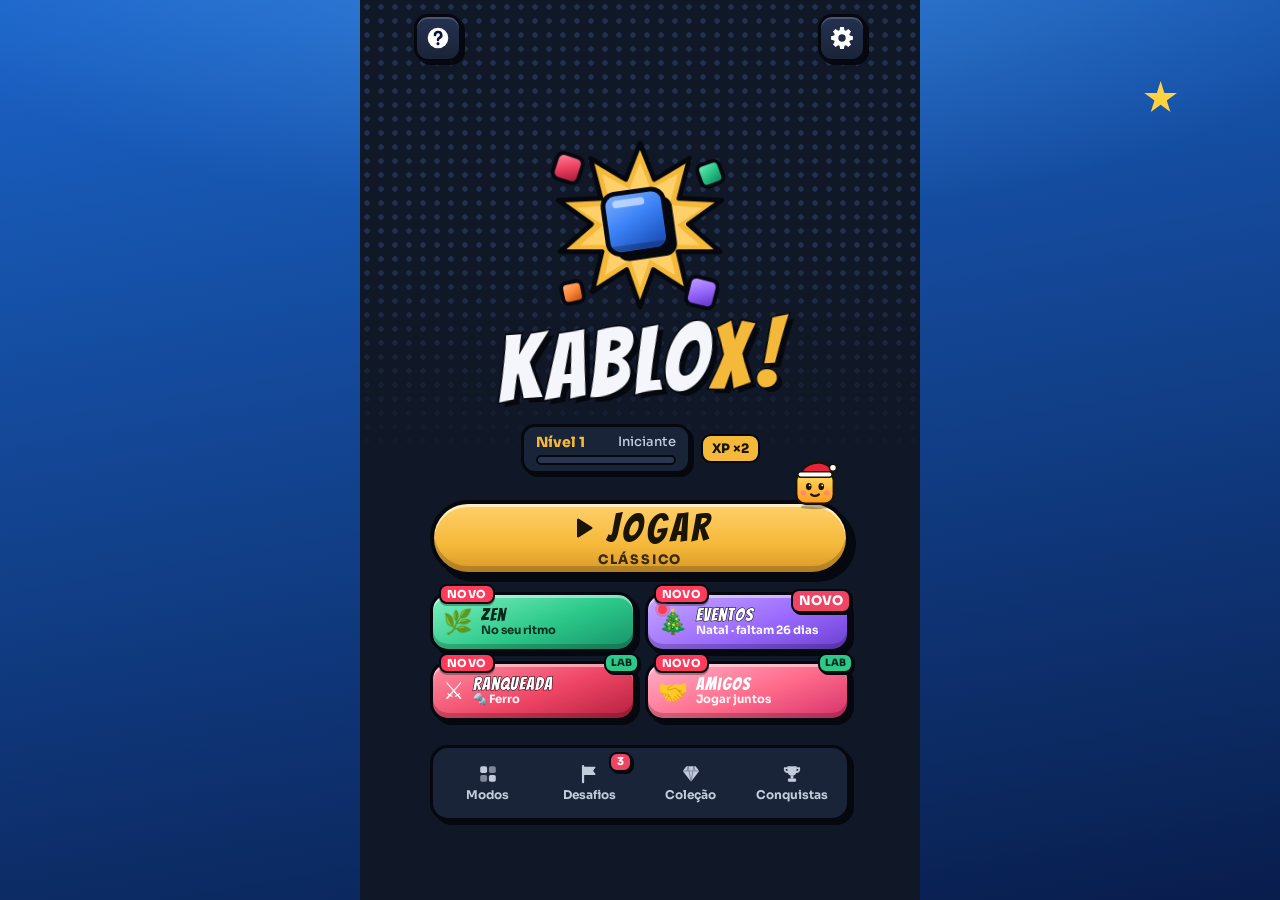
==== teste-ade876/index.html @ 3e9104d5 "Pasta de teste" ====
<!doctype html>
<html lang="en">
<head>
  <meta charset="utf-8">
  <meta name="viewport" content="width=device-width, initial-scale=1, maximum-scale=1, user-scalable=no, viewport-fit=cover">
  <title>Kablox TESTE</title>
  <meta name="description" content="A relaxing block puzzle with no timer that works offline. / Quebra-cabeça de blocos relaxante, sem cronômetro, que funciona offline.">
  <meta name="theme-color" content="#101726">
  <meta name="mobile-web-app-capable" content="yes">
  <meta name="apple-mobile-web-app-capable" content="yes">
  <meta name="apple-mobile-web-app-status-bar-style" content="black-translucent">
  <meta name="apple-mobile-web-app-title" content="Kablox">
  <meta name="format-detection" content="telephone=no">
  <!-- segurança: só arquivos do próprio site; nenhum script ou conexão externa -->
  <meta name="referrer" content="no-referrer">
  <meta http-equiv="Content-Security-Policy" content="default-src 'self'; font-src 'self'; script-src 'self'; style-src 'self'; img-src 'self' data: blob:; connect-src 'self'; manifest-src 'self'; worker-src 'self'; media-src 'none'; object-src 'none'; base-uri 'none'; form-action 'none'">
  <link rel="manifest" href="manifest.webmanifest">
  <link rel="icon" type="image/png" href="icons/icon-192.png">
  <link rel="apple-touch-icon" href="icons/apple-touch-icon.png">
  <link rel="preload" href="fonts/bangers.woff2" as="font" type="font/woff2" crossorigin>
  <link rel="preload" href="fonts/sora.woff2" as="font" type="font/woff2" crossorigin>
  <link rel="stylesheet" href="css/style.css">
</head>
<body class="anim-full">
  <div class="bg-layer" id="bg-a"></div>
  <div class="bg-layer" id="bg-b"></div>
  <div id="event-layer" aria-hidden="true" hidden><i class="moon"></i><i class="bat b1">🦇</i><i class="bat b2">🦇</i><i class="bat b3">🦇</i></div>

  <svg width="0" height="0" class="svg-defs" aria-hidden="true">
    <symbol id="i-grid" viewBox="0 0 24 24"><rect x="3.5" y="3.5" width="7.5" height="7.5" rx="2" fill="currentColor"/><rect x="13" y="3.5" width="7.5" height="7.5" rx="2" fill="currentColor" opacity=".6"/><rect x="3.5" y="13" width="7.5" height="7.5" rx="2" fill="currentColor" opacity=".6"/><rect x="13" y="13" width="7.5" height="7.5" rx="2" fill="currentColor"/></symbol>
    <symbol id="i-flag" viewBox="0 0 24 24"><path d="M5.5 21V3.5" stroke="currentColor" stroke-width="2.4" stroke-linecap="round"/><path d="M6.5 4h11.8a.8.8 0 0 1 .6 1.3L16.4 8.5l2.5 3.2a.8.8 0 0 1-.6 1.3H6.5z" fill="currentColor"/></symbol>
    <symbol id="i-leaf" viewBox="0 0 24 24"><path d="M5 19C5 10 11 5 20 4c-1 9-6 15-15 15zM5 19l7-7" stroke="currentColor" stroke-width="2.2" fill="none" stroke-linecap="round"/></symbol>
    <symbol id="i-gem" viewBox="0 0 24 24"><path d="M7 3.5h10l4 5.2L12 20.5 3 8.7z" fill="currentColor"/><path d="M3 8.7h18M9 3.5l3 17M15 3.5l-3 17M9 3.5 7.6 8.7M15 3.5l1.4 5.2" stroke="#0b1240" stroke-opacity=".35" stroke-width="1.2" fill="none" stroke-linejoin="round"/></symbol>
    <symbol id="i-trophy" viewBox="0 0 24 24"><path d="M7 3.5h10v5.5a5 5 0 0 1-10 0z" fill="currentColor"/><path d="M7 5.5H4.2a3.3 3.3 0 0 0 3.3 4.4M17 5.5h2.8a3.3 3.3 0 0 1-3.3 4.4" stroke="currentColor" stroke-width="2" fill="none" stroke-linecap="round"/><path d="M10.5 13.5h3v3.5h-3z" fill="currentColor"/><rect x="7.5" y="17" width="9" height="3.5" rx="1.2" fill="currentColor"/></symbol>
    <symbol id="i-help" viewBox="0 0 24 24"><circle cx="12" cy="12" r="9.5" fill="currentColor"/><path d="M9.2 9.3a2.9 2.9 0 1 1 4 2.7c-.9.4-1.2 1-1.2 1.9" stroke="#0b1240" stroke-width="2.4" fill="none" stroke-linecap="round"/><circle cx="12" cy="17.2" r="1.4" fill="#0b1240"/></symbol>
    <symbol id="i-gear" viewBox="0 0 24 24"><path fill-rule="evenodd" d="M19.26 9.75 L22.05 10.27 L22.05 13.73 L19.26 14.25 L18.72 15.55 L20.33 17.89 L17.89 20.33 L15.55 18.72 L14.25 19.26 L13.73 22.05 L10.27 22.05 L9.75 19.26 L8.45 18.72 L6.11 20.33 L3.67 17.89 L5.28 15.55 L4.74 14.25 L1.95 13.73 L1.95 10.27 L4.74 9.75 L5.28 8.45 L3.67 6.11 L6.11 3.67 L8.45 5.28 L9.75 4.74 L10.27 1.95 L13.73 1.95 L14.25 4.74 L15.55 5.28 L17.89 3.67 L20.33 6.11 L18.72 8.45 Z M12 8.6a3.4 3.4 0 1 0 0 6.8a3.4 3.4 0 1 0 0-6.8Z" fill="currentColor"/></symbol>
    <symbol id="i-crown" viewBox="0 0 24 24"><path d="M3 8l4.5 3.5L12 5l4.5 6.5L21 8l-2 10H5L3 8z" fill="currentColor"/></symbol>
    <symbol id="i-cal" viewBox="0 0 24 24"><rect x="4" y="5" width="16" height="15" rx="2" stroke="currentColor" stroke-width="2" fill="none"/><path d="M4 10h16M9 3v4M15 3v4" stroke="currentColor" stroke-width="2" stroke-linecap="round"/></symbol>
    <symbol id="i-undo" viewBox="0 0 24 24"><path d="M9.5 5.5L4.5 10l5 4.5" stroke="currentColor" stroke-width="2.6" fill="none" stroke-linecap="round" stroke-linejoin="round"/><path d="M5 10h9.5a5 5 0 0 1 0 10H10" stroke="currentColor" stroke-width="2.6" fill="none" stroke-linecap="round"/></symbol>
    <symbol id="i-back" viewBox="0 0 24 24"><path d="M14.5 5l-7 7 7 7" stroke="currentColor" stroke-width="3" fill="none" stroke-linecap="round" stroke-linejoin="round"/></symbol>
    <symbol id="i-menu" viewBox="0 0 24 24"><rect x="6" y="5" width="4.2" height="14" rx="1.6" fill="currentColor"/><rect x="13.8" y="5" width="4.2" height="14" rx="1.6" fill="currentColor"/></symbol>
    <symbol id="i-lock" viewBox="0 0 24 24"><rect x="5" y="11" width="14" height="10" rx="2" fill="currentColor"/><path d="M8 11V8a4 4 0 0 1 8 0v3" stroke="currentColor" stroke-width="2.2" fill="none"/></symbol>
    <symbol id="i-star" viewBox="0 0 24 24"><path d="M12 3l2.7 5.6 6.1.9-4.4 4.3 1 6.1L12 17l-5.4 2.9 1-6.1L3.2 9.5l6.1-.9z" fill="currentColor"/></symbol>
    <symbol id="i-play" viewBox="0 0 24 24"><path d="M8 5.5v13a1 1 0 0 0 1.5.86l10.4-6.5a1 1 0 0 0 0-1.72L9.5 4.64A1 1 0 0 0 8 5.5z" fill="currentColor"/></symbol>
    <symbol id="logo-emblem" viewBox="0 0 200 200">
  <!-- KABLOX: bloco rachando e explodindo em pedaços (arte original) -->
  <defs>
    <radialGradient id="kBurst" cx="50%" cy="50%" r="50%">
      <stop offset="0" stop-color="#fff6b0"/><stop offset=".45" stop-color="#ffb21e"/><stop offset="1" stop-color="#ff4d2e" stop-opacity="0"/>
    </radialGradient>
    <linearGradient id="kCube" x1="0" y1="0" x2="1" y2="1">
      <stop offset="0" stop-color="#5ff0ff"/><stop offset=".55" stop-color="#2f8bff"/><stop offset="1" stop-color="#3a3bd6"/>
    </linearGradient>
    <linearGradient id="kSide" x1="0" y1="0" x2="0" y2="1">
      <stop offset="0" stop-color="#2238a8"/><stop offset="1" stop-color="#141c66"/>
    </linearGradient>
    <linearGradient id="kM" x1="0" y1="0" x2="1" y2="1"><stop offset="0" stop-color="#ff7ad9"/><stop offset="1" stop-color="#e0217a"/></linearGradient>
    <linearGradient id="kY" x1="0" y1="0" x2="1" y2="1"><stop offset="0" stop-color="#ffe866"/><stop offset="1" stop-color="#ff9f1a"/></linearGradient>
    <linearGradient id="kG" x1="0" y1="0" x2="1" y2="1"><stop offset="0" stop-color="#7dffb0"/><stop offset="1" stop-color="#14c46a"/></linearGradient>
    <linearGradient id="kO" x1="0" y1="0" x2="1" y2="1"><stop offset="0" stop-color="#ffb35c"/><stop offset="1" stop-color="#ff5a1f"/></linearGradient>
  </defs>
  <!-- estouro de luz -->
  <polygon fill="url(#kBurst)" points="100,6 116,62 170,30 138,80 196,100 138,118 170,170 116,138 100,194 84,138 30,170 62,118 4,100 62,80 30,30 84,62"/>
  <!-- rastros -->
  <g stroke-linecap="round" stroke-width="4" opacity=".75">
    <line x1="72" y1="72" x2="44" y2="46" stroke="#ff7ad9"/>
    <line x1="130" y1="70" x2="158" y2="44" stroke="#ffe866"/>
    <line x1="132" y1="132" x2="160" y2="160" stroke="#7dffb0"/>
    <line x1="70" y1="128" x2="42" y2="156" stroke="#ffb35c"/>
  </g>
  <!-- bloco central (com lateral para dar volume) e rachadura -->
  <g transform="rotate(-8 100 100)">
    <rect x="62" y="68" width="76" height="76" rx="12" fill="url(#kSide)"/>
    <rect x="62" y="58" width="76" height="76" rx="12" fill="url(#kCube)" stroke="#0b1240" stroke-width="4"/>
    <rect x="72" y="65" width="40" height="9" rx="4.5" fill="#fff" opacity=".55"/>
    <polyline points="98,58 92,80 106,92 94,108 104,122 99,134" fill="none" stroke="#0b1240" stroke-width="5" stroke-linejoin="round" stroke-linecap="round"/>
    <polyline points="106,92 122,98" fill="none" stroke="#0b1240" stroke-width="4" stroke-linecap="round"/>
  </g>
  <!-- pedaços voando -->
  <g stroke="#0b1240" stroke-width="3.5" stroke-linejoin="round">
    <rect x="22" y="22" width="30" height="30" rx="6" fill="url(#kM)" transform="rotate(-22 37 37)"/>
    <rect x="150" y="22" width="26" height="26" rx="5" fill="url(#kY)" transform="rotate(18 163 35)"/>
    <rect x="150" y="150" width="30" height="30" rx="6" fill="url(#kG)" transform="rotate(14 165 165)"/>
    <rect x="22" y="152" width="24" height="24" rx="5" fill="url(#kO)" transform="rotate(-16 34 164)"/>
  </g>
  <g fill="#fff">
    <path d="M176 92 l3 8 8 3 -8 3 -3 8 -3 -8 -8 -3 8 -3z"/>
    <circle cx="26" cy="104" r="3.5"/>
  </g>
</symbol>
    <symbol id="logo-d" viewBox="0 0 200 200">
  <!-- v1.27 "Premium Quadrinhos": estrela de explosão dourada + bloco azul 3D + pedaços coloridos (arte original) -->
  <defs>
    <linearGradient id="dB" x1="0" y1="0" x2=".5" y2="1"><stop offset="0" stop-color="#7FB2FF"/><stop offset=".55" stop-color="#3B82F6"/><stop offset="1" stop-color="#1E55C2"/></linearGradient>
    <linearGradient id="dR" x1="0" y1="0" x2=".5" y2="1"><stop offset="0" stop-color="#FF8FA3"/><stop offset=".55" stop-color="#EF4565"/><stop offset="1" stop-color="#B5213F"/></linearGradient>
    <linearGradient id="dG" x1="0" y1="0" x2=".5" y2="1"><stop offset="0" stop-color="#7FF0C0"/><stop offset=".55" stop-color="#2CC98A"/><stop offset="1" stop-color="#17936A"/></linearGradient>
    <linearGradient id="dP" x1="0" y1="0" x2=".5" y2="1"><stop offset="0" stop-color="#C7A8FF"/><stop offset=".55" stop-color="#9B6BFF"/><stop offset="1" stop-color="#6B3FD1"/></linearGradient>
    <linearGradient id="dO" x1="0" y1="0" x2=".5" y2="1"><stop offset="0" stop-color="#FFB98A"/><stop offset=".55" stop-color="#FF8A3D"/><stop offset="1" stop-color="#C95A14"/></linearGradient>
  </defs>
  <polygon points="100,14 115,52 152,30 141,72 186,74 151,99 184,128 140,128 150,170 114,147 100,186 86,147 50,170 60,128 16,128 49,99 14,74 59,72 48,30 85,52" fill="#F5B93A" stroke="#05080F" stroke-width="5" stroke-linejoin="round"/>
  <polygon points="100,34 111,62 140,46 131,79 166,82 139,100 163,121 130,121 137,153 110,136 100,166 90,136 63,153 70,121 37,121 61,100 34,82 69,79 60,46 89,62" fill="#FFD06A"/>
  <g transform="rotate(-8 100 100)">
    <rect x="72" y="72" width="64" height="64" rx="13" fill="#05080F"/>
    <rect x="64" y="64" width="64" height="64" rx="13" fill="url(#dB)" stroke="#05080F" stroke-width="5"/>
    <rect x="74" y="71" width="34" height="8" rx="4" fill="#fff" opacity=".55"/>
    <path d="M70 122h52" stroke="#000" stroke-opacity=".25" stroke-width="6" stroke-linecap="round"/>
  </g>
  <g stroke="#05080F" stroke-width="4" stroke-linejoin="round">
    <rect x="10" y="26" width="28" height="28" rx="7" fill="url(#dR)" transform="rotate(18 24 40)"/>
    <rect x="162" y="34" width="24" height="24" rx="6" fill="url(#dG)" transform="rotate(-20 174 46)"/>
    <rect x="150" y="156" width="30" height="30" rx="7" fill="url(#dP)" transform="rotate(14 165 171)"/>
    <rect x="18" y="160" width="22" height="22" rx="6" fill="url(#dO)" transform="rotate(-12 29 171)"/>
  </g>
</symbol>
    <symbol id="i-hammer" viewBox="0 0 24 24"><path d="M13.2 4.2l5.6 5.6-2.6 2.6-1.6-1.6-7.9 7.9a1.9 1.9 0 0 1-2.7-2.7l7.9-7.9-1.3-1.3z" fill="currentColor"/><path d="M12.6 3.6l1.8-1.8 5.8 5.8-1.8 1.8" stroke="currentColor" stroke-width="2.2" fill="none" stroke-linejoin="round"/></symbol>
    <symbol id="i-rotate" viewBox="0 0 24 24"><path d="M19.5 12a7.5 7.5 0 1 1-2.6-5.7" stroke="currentColor" stroke-width="2.8" fill="none" stroke-linecap="round"/><path d="M20.5 3.5v5h-5" stroke="currentColor" stroke-width="2.8" fill="none" stroke-linecap="round" stroke-linejoin="round"/></symbol>
    <symbol id="i-bulb" viewBox="0 0 24 24"><path d="M12 2.5a6.8 6.8 0 0 0-4 12.3c.7.5 1 1.2 1 2v.7h6v-.7c0-.8.3-1.5 1-2A6.8 6.8 0 0 0 12 2.5z" fill="currentColor"/><path d="M9.3 19.6h5.4M10.2 22h3.6" stroke="currentColor" stroke-width="2.2" stroke-linecap="round"/></symbol>
    <symbol id="i-shuffle" viewBox="0 0 24 24"><path d="M3.5 7h3.8c4.5 0 5.4 10 9.9 10h3.3M3.5 17h3.8c1.6 0 2.7-1.3 3.6-3M13.8 10c.9-1.7 2-3 3.4-3h3.3" stroke="currentColor" stroke-width="2.6" fill="none" stroke-linecap="round"/><path d="M18 4l2.8 3-2.8 3M18 14l2.8 3-2.8 3" stroke="currentColor" stroke-width="2.6" fill="none" stroke-linecap="round" stroke-linejoin="round"/></symbol>
    <symbol id="i-check" viewBox="0 0 24 24"><path d="M5 12.5l4.5 4.5L19 7.5" stroke="currentColor" stroke-width="2.8" fill="none" stroke-linecap="round" stroke-linejoin="round"/></symbol>
  </svg>

  <div id="app">
    <!-- TELA INICIAL (v1.14: simples, botões em forma de bloco) -->
    <section id="screen-home" class="screen active scrollable" aria-labelledby="title">
      <div class="home-top">
        <button class="round-btn" data-go="help" aria-label="Ajuda e tutorial" data-i18n-aria><svg width="26" height="26" aria-hidden="true"><use href="#i-help"/></svg></button>
        <button class="round-btn" id="btn-home-settings" aria-label="Configurações" data-i18n-aria><svg width="26" height="26" aria-hidden="true"><use href="#i-gear"/></svg></button>
      </div>
      <div class="home-inner">
        <svg class="emblem" viewBox="0 0 200 200" aria-hidden="true"><use href="#logo-d"/></svg>
        <h1 id="title" class="wordmark" aria-label="Kablox"><span aria-hidden="true">KABLO<b class="x">X</b><b class="bang">!</b></span></h1>
        <p class="tagline" data-i18n>Encaixe. Exploda. Repita.</p>
        <button class="home-best" data-go="records"><svg width="20" height="20" aria-hidden="true"><use href="#i-crown"/></svg> <span data-i18n>Recorde</span> <strong id="home-best">0</strong><span id="home-medal" class="home-medal" hidden></span><svg class="chev" width="14" height="14" aria-hidden="true"><use href="#i-back"/></svg><span class="sr-only" data-i18n>Recordes</span></button>
        <div class="home-meta" id="home-meta">
          <div class="lv-box"><span class="lv-n" id="home-lv">Nível 1</span><span class="lv-t" id="home-title">Iniciante</span><span class="lv-bar"><i id="home-xp"></i></span></div>
          <span class="streak" id="home-streak" hidden>🔥 <b id="home-streak-n">0</b></span>
          <span class="x2" id="home-x2" hidden data-i18n>XP ×2</span>
        </div>
        <button id="btn-play" class="bk bk-yellow bk-big play-btn"><svg width="30" height="30" aria-hidden="true"><use href="#i-play"/></svg><span data-i18n>Jogar</span><small id="play-mode"></small></button>
        <div class="mode-cards"><!-- v1.26 (dono): três modos — Clássico (botão grande), Zen e Eventos -->
          <button class="mode-card-btn zen" id="btn-zen"><span class="mc-ico" aria-hidden="true">🌿</span><span class="mc-txt"><strong data-i18n>Zen</strong><small id="zen-sub" data-i18n>No seu ritmo</small></span></button>
          <button class="mode-card-btn events" id="btn-events" data-go="events"><span class="mc-ico" id="events-ico" aria-hidden="true">🎉</span><span class="mc-txt"><strong data-i18n>Eventos</strong><small id="events-sub"></small></span><em class="tile-badge" id="badge-events" hidden data-i18n>NOVO</em></button>
          <button class="mode-card-btn ranked" id="btn-ranked" hidden><span class="mc-ico" aria-hidden="true">⚔️</span><span class="mc-txt"><strong data-i18n>Ranqueada</strong><small id="ranked-sub" data-i18n>Duelo</small></span><em class="tile-badge lab-badge" data-i18n>LAB</em></button>
          <button class="mode-card-btn friends" id="btn-friends" hidden><span class="mc-ico" aria-hidden="true">🤝</span><span class="mc-txt"><strong data-i18n>Amigos</strong><small data-i18n>Jogar juntos</small></span><em class="tile-badge lab-badge" data-i18n>LAB</em></button>
        </div>
        <nav class="home-grid" aria-label="Menu principal" data-i18n-aria>
          <button class="bk bk-blue tile" data-go="modes"><svg aria-hidden="true"><use href="#i-grid"/></svg><span data-i18n>Modos</span></button>
          <button class="bk bk-green tile" data-go="challenges"><svg aria-hidden="true"><use href="#i-flag"/></svg><span data-i18n>Desafios</span><em class="tile-badge" id="badge-missions" aria-hidden="true" hidden></em></button>
          <button class="bk bk-purple tile" data-go="collection"><svg aria-hidden="true"><use href="#i-gem"/></svg><span data-i18n>Coleção</span></button>
          <button class="bk bk-red tile" data-go="stats"><svg aria-hidden="true"><use href="#i-trophy"/></svg><span data-i18n>Conquistas</span></button>
        </nav>
      </div>
    </section>

    <!-- TELAS DE MENU (conteúdo montado por js/menus.js) -->
    <section id="screen-modes" class="screen menu" aria-labelledby="t-modes">
      <header class="menu-head"><button class="icon-btn" data-back aria-label="Voltar" data-i18n-aria><svg width="24" height="24"><use href="#i-back"/></svg></button><h2 id="t-modes" data-i18n>Modos de jogo</h2></header>
      <div class="menu-body scrollable" id="body-modes"></div>
    </section>
    <section id="screen-events" class="screen menu" aria-labelledby="t-ev">
      <header class="menu-head"><button class="icon-btn" data-back aria-label="Voltar" data-i18n-aria><svg width="24" height="24"><use href="#i-back"/></svg></button><h2 id="t-ev" data-i18n>Eventos</h2></header>
      <div class="menu-body scrollable" id="body-events"></div>
    </section>
    <section id="screen-challenges" class="screen menu" aria-labelledby="t-ch">
      <header class="menu-head"><button class="icon-btn" data-back aria-label="Voltar" data-i18n-aria><svg width="24" height="24"><use href="#i-back"/></svg></button><h2 id="t-ch" data-i18n>Desafios</h2></header>
      <div class="menu-body scrollable" id="body-challenges"></div>
    </section>
    <section id="screen-collection" class="screen menu" aria-labelledby="t-col">
      <header class="menu-head"><button class="icon-btn" data-back aria-label="Voltar" data-i18n-aria><svg width="24" height="24"><use href="#i-back"/></svg></button><h2 id="t-col" data-i18n>Coleção</h2></header>
      <div class="menu-body scrollable" id="body-collection"></div>
    </section>
    <section id="screen-stats" class="screen menu" aria-labelledby="t-st">
      <header class="menu-head"><button class="icon-btn" data-back aria-label="Voltar" data-i18n-aria><svg width="24" height="24"><use href="#i-back"/></svg></button><h2 id="t-st" data-i18n>Estatísticas e conquistas</h2></header>
      <div class="menu-body scrollable" id="body-stats"></div>
    </section>
    <section id="screen-records" class="screen menu" aria-labelledby="t-rec">
      <header class="menu-head"><button class="icon-btn" data-back aria-label="Voltar" data-i18n-aria><svg width="24" height="24"><use href="#i-back"/></svg></button><h2 id="t-rec" data-i18n>Recordes</h2></header>
      <div class="menu-body scrollable" id="body-records"></div>
    </section>
    <section id="screen-help" class="screen menu" aria-labelledby="t-help">
      <header class="menu-head"><button class="icon-btn" data-back aria-label="Voltar" data-i18n-aria><svg width="24" height="24"><use href="#i-back"/></svg></button><h2 id="t-help" data-i18n>Ajuda e tutorial</h2></header>
      <div class="menu-body scrollable" id="body-help"></div>
    </section>

    <!-- v1.27 (laboratório): Ranqueada — duelo no mesmo tabuleiro (montada por js/duel.js) -->
    <section id="screen-duel" class="screen menu duel" aria-labelledby="t-duel">
      <header class="menu-head"><button class="icon-btn" id="duel-back" aria-label="Voltar" data-i18n-aria><svg width="24" height="24" aria-hidden="true"><use href="#i-back"/></svg></button><h2 id="t-duel" data-i18n>Ranqueada</h2></header>
      <div class="menu-body scrollable duel-root" id="duel-root"></div>
      <canvas id="duel-drag" class="duel-drag" hidden aria-hidden="true"></canvas>
    </section>

    <!-- PARTIDA -->
    <section id="screen-game" class="screen" aria-label="Partida" data-i18n-aria>
      <header class="hud">
        <button class="icon-btn" id="btn-pause" aria-label="Pausa" data-i18n-aria><svg width="24" height="24" aria-hidden="true"><use href="#i-menu"/></svg></button>
        <div class="best-mini" id="best-mini">
          <svg width="22" height="22" aria-hidden="true"><use id="best-icon" href="#i-crown"/></svg>
          <span class="sr-only" id="best-label">Recorde</span><span id="best">0</span>
        </div>
        <div></div>
        <button class="icon-btn undo-btn" id="btn-undo" aria-label="Desfazer última jogada" hidden><svg width="22" height="22" aria-hidden="true"><use href="#i-undo"/></svg><b id="undo-count">1</b></button>
        <button class="icon-btn" id="btn-settings" aria-label="Configurações" data-i18n-aria><svg width="24" height="24" aria-hidden="true"><use href="#i-gear"/></svg></button>
      </header>
      <div class="score-big"><span class="sr-only" data-i18n>Pontos</span><span id="score">0</span></div>
      <div class="zen-bar" id="zen-bar" hidden>
        <canvas id="zen-garden" aria-label="Seu jardim" data-i18n-aria></canvas>
        <canvas id="zen-art" aria-label="Quadro sendo pintado pelas linhas" data-i18n-aria></canvas>
      </div>
      <div class="goal-bar" id="goal-bar" hidden>
        <span id="goal-text"></span>
        <div class="progress" aria-hidden="true"><div id="goal-progress"></div></div>
        <span id="goal-extra"></span>
      </div>
      <div class="theme-bar">
        <span class="lvl-chip" id="lvl-chip" aria-hidden="true"><b id="lvl-n">1</b><i id="lvl-m">×1</i></span>
        <div class="progress" aria-hidden="true"><div id="lvl-progress"></div></div>
        <span id="lvl-pct" aria-hidden="true" hidden>0%</span>
        <span class="combo-chip" id="combo-chip" hidden aria-hidden="true"><b id="combo-x">×2</b><i></i><i></i><i></i></span>
      </div>
      <div class="sr-only" id="announcer" aria-live="polite" aria-atomic="true"></div>
      <main class="board-wrap" id="board-wrap">
        <div id="board-box">
          <div id="coach" hidden>
            <div class="coach-hand" aria-hidden="true"></div>
            <p id="coach-text"></p>
            <button class="coach-skip" id="coach-skip" data-i18n>Pular tutorial</button>
          </div>
          <canvas id="board" aria-label="Tabuleiro 8 por 8" data-i18n-aria></canvas>
          <div id="fx"></div>
        </div>
      </main>
      <div class="helpers" id="helpers" role="toolbar" aria-label="Ajudas" data-i18n-aria hidden>
        <button class="helper" data-h="hammer" aria-label="Martelo: quebra 1 bloco" data-i18n-aria><span class="h-ico" aria-hidden="true"><svg width="24" height="24"><use href="#i-hammer"/></svg></span><b>0</b></button>
        <button class="helper" data-h="rotate" aria-label="Girar: gira 1 peça" data-i18n-aria><span class="h-ico" aria-hidden="true"><svg width="24" height="24"><use href="#i-rotate"/></svg></span><b>0</b></button>
        <button class="helper" data-h="hint" aria-label="Dica: mostra uma boa jogada" data-i18n-aria><span class="h-ico" aria-hidden="true"><svg width="24" height="24"><use href="#i-bulb"/></svg></span><b>0</b></button>
        <button class="helper zen-only" data-z="swap" aria-label="Trocar peças (à vontade no Zen)" data-i18n-aria hidden><span class="h-ico" aria-hidden="true"><svg width="24" height="24"><use href="#i-shuffle"/></svg></span><b>∞</b></button>
      </div>
      <div class="tray" id="tray" aria-label="Peças disponíveis" data-i18n-aria>
        <div class="slot" data-i="0" tabindex="0" role="button"><canvas></canvas></div>
        <div class="slot" data-i="1" tabindex="0" role="button"><canvas></canvas></div>
        <div class="slot" data-i="2" tabindex="0" role="button"><canvas></canvas></div>
      </div>
    </section>
  </div>

  <div id="theme-flash" aria-hidden="true"></div>
  <canvas id="drag" hidden></canvas>
  <div id="toast" role="status" aria-live="polite"><svg id="toast-icon" width="34" height="34" aria-hidden="true"><use href="#i-trophy"/></svg><strong id="toast-title"></strong><span id="toast-text"></span></div>
  <div id="update-bar" hidden><span data-i18n>Nova versão disponível</span><button class="btn small primary" id="btn-update" data-i18n>Atualizar</button><button class="btn small" id="btn-update-later" data-i18n>Depois</button></div>
  <div id="news-bar" class="float-bar" hidden><span data-i18n>✨ Versão nova!</span><button class="btn small primary" id="btn-news-show" data-i18n>Ver novidades</button><button class="btn small" id="btn-news-later" data-i18n>Agora não</button></div>

  <!-- PAUSA -->
  <div class="overlay" id="ov-pause" hidden>
    <div class="card scrollable" role="dialog" aria-modal="true" aria-labelledby="pause-title">
      <h2 id="pause-title" data-i18n>Pausa</h2>
      <p class="muted" id="pause-mode"></p>
      <div class="stack">
        <button class="btn primary" data-action="resume" data-i18n>Continuar</button>
        <button class="btn" id="btn-restart" data-i18n>Recomeçar</button>
        <button class="btn" data-action="settings" data-i18n>Configurações</button>
        <button class="btn" id="btn-bug-pause" data-i18n>🐞 Achei um bug</button>
        <button class="btn ghost-dark" data-action="home">Sair (a partida fica salva)</button>
      </div>
    </div>
  </div>

  <!-- CONFIGURAÇÕES -->
  <div class="overlay" id="ov-settings" hidden>
    <div class="card scrollable" role="dialog" aria-modal="true" aria-labelledby="settings-title">
      <h2 id="settings-title" data-i18n>Configurações</h2>
      <h3 class="set-sec" data-i18n>🔊 Som</h3>
      <label class="row"><span data-i18n>Efeitos sonoros</span><input type="checkbox" class="switch" id="set-sound" autocomplete="off"></label>
      <label class="vol" for="set-sfx-vol"><span data-i18n>Volume dos efeitos</span><input type="range" id="set-sfx-vol" min="0" max="100" step="5" autocomplete="off"><output id="out-sfx-vol"></output></label>
      <label class="row" id="row-tts" hidden><span><span data-i18n>Voz do apresentador</span><small data-i18n>O celular fala "Incrível!", "Épico!"</small></span><input type="checkbox" class="switch" id="set-tts" autocomplete="off"></label>
      <label class="row"><span data-i18n>Música</span><input type="checkbox" class="switch" id="set-music" autocomplete="off"></label>
      <label class="vol" for="set-music-vol"><span data-i18n>Volume da música</span><input type="range" id="set-music-vol" min="0" max="100" step="5" autocomplete="off"><output id="out-music-vol"></output></label>
      <h3 class="set-sec" id="sec-vibrate" data-i18n>📳 Vibração</h3>
      <label class="row" id="row-vibrate"><span data-i18n>Vibrar</span><input type="checkbox" class="switch" id="set-vibrate" autocomplete="off"></label>
      <div class="row col" id="row-vibstrength">
        <span id="vibstrength-label" class="sr-only" data-i18n>Força da vibração</span>
        <div class="seg" role="radiogroup" aria-labelledby="vibstrength-label">
          <label><input type="radio" name="vibStrength" value="light" id="set-vib-light" autocomplete="off"><span data-i18n>Leve</span></label>
          <label><input type="radio" name="vibStrength" value="normal" id="set-vib-normal" autocomplete="off"><span data-i18n>Normal</span></label>
          <label><input type="radio" name="vibStrength" value="strong" id="set-vib-strong" autocomplete="off"><span data-i18n>Forte</span></label>
        </div>
        <button class="btn" id="btn-vib-test" data-i18n>📳 Testar vibração</button>
      </div>
      <h3 class="set-sec" data-i18n>✨ Visual</h3>
      <div class="row col">
        <span id="preset-label"><span data-i18n>Efeitos</span><small data-i18n>Leves ou Mínimos deixam o jogo mais leve em celulares simples</small></span>
        <div class="seg" role="radiogroup" aria-labelledby="preset-label">
          <label><input type="radio" name="preset" value="full" id="set-preset-full" autocomplete="off"><span data-i18n>Completos</span></label>
          <label><input type="radio" name="preset" value="light" id="set-preset-light" autocomplete="off"><span data-i18n>Leves</span></label>
          <label><input type="radio" name="preset" value="min" id="set-preset-min" autocomplete="off"><span data-i18n>Mínimos</span></label>
        </div>
      </div>
      <details class="more-opts" id="more-visual">
        <summary data-i18n>Mais opções de visual</summary>
        <div class="row col">
          <span id="anim-label" data-i18n>Animações</span>
          <div class="seg" role="radiogroup" aria-labelledby="anim-label">
            <label><input type="radio" name="anim" value="full" id="set-anim-full" autocomplete="off"><span data-i18n>Completas</span></label>
            <label><input type="radio" name="anim" value="reduced" id="set-anim-reduced" autocomplete="off"><span data-i18n>Reduzidas</span></label>
            <label><input type="radio" name="anim" value="off" id="set-anim-off" autocomplete="off"><span data-i18n>Desligadas</span></label>
          </div>
        </div>
        <div class="row col">
          <span id="fx-label"><span data-i18n>Efeitos especiais</span><small data-i18n>Blocos e visual mudam só em conquistas: tabuleiro limpo, recorde, marcos, jogada épica, combo ×10</small></span>
          <div class="seg" role="radiogroup" aria-labelledby="fx-label">
            <label><input type="radio" name="fx" value="full" id="set-fx-full" autocomplete="off"><span data-i18n>Completos</span></label>
            <label><input type="radio" name="fx" value="reduced" id="set-fx-reduced" autocomplete="off"><span data-i18n>Reduzidos</span></label>
            <label><input type="radio" name="fx" value="off" id="set-fx-off" autocomplete="off"><span data-i18n>Desligados</span></label>
          </div>
        </div>
        <label class="row"><span><span data-i18n>Partículas</span><small data-i18n>Fragmentos, faíscas e confete</small></span><input type="checkbox" class="switch" id="set-particles" autocomplete="off"></label>
        <div class="row col">
          <span id="quality-label" data-i18n>Qualidade gráfica</span>
          <div class="seg" role="radiogroup" aria-labelledby="quality-label">
            <label><input type="radio" name="quality" value="high" id="set-quality-high" autocomplete="off"><span data-i18n>Alta</span></label>
            <label><input type="radio" name="quality" value="medium" id="set-quality-medium" autocomplete="off"><span data-i18n>Média</span></label>
            <label><input type="radio" name="quality" value="low" id="set-quality-low" autocomplete="off"><span data-i18n>Baixa</span></label>
          </div>
        </div>
      </details>
      <h3 class="set-sec" data-i18n>🎮 Jogo</h3>
      <div class="row col">
        <span id="drag-label"><span data-i18n>Sensibilidade do arraste</span><small data-i18n>Quanto a peça anda em relação ao dedo</small></span>
        <div class="seg" role="radiogroup" aria-labelledby="drag-label">
          <label><input type="radio" name="dragSpeed" value="1" id="set-drag-1" autocomplete="off"><span data-i18n>Normal</span></label>
          <label><input type="radio" name="dragSpeed" value="1.3" id="set-drag-13" autocomplete="off"><span data-i18n>Rápida</span></label>
          <label><input type="radio" name="dragSpeed" value="1.6" id="set-drag-16" autocomplete="off"><span data-i18n>Muito rápida</span></label>
        </div>
      </div>
      <label class="row" id="row-kbq" hidden><span><span data-i18n>Kabloquinho</span><small data-i18n>O bloquinho que reage às jogadas</small></span><input type="checkbox" class="switch" id="set-kbq" autocomplete="off"></label>
      <label class="row"><span><span data-i18n>Símbolos nos blocos</span><small data-i18n>Formas além da cor</small></span><input type="checkbox" class="switch" id="set-symbols" autocomplete="off"></label>
      <h3 class="set-sec" data-i18n>💾 Progresso</h3>
      <div class="row col backup-row">
        <span><span class="sr-only" data-i18n>Seu progresso</span><small data-i18n>Vai trocar de celular? Copie o código, mande para você mesmo (WhatsApp, e-mail) e cole no aparelho novo.</small></span>
        <div class="backup-btns">
          <button class="btn" id="btn-backup-copy" data-i18n>📋 Copiar meu progresso</button>
          <button class="btn" id="btn-backup-restore" data-i18n>📥 Restaurar progresso</button>
        </div>
      </div>
      <button class="btn feedback-link" id="btn-bug" data-i18n>🐞 Achei um bug</button>
      <h3 class="set-sec" data-i18n>🌐 Idioma</h3>
      <div class="row col">
        <span id="lang-label" class="sr-only" data-i18n>Idioma</span>
        <div class="seg" role="radiogroup" aria-labelledby="lang-label">
          <label><input type="radio" name="lang" value="en" id="set-lang-en" autocomplete="off"><span lang="en">English</span></label>
          <label><input type="radio" name="lang" value="pt" id="set-lang-pt" autocomplete="off"><span lang="pt-BR">Português</span></label>
        </div>
      </div>
      <button class="btn primary" data-action="close-settings" data-i18n>Fechar</button>
      <p class="version">Kablox <span id="version"></span> · <span data-i18n>seus dados ficam só neste aparelho</span></p>
    </div>
  </div>

  <!-- RESULTADO / DIÁLOGOS (conteúdo montado pelo jogo) -->
  <div class="overlay" id="ov-over" hidden>
    <div class="card center scrollable" role="dialog" aria-modal="true" aria-labelledby="over-title" id="over-card"></div>
  </div>
  <div class="overlay legend-ov" id="ov-legend" hidden>
    <div class="card center" role="dialog" aria-modal="true" aria-labelledby="legend-title" id="legend-card"></div>
  </div>
  <div class="overlay" id="ov-dialog" hidden>
    <div class="card scrollable" role="dialog" aria-modal="true" aria-labelledby="dialog-title" id="dialog-card"></div>
  </div>

  <script src="js/lab.js"></script>
  <script src="js/i18n.js"></script>
  <script src="js/flags.js"></script>
  <script src="js/pieces.js"></script>
  <script src="js/logic.js"></script>
  <script src="js/themes.js"></script>
  <script src="js/skins.js"></script>
  <script src="js/fx.js"></script>
  <script src="js/audio.js"></script>
  <script src="js/progress.js"></script>
  <script src="js/legend.js"></script>
  <script src="js/season.js"></script>
  <script src="js/weekly.js"></script>
  <script src="js/events.js"></script>
  <script src="js/natal.js"></script>
  <script src="js/hype.js"></script>
  <script src="js/mascot.js"></script>
  <script src="js/normal-art.js"></script>
  <script src="js/backup.js"></script>
  <script src="js/news.js"></script>
  <script src="js/ui.js"></script>
  <script src="js/surprise.js"></script>
  <script src="js/app.js"></script>
  <script src="js/menus.js"></script>
  <script src="js/net.js"></script>
  <script src="js/duel.js"></script>
</body>
</html>
---- teste-ade876/css/style.css ----
/* Kablox — estilos (mobile-first, vertical) */
:root {
  --bg1: #8fd3f7;
  --bg2: #4b9fe1;
  --accent: #f2c94c;
  --accent-ink: #1a1a14;
  --text: #f6f8f4;
  --muted: rgba(246, 248, 244, .82);
  --panel: rgba(0, 0, 0, .24);
  --panel-edge: rgba(255, 255, 255, .08);
  --card: #fbf9f4;
  --card-text: #1c2722;
  --card-muted: #55615b;
  --font: ui-rounded, "SF Pro Rounded", "Nunito", "Varela Round", system-ui, -apple-system, "Segoe UI", Roboto, sans-serif;
}

* { box-sizing: border-box; -webkit-tap-highlight-color: transparent; }

html, body {
  margin: 0; height: 100%; overflow: hidden;
  overscroll-behavior: none;
  background: #4b9fe1; color: var(--text);
  font-family: var(--font);
  -webkit-user-select: none; user-select: none;
  -webkit-touch-callout: none;
  -webkit-text-size-adjust: 100%;
  touch-action: manipulation;
}
body { position: fixed; inset: 0; }

button { font: inherit; color: inherit; }
[hidden] { display: none !important; }

.bg-layer {
  position: fixed; inset: -2px; opacity: 0;
  transition: opacity 1.1s ease;
  background-size: 100% 100%;
}
.bg-layer.on { opacity: 1; }
body.anim-reduced .bg-layer { transition-duration: .35s; }
body.anim-off .bg-layer { transition: none; }
body.anim-full .bg-layer.aurora { background-size: 220% 220%; animation: auroraShift 16s ease-in-out infinite alternate; }
@keyframes auroraShift { from { background-position: 0% 30%; } to { background-position: 100% 70%; } }

#app { position: relative; height: 100%; max-width: 560px; margin: 0 auto; }

.screen {
  position: absolute; inset: 0; display: none; flex-direction: column;
  padding: calc(env(safe-area-inset-top) + 10px) calc(env(safe-area-inset-right) + 12px)
           calc(env(safe-area-inset-bottom) + 12px) calc(env(safe-area-inset-left) + 12px);
}
.screen.active { display: flex; }

/* ---------- Tela inicial ---------- */
.home-inner {
  margin: auto; width: 100%; max-width: 380px;
  display: flex; flex-direction: column; align-items: center; text-align: center; gap: 6px;
}
#logo { width: 128px; height: 128px; margin-bottom: 6px; filter: drop-shadow(0 10px 18px rgba(0,0,0,.35)); }
body.anim-full #logo { animation: breathe 5s ease-in-out infinite; }
@keyframes breathe { 50% { transform: scale(1.04) rotate(-1.5deg); } }
h1 { font-size: clamp(36px, 11vw, 48px); margin: 0; letter-spacing: -.02em; font-weight: 900; }
.tagline { margin: 0; color: var(--muted); font-size: 18px; }
.home-best { margin: 14px 0 10px; font-size: 16px; color: var(--muted); }
.home-best strong { color: var(--text); font-size: 22px; margin-left: 6px; font-variant-numeric: tabular-nums; }
.home-buttons { display: flex; flex-direction: column; gap: 12px; width: 100%; }
.hint { margin-top: 18px; color: var(--muted); font-size: 14px; line-height: 1.45; max-width: 300px; }

/* ---------- Botões ---------- */
.btn {
  min-height: 52px; padding: 12px 22px; border-radius: 16px; border: 0;
  background: rgba(255,255,255,.14); color: var(--text);
  font-size: 18px; font-weight: 700; cursor: pointer;
  box-shadow: inset 0 0 0 1px rgba(255,255,255,.12);
  transition: transform .12s, filter .12s;
}
.btn:active { transform: scale(.97); }
.btn:focus-visible, .icon-btn:focus-visible { outline: 3px solid var(--accent); outline-offset: 2px; }
.btn.primary { background: var(--accent); color: var(--accent-ink); box-shadow: 0 6px 0 rgba(0,0,0,.25); }
.btn.primary:active { box-shadow: 0 2px 0 rgba(0,0,0,.25); transform: translateY(3px); }
.btn.big { min-height: 64px; font-size: 22px; }
.btn.small { min-height: 44px; font-size: 15px; padding: 8px 16px; }
.btn.ghost { background: transparent; box-shadow: none; color: var(--muted); }
.card .btn { background: #ece8de; color: var(--card-text); box-shadow: none; }
.card .btn.primary { background: var(--accent); color: var(--accent-ink); box-shadow: 0 5px 0 rgba(0,0,0,.18); }
.card .btn.ghost-dark { background: transparent; color: var(--card-muted); box-shadow: inset 0 0 0 1.5px #8f8a7c; }
.card .btn.confirm { background: #c43d3d; color: #fff; }

/* ---------- HUD ---------- */
#screen-game { gap: 8px; touch-action: none; }
.hud { display: grid; grid-template-columns: 48px auto 1fr 48px; align-items: center; gap: 10px; flex: none; }
.best-mini { display: flex; align-items: center; gap: 6px; color: var(--accent); font-weight: 900; font-size: 22px; font-variant-numeric: tabular-nums; }
.best-mini #best { color: var(--accent); }
.score-big {
  text-align: center; font-size: clamp(44px, 13vw, 66px); font-weight: 900; line-height: 1; flex: none;
  font-variant-numeric: tabular-nums; letter-spacing: -.01em; margin-top: -6px;
  text-shadow: 0 3px 0 var(--score-shadow, rgba(0,0,0,.28)), 0 0 24px var(--score-shadow, rgba(0,0,0,.25));
}
.score-big #score { display: inline-block; }
#score.bump { animation: bump .3s ease-out; }
.icon-btn {
  width: 48px; height: 48px; border-radius: 14px; border: 0; cursor: pointer;
  background: var(--panel); color: var(--text); display: grid; place-items: center;
  box-shadow: inset 0 0 0 1px var(--panel-edge);
}
.icon-btn:active { transform: scale(.94); }
.stat { display: flex; flex-direction: column; align-items: center; line-height: 1.05; }
.stat .label { font-size: 13px; letter-spacing: .1em; text-transform: uppercase; color: var(--muted); font-weight: 700; }
.stat .value { font-size: clamp(26px, 8vw, 36px); font-weight: 900; font-variant-numeric: tabular-nums; }
.stat .value.small { font-size: clamp(20px, 6vw, 26px); color: var(--muted); }
.stat .value.bump { animation: bump .3s ease-out; }
@keyframes bump { 40% { transform: scale(1.15); } }

.theme-bar { display: flex; align-items: center; gap: 10px; font-size: 14px; font-weight: 700; color: var(--muted); flex: none; padding: 0 4px; }
.theme-bar #theme-name { color: var(--text); }
.progress { flex: 1; min-width: 32px; height: 7px; border-radius: 4px; background: rgba(255,255,255,.14); overflow: hidden; }
#theme-progress { height: 100%; width: 0; background: var(--accent); border-radius: 4px; transition: width .5s ease; }
#theme-next { font-variant-numeric: tabular-nums; font-size: 13px; white-space: nowrap; }

/* combo: multiplicador + bolinhas (peças que ainda restam para manter a sequência) */
.combo-chip {
  display: inline-flex; align-items: center; gap: 4px; padding: 3px 9px 3px 8px; border-radius: 999px;
  background: rgba(0,0,0,.3); box-shadow: inset 0 0 0 1.5px var(--accent); color: var(--text); flex: none;
}
.combo-chip b { font-size: 14px; font-weight: 900; margin-right: 2px; font-variant-numeric: tabular-nums; }
.combo-chip i { width: 7px; height: 7px; border-radius: 50%; background: rgba(255,255,255,.22); }
.combo-chip i.on { background: var(--accent); }
.combo-chip.hot b { color: var(--accent); }
body.anim-full .combo-chip.hot { animation: bump .35s ease-out; }
@media (max-width: 360px) { #theme-next:has(+ .combo-chip:not([hidden])) { display: none; } }

.sr-only { position: absolute; width: 1px; height: 1px; overflow: hidden; clip: rect(0 0 0 0); white-space: nowrap; }

/* ---------- Tabuleiro ---------- */
.board-wrap { flex: 1; min-height: 0; position: relative; }
#board-box { position: absolute; left: 50%; top: 50%; transform: translate(-50%, -50%); }
#board { display: block; border-radius: 18px; box-shadow: 0 14px 34px rgba(0,0,0,.38), 0 0 0 2px rgba(255,255,255,.16); } /* v1.24: borda do tabuleiro sempre visível */
#fx { position: absolute; inset: 0; pointer-events: none; overflow: visible; }
#board-box.shake { animation: boardShake .32s ease-out; }
#board-box.shake-big { animation: boardShake .55s ease-out; }
@keyframes boardShake {
  0% { transform: translate(-50%, -50%); } 15% { transform: translate(calc(-50% - 5px), calc(-50% + 3px)); }
  35% { transform: translate(calc(-50% + 5px), calc(-50% - 3px)); } 55% { transform: translate(calc(-50% - 3px), calc(-50% + 2px)); }
  75% { transform: translate(calc(-50% + 2px), -50%); } 100% { transform: translate(-50%, -50%); }
}

/* dica da primeira partida */
#coach {
  position: absolute; left: 50%; top: 3%; transform: translateX(-50%); z-index: 5; pointer-events: none;
  display: flex; flex-direction: column; align-items: center; gap: 10px; width: 86%;
}
#coach p {
  margin: 0; background: rgba(8,12,18,.86); color: #fff; padding: 10px 16px; border-radius: 14px;
  font-size: 16px; font-weight: 700; text-align: center; line-height: 1.35; box-shadow: inset 0 0 0 1.5px var(--accent);
}
.coach-hand {
  width: 44px; height: 44px; border-radius: 50%; background: rgba(255,255,255,.9);
  box-shadow: 0 0 0 8px rgba(255,255,255,.25), 0 6px 14px rgba(0,0,0,.35);
}
body.anim-full .coach-hand { animation: coachDrag 2.2s ease-in-out infinite; }
@keyframes coachDrag {
  0% { transform: translateY(150px) scale(.8); opacity: 0; } 15% { opacity: 1; transform: translateY(150px) scale(1); }
  70% { transform: translateY(-40px) scale(1); opacity: 1; } 85%, 100% { transform: translateY(-40px) scale(.7); opacity: 0; }
}
body:not(.anim-full) .coach-hand { display: none; }
.coach-hand { display: none !important; }
.coach-skip {
  pointer-events: auto; border: 0; border-radius: 999px; padding: 8px 16px; min-height: 40px;
  background: rgba(8,12,18,.7); color: #fff; font: inherit; font-size: 14px; font-weight: 700; cursor: pointer;
}

.popup {
  position: absolute; transform: translate(-50%, -50%);
  font-weight: 900; font-size: clamp(22px, 7vw, 32px); color: #fff; white-space: nowrap;
  text-shadow: 0 2px 0 rgba(0,0,0,.4), 0 0 14px rgba(0,0,0,.45);
  pointer-events: none; animation: floatUp 1.15s ease-out forwards;
}
.popup.combo { color: var(--accent); font-size: clamp(18px, 5.5vw, 24px); }
.popup.big { font-size: clamp(28px, 9vw, 40px); }
.popup.clear { color: var(--accent); font-size: clamp(30px, 10vw, 44px); }
/* elogios e combo grande: letras grossas com contorno e degradê */
.popup.praise, .popup.combo-big {
  font-style: italic; letter-spacing: .01em;
  background: linear-gradient(180deg, #fff 0%, #fff 40%, var(--accent) 100%);
  -webkit-background-clip: text; background-clip: text; color: transparent;
  -webkit-text-stroke: 2px rgba(10, 14, 30, .75); paint-order: stroke fill;
  text-shadow: none; filter: drop-shadow(0 3px 0 rgba(0,0,0,.35)) drop-shadow(0 0 12px rgba(0,0,0,.3));
}
.popup.praise { font-size: clamp(30px, 10vw, 46px); }
.popup.combo-big { font-size: clamp(34px, 11vw, 52px); }
.popup.combo-big b { font-size: 1.35em; }
@keyframes floatUp {
  0% { opacity: 0; transform: translate(-50%, -20%) scale(.6); }
  15% { opacity: 1; transform: translate(-50%, -50%) scale(1.1); }
  70% { opacity: 1; }
  100% { opacity: 0; transform: translate(-50%, -150%) scale(1); }
}
body.anim-reduced .popup, body.anim-off .popup { animation: hold 1.1s linear forwards; }
@keyframes hold { 0%, 85% { opacity: 1; } 100% { opacity: 0; } }

/* ---------- Bandeja de peças ---------- */
.tray { display: grid; grid-template-columns: repeat(3, 1fr); gap: 10px; height: clamp(104px, 29vw, 156px); flex: none; }
.slot {
  position: relative; border-radius: 18px; background: transparent;
  touch-action: none; cursor: grab;
}
.slot canvas { position: absolute; inset: 0; width: 100%; height: 100%; transition: opacity .15s; }
.slot.dragging canvas { opacity: 0; }
.slot.empty { cursor: default; }
.slot.kb-selected { box-shadow: inset 0 0 0 3px var(--accent); }
.slot.unfit canvas { opacity: .32; filter: grayscale(.7); }
.slot.shake { animation: shake .32s; }
@keyframes shake { 20%, 60% { transform: translateX(-6px); } 40%, 80% { transform: translateX(6px); } }
body.anim-full .slot.deal canvas { animation: deal .38s cubic-bezier(.2, 1.4, .4, 1) backwards; }
body.anim-full .slot.deal:nth-child(2) canvas { animation-delay: .06s; }
body.anim-full .slot.deal:nth-child(3) canvas { animation-delay: .12s; }
@keyframes deal { from { transform: translateY(40px) scale(.6); opacity: 0; } }
body.anim-off .slot.shake { animation: none; box-shadow: inset 0 0 0 3px rgba(255,90,90,.8); }

#drag {
  position: fixed; left: 0; top: 0; z-index: 50; pointer-events: none; will-change: transform;
  filter: drop-shadow(0 10px 12px rgba(0,0,0,.4));
}
#drag.invalid { opacity: .55; filter: grayscale(.6) drop-shadow(0 0 6px rgba(255,80,80,.95)); }
#drag.returning { transition: transform .18s ease-in, opacity .18s; opacity: 0; }

/* ---------- Toast / atualização ---------- */
#toast {
  position: fixed; left: 50%; top: calc(env(safe-area-inset-top) + 64px); z-index: 70;
  transform: translate(-50%, -16px); opacity: 0; pointer-events: none;
  background: rgba(10, 14, 22, .88); color: #fff; padding: 12px 20px; border-radius: 18px;
  text-align: center; display: flex; flex-direction: column; gap: 2px; min-width: 220px; max-width: 90vw;
  box-shadow: 0 10px 30px rgba(0,0,0,.35), inset 0 0 0 1.5px var(--accent);
  transition: opacity .35s, transform .35s;
}
#toast.show { opacity: 1; transform: translate(-50%, 0); }
#toast strong { color: var(--accent); font-size: 17px; }
#toast span { font-size: 14px; opacity: .9; }
body.anim-off #toast { transition: none; }
/* v1.25: na partida o aviso fica compacto, numa linha só, e nunca entra no tabuleiro */
#toast.ingame { padding: 7px 14px; border-radius: 14px; min-width: 0; max-width: min(92vw, 420px); }
#toast.ingame strong { font-size: 15px; }
#toast.ingame span { font-size: 12.5px; }
#toast.ingame span:empty { display: none; }

#update-bar {
  position: fixed; left: 50%; bottom: calc(env(safe-area-inset-bottom) + 12px); transform: translateX(-50%);
  z-index: 80; display: flex; gap: 12px; align-items: center; padding: 8px 8px 8px 16px;
  background: rgba(10,14,22,.92); border-radius: 16px; color: #fff; font-weight: 700; font-size: 15px;
}

/* ---------- Janelas ---------- */
.overlay {
  position: fixed; inset: 0; z-index: 60; display: flex; align-items: center; justify-content: center;
  padding: calc(env(safe-area-inset-top) + 16px) 16px calc(env(safe-area-inset-bottom) + 16px);
  background: rgba(4, 8, 12, .58);
  -webkit-backdrop-filter: blur(6px); backdrop-filter: blur(6px);
}
body.anim-full .overlay .card { animation: cardIn .28s cubic-bezier(.2, 1.3, .4, 1); }
@keyframes cardIn { from { transform: translateY(24px) scale(.96); opacity: 0; } }
.card {
  width: min(100%, 380px); max-height: 100%; overflow: auto;
  background: var(--card); color: var(--card-text); border-radius: 26px; padding: 24px 22px 20px;
  display: flex; flex-direction: column; gap: 12px;
  box-shadow: 0 24px 60px rgba(0,0,0,.4);
}
.card.scrollable { touch-action: pan-y; overscroll-behavior: contain; -webkit-overflow-scrolling: touch; }
.card.center { text-align: center; align-items: stretch; }
.card h2 { margin: 0 0 4px; font-size: 26px; font-weight: 900; }
.stack { display: flex; flex-direction: column; gap: 10px; margin-top: 4px; }
.muted { color: var(--card-muted); margin: 0; }
.version { font-size: 12px; color: var(--card-muted); text-align: center; margin: 4px 0 0; }

.row { display: flex; align-items: center; justify-content: space-between; gap: 12px; min-height: 48px; font-size: 17px; font-weight: 700; }
.row.col { flex-direction: column; align-items: stretch; }
.switch {
  appearance: none; -webkit-appearance: none; width: 56px; height: 32px; border-radius: 16px;
  background: #8f8a7c; position: relative; cursor: pointer; flex: none; margin: 0; transition: background .2s;
}
.switch::after {
  content: ""; position: absolute; top: 3px; left: 3px; width: 26px; height: 26px; border-radius: 50%;
  background: #fff; box-shadow: 0 2px 4px rgba(0,0,0,.25); transition: transform .2s;
}
.switch:checked { background: #2f8f5b; }
.switch:checked::after { transform: translateX(24px); }
.switch:focus-visible { outline: 3px solid #2f8f5b; outline-offset: 2px; }

.skins { display: grid; grid-template-columns: repeat(4, 1fr); gap: 8px; margin-top: 8px; }
.skins label { position: relative; display: flex; flex-direction: column; align-items: center; gap: 4px; padding: 8px 2px 6px;
  border-radius: 14px; background: #ece8de; cursor: pointer; }
.skins input { position: absolute; opacity: 0; inset: 0; margin: 0; cursor: pointer; }
.skins canvas { width: 44px; height: 44px; border-radius: 8px; }
.skins span { font-size: 12px; font-weight: 700; color: var(--card-muted); text-align: center; line-height: 1.15; }
.skins label:has(input:checked) { background: #fff; box-shadow: 0 0 0 2.5px #2f8f5b, 0 2px 8px rgba(0,0,0,.12); }
.skins label:has(input:checked) span { color: var(--card-text); }
.skins label:has(input:focus-visible) { outline: 3px solid #2f8f5b; outline-offset: 2px; }
@media (max-width: 340px) { .skins { grid-template-columns: repeat(3, 1fr); } }
.seg { display: grid; grid-auto-flow: column; grid-auto-columns: 1fr; background: #ece8de; border-radius: 14px; padding: 4px; gap: 4px; margin-top: 8px; }
.seg label { position: relative; }
.seg input { position: absolute; opacity: 0; inset: 0; margin: 0; cursor: pointer; }
.seg span { display: grid; place-items: center; min-height: 44px; border-radius: 11px; font-size: 14px; font-weight: 700; color: var(--card-muted); }
.seg input:checked + span { background: #fff; color: var(--card-text); box-shadow: 0 2px 6px rgba(0,0,0,.12); }
.seg input:focus-visible + span { outline: 3px solid #2f8f5b; }

.howto { background: #f1eee6; border-radius: 14px; padding: 4px 14px; }
.howto summary { min-height: 44px; display: flex; align-items: center; font-weight: 700; cursor: pointer; }
.howto ul { margin: 0 0 10px; padding-left: 18px; font-size: 14px; line-height: 1.5; color: #34403a; }

.final-score { font-size: clamp(52px, 17vw, 72px); font-weight: 900; line-height: 1; font-variant-numeric: tabular-nums; }
.badge {
  align-self: center; background: var(--accent); color: var(--accent-ink); font-weight: 900;
  padding: 6px 16px; border-radius: 999px; font-size: 15px;
}
body.anim-full .badge { animation: bump .6s ease-out 2; }
.over-stats { display: grid; grid-template-columns: repeat(3, 1fr); gap: 8px; margin: 6px 0; }
.over-stats div { background: #f1eee6; border-radius: 14px; padding: 10px 4px; display: flex; flex-direction: column; gap: 2px; }
.over-stats strong { font-size: 18px; }
.over-stats span { font-size: 12px; color: var(--card-muted); }

body.anim-off *, body.anim-off *::before, body.anim-off *::after { animation-duration: 0s !important; transition-duration: 0s !important; }
body.anim-off .popup { animation-duration: 1.1s !important; } /* pontos continuam visíveis, sem movimento */

@media (min-height: 760px) { .hud { margin-top: 6px; } }
@media (hover: hover) { .btn:hover { filter: brightness(1.06); } .slot:not(.empty):hover { box-shadow: inset 0 0 0 2px rgba(255,255,255,.18); } }

/* ================= v1.5: tela inicial, menus, modos ================= */
.home-inner { gap: 8px; }
#logo { width: 104px; height: 104px; margin-bottom: 0; }
.home-best { margin: 6px 0 4px; display: inline-flex; align-items: center; gap: 6px; }
.home-best svg { color: var(--accent); }
.play-btn { width: 100%; }
.next-goal {
  width: 100%; border: 0; background: rgba(0,0,0,.22); color: var(--muted); border-radius: 14px; padding: 9px 12px;
  font: inherit; font-size: 13px; font-weight: 700; text-align: left; display: flex; flex-direction: column; gap: 6px; cursor: pointer;
  box-shadow: inset 0 0 0 1px var(--panel-edge);
}
.mini-bar { display: block; height: 6px; border-radius: 3px; background: rgba(255,255,255,.14); overflow: hidden; }
.mini-bar span { display: block; height: 100%; background: var(--accent); border-radius: 3px; }
.home-grid { display: grid; grid-template-columns: repeat(3, 1fr); gap: 10px; width: 100%; margin-top: 6px; }
.tile {
  position: relative; border: 0; border-radius: 16px; background: rgba(0,0,0,.24); color: var(--text); cursor: pointer;
  min-height: 84px; padding: 10px 6px; display: flex; flex-direction: column; align-items: center; justify-content: center; gap: 6px;
  font: inherit; font-size: 13px; font-weight: 700; line-height: 1.2; box-shadow: inset 0 0 0 1px var(--panel-edge);
}
.tile svg { width: 26px; height: 26px; color: var(--accent); }
.tile:active { transform: scale(.96); }
.tile:focus-visible, .next-goal:focus-visible { outline: 3px solid var(--accent); outline-offset: 2px; }
.tile-badge {
  position: absolute; top: 6px; right: 8px; min-width: 20px; height: 20px; border-radius: 10px; padding: 0 6px;
  background: var(--accent); color: var(--accent-ink); font-style: normal; font-size: 12px; font-weight: 900; display: grid; place-items: center;
}
@media (max-height: 640px) { #logo { width: 72px; height: 72px; } .tagline { display: none; } .tile { min-height: 70px; } }

.screen.menu { gap: 10px; }
.menu-head { display: flex; align-items: center; gap: 12px; flex: none; }
.menu-head .icon-btn { flex: none; }
.menu-head h2 { margin: 0; font-size: 22px; font-weight: 900; }
.menu-body {
  flex: 1; min-height: 0; overflow-y: auto; touch-action: pan-y; overscroll-behavior: contain; -webkit-overflow-scrolling: touch;
  display: flex; flex-direction: column; gap: 14px; padding-bottom: 16px;
  -webkit-user-select: text; user-select: text;
}
.m-sec, .mode-card {
  background: var(--card); color: var(--card-text); border-radius: 20px; padding: 16px; display: flex; flex-direction: column; gap: 10px;
}
.m-sec h3, .mode-card h3 { margin: 0; font-size: 18px; font-weight: 900; }
.m-note { margin: 0; font-size: 14px; line-height: 1.45; color: var(--card-muted); }
.mode-head { display: flex; gap: 12px; align-items: flex-start; }
.mode-head > svg { flex: none; color: #2f8f5b; margin-top: 2px; }
.mode-best { margin: 0; font-weight: 800; font-size: 15px; }
.mode-actions { display: flex; gap: 10px; flex-wrap: wrap; }
.mode-actions .btn { flex: 1 1 140px; }
.rules { margin: 0; padding-left: 20px; font-size: 14px; line-height: 1.5; color: #34403a; display: flex; flex-direction: column; gap: 4px; }
.m-sec .btn, .mode-card .btn { background: #ece8de; color: var(--card-text); box-shadow: none; }
.m-sec .btn.primary, .mode-card .btn.primary { background: var(--accent); color: var(--accent-ink); box-shadow: 0 4px 0 rgba(0,0,0,.18); }
.m-sec .btn.ghost-dark { background: transparent; color: var(--card-muted); box-shadow: inset 0 0 0 1.5px #8f8a7c; }
.menu-body .version { color: var(--muted); }

.mission-list, .ach-list, .ch-list, .theme-list { list-style: none; margin: 0; padding: 0; display: flex; flex-direction: column; gap: 8px; }
.mission-list li, .ach-list li { background: #f1eee6; border-radius: 14px; padding: 10px 12px; display: flex; flex-direction: column; gap: 8px; }
.mission-list li.done, .ach-list li.done { background: #e3f1e8; }
.mission-top { display: flex; align-items: center; gap: 10px; font-size: 15px; font-weight: 700; }
.mission-top > span, .mission-top > .ch-text { flex: 1; min-width: 0; }
.mission-top > b { font-size: 14px; font-variant-numeric: tabular-nums; color: var(--card-muted); white-space: nowrap; }
.mission-top > svg { flex: none; color: #8a6a00; }
.done .mission-top > svg { color: #2f8f5b; }
.mini-bar.wide { background: #dcd7cb; }
.mini-bar.wide span { background: #2f8f5b; }
.ch-text { display: flex; flex-direction: column; gap: 2px; min-width: 0; }
.ch-text strong { font-size: 15px; }
.ch-text small { font-size: 13px; color: var(--card-muted); line-height: 1.3; }
.ch-item {
  width: 100%; display: flex; align-items: center; gap: 12px; text-align: left; border: 0; border-radius: 14px; padding: 10px 12px;
  background: #f1eee6; color: var(--card-text); font: inherit; cursor: pointer; min-height: 56px;
}
.ch-item.done { background: #e3f1e8; }
.ch-item:focus-visible, .col-item:focus-visible { outline: 3px solid #2f8f5b; outline-offset: 2px; }
.ch-item .ch-text { flex: 1; }
.ch-num { width: 28px; height: 28px; border-radius: 50%; background: #fff; display: grid; place-items: center; font-weight: 900; flex: none; }
.stars { display: inline-flex; gap: 1px; flex: none; color: #c9c1ae; }
.stars .on { color: #a87400; }
.stars-row { display: flex; justify-content: center; gap: 6px; color: #cfc8b6; }
.stars-row .on { color: #a87400; }
body.anim-full .stars-row .on { animation: bump .5s ease-out backwards; }
body.anim-full .stars-row .on:nth-child(2) { animation-delay: .15s; }
body.anim-full .stars-row .on:nth-child(3) { animation-delay: .3s; }

.col-grid { display: grid; grid-template-columns: repeat(auto-fill, minmax(96px, 1fr)); gap: 10px; }
.col-item {
  position: relative; border: 0; border-radius: 14px; background: #f1eee6; color: var(--card-text); font: inherit; cursor: pointer;
  padding: 10px 6px; display: flex; flex-direction: column; align-items: center; gap: 4px; text-align: center;
}
.col-item canvas { width: 56px; height: 56px; border-radius: 10px; }
.col-item strong { font-size: 14px; }
.col-item small { font-size: 12px; color: var(--card-muted); line-height: 1.25; }
.col-item.selected { background: #fff; box-shadow: 0 0 0 2.5px #2f8f5b; }
.col-item.locked canvas { filter: grayscale(.85) brightness(.85); opacity: .7; }
.col-item .lock, .skins .lock { position: absolute; top: 8px; right: 8px; color: #6b665b; }
.theme-list li { display: flex; align-items: center; gap: 12px; background: #f1eee6; border-radius: 14px; padding: 10px 12px; }
.theme-list li .ch-text { flex: 1; }
.theme-list li > svg { flex: none; color: #2f8f5b; }
.theme-list li.locked > svg { color: #8a8476; }
.theme-list li.locked .swatch { filter: grayscale(.9); opacity: .6; }
.swatch { width: 48px; height: 48px; border-radius: 12px; flex: none; display: grid; grid-template-columns: 1fr 1fr; gap: 4px; padding: 8px; }
.swatch i { border-radius: 4px; }
.stat-grid { display: grid; grid-template-columns: repeat(3, 1fr); gap: 8px; }
.stat-grid div { background: #f1eee6; border-radius: 14px; padding: 10px 6px; display: flex; flex-direction: column; align-items: center; gap: 2px; text-align: center; }
.stat-grid strong { font-size: 18px; font-variant-numeric: tabular-nums; }
.stat-grid span { font-size: 12px; color: var(--card-muted); line-height: 1.25; }

/* partida */
.hud { grid-template-columns: 48px auto 1fr auto 48px; }
.best-mini.text #best { color: var(--text); font-size: 17px; }
.best-mini { min-width: 0; }
.best-mini #best { white-space: nowrap; overflow: hidden; text-overflow: ellipsis; max-width: 42vw; }
.undo-btn { position: relative; }
.undo-btn b { position: absolute; right: 4px; bottom: 3px; font-size: 11px; font-weight: 900; color: var(--accent); }
.undo-btn:disabled { opacity: .35; cursor: default; }
.goal-bar { display: flex; align-items: center; gap: 10px; font-size: 14px; font-weight: 800; color: var(--text); flex: none; padding: 0 4px; }
.goal-bar .progress { min-width: 40px; }
#goal-progress { height: 100%; width: 0; background: #7be3a0; border-radius: 4px; transition: width .4s ease; }
#goal-extra { font-size: 13px; color: var(--muted); white-space: nowrap; font-variant-numeric: tabular-nums; }
#goal-text { min-width: 0; line-height: 1.2; }
.goal-bar { flex-wrap: wrap; row-gap: 4px; }
.goal-bar .progress { flex: 1 1 60px; }

/* janelas */
.final-score.small { font-size: clamp(30px, 9vw, 40px); }
.card .rules { text-align: left; }
.card .btn.confirm { background: #c43d3d; color: #fff; }
.row small { display: block; font-size: 12px; font-weight: 600; color: var(--card-muted); }
.skins label.locked { cursor: not-allowed; }
.skins label.locked canvas { filter: grayscale(.85); }

/* ================= v1.6: correções das revisões ================= */
/* janelas: nada encolhe por cima do outro em telas pequenas (Configurações) */
.card > * { flex-shrink: 0; }
/* foco visível sobre cartões claros */
.card .btn:focus-visible, .m-sec .btn:focus-visible, .mode-card .btn:focus-visible,
.card .switch:focus-visible, .card summary:focus-visible { outline: 3px solid #1f6b43; outline-offset: 2px; }
.slot:focus-visible { outline: 3px solid var(--accent); outline-offset: 2px; }
/* barra de atualização no topo, para não cobrir as peças */
#update-bar { bottom: auto; top: calc(env(safe-area-inset-top) + 8px); }
/* tela inicial pode rolar quando não couber */
#screen-home { overflow-y: auto; overscroll-behavior: contain; touch-action: pan-y; }
#screen-home .home-inner { margin: auto; }

/* celular deitado: tabuleiro à esquerda, peças em coluna à direita */
@media (orientation: landscape) and (max-height: 520px) {
  #app { max-width: 920px; }
  #logo, .tagline { display: none; }
  .home-inner { max-width: 640px; padding-block: 8px; }
  .home-grid { grid-template-columns: repeat(3, 1fr); }
  .tile { min-height: 58px; flex-direction: row; gap: 8px; }
  h1 { font-size: 30px; }
  .play-btn.big { min-height: 52px; }

  #screen-game { padding-right: calc(env(safe-area-inset-right) + 14px + 28vh); gap: 4px; padding-top: calc(env(safe-area-inset-top) + 6px); padding-bottom: calc(env(safe-area-inset-bottom) + 6px); }
  .hud .icon-btn { width: 44px; height: 44px; }
  .score-big { font-size: 30px; margin-top: -42px; pointer-events: none; }
  .theme-bar, .goal-bar { font-size: 12px; }
  .tray {
    position: absolute; right: calc(env(safe-area-inset-right) + 8px); top: calc(env(safe-area-inset-top) + 8px);
    bottom: calc(env(safe-area-inset-bottom) + 8px); width: 28vh; height: auto;
    grid-template-columns: 1fr; grid-template-rows: repeat(3, 1fr); gap: 6px;
  }
}

/* revisão 6: "Fechar" sempre visível nas Configurações; aviso de versão compacto e dispensável */
#ov-settings .card [data-action="close-settings"] { position: sticky; bottom: -20px; z-index: 2; box-shadow: 0 -10px 16px 6px var(--card), 0 5px 0 rgba(0,0,0,.18); }
#update-bar { padding: 6px 6px 6px 14px; font-size: 14px; gap: 8px; }
#update-bar .btn.small { min-height: 40px; }

/* ================= v1.7: efeitos e transições ================= */
/* elogios em escala de intensidade */
.popup.praise.t1 { font-size: clamp(24px, 7.5vw, 34px); }
.popup.praise.t2 { font-size: clamp(30px, 9.5vw, 44px); }
.popup.praise.t3 { font-size: clamp(34px, 11vw, 52px); filter: drop-shadow(0 3px 0 rgba(0,0,0,.35)) drop-shadow(0 0 16px var(--accent)); }
.popup.praise.t4 { font-size: clamp(38px, 12vw, 58px); filter: drop-shadow(0 3px 0 rgba(0,0,0,.35)) drop-shadow(0 0 22px var(--accent)); }
body.anim-full .popup.praise { animation: praiseIn 1.25s cubic-bezier(.2, 1.4, .4, 1) forwards; }
@keyframes praiseIn {
  0% { opacity: 0; transform: translate(-50%, -30%) scale(.4); }
  18% { opacity: 1; transform: translate(-50%, -50%) scale(1.15); }
  30% { transform: translate(-50%, -50%) scale(1); }
  75% { opacity: 1; transform: translate(-50%, -70%) scale(1); }
  100% { opacity: 0; transform: translate(-50%, -110%) scale(.96); }
}

/* transições suaves entre telas */
body.anim-full .screen.active { animation: screenIn .28s ease-out; }
body.anim-reduced .screen.active { animation: fadeIn .2s ease-out; }
@keyframes screenIn { from { opacity: 0; transform: translateY(14px); } }
@keyframes fadeIn { from { opacity: 0; } }
body.anim-full .overlay:not([hidden]), body.anim-reduced .overlay:not([hidden]) { animation: fadeIn .2s ease-out; }
/* tabuleiro entrando ao começar/reiniciar */
#board-box.enter { animation: boardIn .35s cubic-bezier(.2, 1.2, .4, 1); }
@keyframes boardIn { from { opacity: 0; transform: translate(-50%, -50%) scale(.92); } to { transform: translate(-50%, -50%); } }
body:not(.anim-full) #board-box.enter { animation: none; }
#drag { transform-origin: center; }

/* confete na tela de recorde */
.confetti { position: absolute; inset: 0; pointer-events: none; overflow: hidden; border-radius: inherit; }
.confetti i { position: absolute; top: -12px; width: 8px; height: 12px; border-radius: 2px; animation: fall 1.6s ease-in forwards; }
@keyframes fall { to { transform: translateY(520px) rotate(540deg); opacity: 0; } }
#over-card { position: relative; }
body:not(.anim-full) .confetti { display: none; }

/* controles de volume */
.vol { display: flex; align-items: center; gap: 10px; min-height: 44px; font-size: 15px; font-weight: 700; }
.vol span { flex: none; width: 84px; }
.vol input[type=range] { flex: 1; min-width: 0; accent-color: #2f8f5b; height: 32px; }
.vol output { width: 40px; text-align: right; font-variant-numeric: tabular-nums; color: var(--card-muted); }

/* ---------- v1.8: recordes, idioma ---------- */
button.home-best { font: inherit; font-size: 16px; color: var(--muted); background: var(--panel); border: 1px solid var(--panel-edge);
  border-radius: 999px; padding: 6px 12px 6px 14px; cursor: pointer; min-height: 44px; }
button.home-best:active { transform: scale(.97); }
button.home-best .chev { transform: rotate(180deg); color: var(--muted); margin-left: 2px; }
.rec-list { list-style: none; margin: 0; padding: 0; display: flex; flex-direction: column; gap: 8px; }
.rec-list li { display: flex; align-items: center; gap: 12px; background: #f1eee6; border-radius: 14px; padding: 10px 12px; }
.rec-list li.first { background: #fdf0c6; }
.rec-pos { width: 28px; height: 28px; border-radius: 50%; display: grid; place-items: center; font-weight: 800; background: #fff; color: var(--card-text); flex-shrink: 0; }
.rec-list li.first .rec-pos { background: var(--accent); color: var(--accent-ink); }
.rec-list strong { font-size: 18px; font-variant-numeric: tabular-nums; }

.svg-defs { position: absolute; width: 0; height: 0; overflow: hidden; }

/* ---------- v1.10: transformação surpresa das peças da bandeja ---------- */
body.anim-full .slot.morph canvas, body.anim-reduced .slot.morph canvas { animation: slotMorph .55s ease-in-out; }
@keyframes slotMorph { 0% { transform: rotateY(0) scale(1); filter: brightness(1); } 45% { transform: rotateY(90deg) scale(1.08); filter: brightness(1.8); }
  100% { transform: rotateY(0) scale(1); filter: brightness(1); } }

/* ---------- v1.11: nível e multiplicador ---------- */
.lvl-chip { display: inline-flex; align-items: baseline; gap: 4px; padding: 3px 9px; border-radius: 999px; background: var(--panel);
  border: 1px solid var(--panel-edge); color: var(--text); font-variant-numeric: tabular-nums; flex: none; }
.lvl-chip b { font-size: 13px; font-weight: 900; }
.lvl-chip b::before { content: attr(data-label); font-weight: 700; color: var(--muted); margin-right: 3px; }
.lvl-chip i { font-style: normal; font-weight: 900; color: var(--accent); font-size: 13px; }
body.anim-full .lvl-chip.up { animation: lvlUp .7s ease-out; }
@keyframes lvlUp { 0% { transform: scale(1); } 30% { transform: scale(1.35); box-shadow: 0 0 18px var(--accent); } 100% { transform: scale(1); } }
.popup.level { color: var(--accent); font-size: 26px; }
.score-big.long { font-size: clamp(36px, 10.5vw, 56px); }

/* ---------- v1.12: identidades visuais, barra de nível ---------- */
#lvl-pct { font-weight: 900; font-variant-numeric: tabular-nums; color: var(--text); min-width: 3.2em; text-align: right; }
body.anim-full #lvl-pct.pulse, body.anim-reduced #lvl-pct.pulse { animation: pctPulse .7s ease-out; }
@keyframes pctPulse { 0% { transform: scale(1); } 35% { transform: scale(1.4); color: var(--accent); text-shadow: 0 0 12px var(--accent); } 100% { transform: scale(1); } }
#lvl-progress { height: 100%; width: 0; background: var(--accent); border-radius: 4px; transition: width .5s ease; }
#theme-flash { position: fixed; inset: 0; pointer-events: none; z-index: 40; opacity: 0;
  background: radial-gradient(circle at 50% 45%, rgba(255,255,255,.75), rgba(255,255,255,0) 70%); }
#theme-flash.on { animation: themeFlash 1.1s ease-out; }
@keyframes themeFlash { 0% { opacity: 0; } 25% { opacity: 1; } 100% { opacity: 0; } }
.bg-layer { transition: opacity 1s ease; }

/* combos: crescem com o nível, cores fortes nos altos, encerramento */
.combo-chip { transform: scale(var(--k, 1)); transform-origin: right center; transition: transform .25s ease; }
body.anim-full .combo-chip.ended, body.anim-reduced .combo-chip.ended { animation: comboEnd .9s ease-in forwards; }
@keyframes comboEnd { 0% { opacity: 1; filter: none; } 30% { transform: scale(1.15) rotate(-4deg); } 100% { opacity: 0; transform: scale(.7); filter: grayscale(1); } }
.popup.combo-big small { font-size: .45em; margin-left: .3em; letter-spacing: .02em; opacity: .95; vertical-align: middle; }
.popup.combo-big.hot { color: #ffd23f; text-shadow: 0 0 14px rgba(255,180,40,.8), 0 3px 0 rgba(0,0,0,.35); }
.popup.combo-big.mega { color: #fff; background: linear-gradient(90deg, #ff4d5a, #ffb400, #2fd27a, #2f9bff, #9b5cff); -webkit-background-clip: text; background-clip: text;
  -webkit-text-fill-color: transparent; filter: drop-shadow(0 0 10px rgba(255,255,255,.6)) drop-shadow(0 3px 0 rgba(0,0,0,.35)); font-size: clamp(40px, 13vw, 62px); }
/* troféu nas conquistas */
#toast-icon { display: none; flex: none; color: #ffcc33; filter: drop-shadow(0 0 8px rgba(255,200,40,.8)); }
#toast.trophy { align-items: center; box-shadow: 0 0 22px rgba(255,200,40,.5), inset 0 0 0 1.5px #ffcc33; }
/* com uma janela aberta (fim de jogo, pausa), os avisos vão para baixo para não cobrir o cartão */
#toast.bottom { top: auto; bottom: calc(env(safe-area-inset-bottom) + 18px); }
#toast.trophy #toast-icon { display: block; }
body.anim-full #toast.trophy.show #toast-icon { animation: trophyIn .8s cubic-bezier(.2,1.5,.4,1); }
@keyframes trophyIn { 0% { transform: scale(0) rotate(-30deg); } 60% { transform: scale(1.3) rotate(8deg); } 100% { transform: scale(1) rotate(0); } }
/* fim de jogo: entrada do cartão e moldura iluminada no recorde */
body.anim-full #ov-over:not([hidden]) .card { animation: cardIn .45s cubic-bezier(.2,1.3,.4,1); }
@keyframes cardIn { from { transform: translateY(30px) scale(.92); opacity: 0; } }
#over-card.record { box-shadow: 0 0 0 3px #ffcc33, 0 0 40px rgba(255,200,40,.65); }
body.anim-full #over-card.record { animation: cardIn .45s cubic-bezier(.2,1.3,.4,1), recordGlow 1.6s ease-in-out .45s infinite alternate; }
@keyframes recordGlow { to { box-shadow: 0 0 0 3px #ffe27a, 0 0 60px rgba(255,210,80,.9); } }

/* recompensas da partida no cartão de fim de jogo */
.rewards { width: 100%; background: #fff7dd; border-radius: 16px; padding: 10px 12px; display: flex; flex-direction: column; gap: 8px; margin: 4px 0 10px; text-align: left; }
.rewards h3 { margin: 0; font-size: 13px; letter-spacing: .08em; text-transform: uppercase; color: #8a6400; }
.reward { display: flex; align-items: center; gap: 10px; }
.reward svg { flex: none; color: #e0a800; filter: drop-shadow(0 0 6px rgba(255,200,40,.6)); }
.reward.mission svg { color: #f2b400; }
.reward strong { display: block; font-size: 14px; color: #3b2a00; }
.reward small { display: block; font-size: 12px; color: #6b5a30; }
body.anim-full .reward.trophy svg { animation: trophyIn .8s cubic-bezier(.2,1.5,.4,1) both; }

/* ======================================================================
   v1.15 — visual "KABLOX": mais adolescente/adulto (pedido do dono: "menos infantil").
   Fundo escuro com brilho, cartões escuros, botões-bloco com cantos menos redondos.
   Fontes (licença OFL, arquivos em fonts/): Russo One nos títulos e no nome; Rubik em botões e números.
   Os blocos do jogo e os 8 visuais da partida não mudam.
   ====================================================================== */
@font-face { font-family: 'Russo One'; font-weight: 400; font-display: swap; src: url('../fonts/russo-one.woff2') format('woff2'); }
@font-face { font-family: 'Rubik'; font-weight: 600; font-display: swap; src: url('../fonts/rubik-600.woff2') format('woff2'); }
@font-face { font-family: 'Rubik'; font-weight: 800; font-display: swap; src: url('../fonts/rubik-800.woff2') format('woff2'); }
:root {
  --font-fun: 'Rubik', system-ui, -apple-system, "Segoe UI", Roboto, sans-serif;
  --font-display: 'Russo One', 'Rubik', system-ui, sans-serif;
  --card: #161c3f; --card-text: #eef1ff; --card-muted: #a9b1db; --card-2: #222a55; --card-line: rgba(255,255,255,.1);
  --ink-dark: #0b1240;
}
body { font-family: var(--font-fun); }
.btn, .bk, .round-btn, .popup, .best-mini, .badge, .stat-grid strong, .tagline, .home-best, .lvl-chip, .combo-chip, #lvl-pct,
.ch-num, .rec-pos, .rec-list strong, #toast-title, .coach-skip, .seg span { font-family: var(--font-fun); }
h1, h2, h3, .score-big, .final-score, .wordmark, .play-btn { font-family: var(--font-display); font-weight: 400; letter-spacing: .02em; }

/* ---------- botão-bloco ---------- */
.bk, .btn {
  --c: #2a3366; --c2: #36407a; --c3: #11163a; --ink: #fff;
  position: relative; border: 0; cursor: pointer; color: var(--ink); font-weight: 800; letter-spacing: .02em;
  border-radius: 14px; background: linear-gradient(180deg, var(--c2) 0%, var(--c) 100%);
  box-shadow: inset 0 1px 0 rgba(255,255,255,.35), inset 0 -3px 0 rgba(0,0,0,.18), 0 5px 0 var(--c3), 0 10px 18px rgba(0,0,0,.35);
  transition: transform .08s ease, box-shadow .08s ease, filter .15s; -webkit-tap-highlight-color: transparent;
}
.bk:active, .btn:active { transform: translateY(4px); box-shadow: inset 0 1px 0 rgba(255,255,255,.3), 0 1px 0 var(--c3), 0 4px 8px rgba(0,0,0,.3); }
.bk::after, .btn::after { content: ''; position: absolute; inset: 0; border-radius: inherit; pointer-events: none;
  background: linear-gradient(180deg, rgba(255,255,255,.16), rgba(255,255,255,0) 45%); }
.bk-yellow, .btn.primary, .card .btn.primary { --c: #ff7a1a; --c2: #ffc21e; --c3: #b4410a; --ink: #2a0e00; }
.bk-blue   { --c: #2257e6; --c2: #3f8cff; --c3: #12307f; --ink: #fff; }
.bk-green  { --c: #0d9c5a; --c2: #20cf7e; --c3: #07573a; --ink: #fff; }
.bk-purple { --c: #6326d9; --c2: #8f55ff; --c3: #33137a; --ink: #fff; }
.bk-red, .card .btn.confirm { --c: #e0204f; --c2: #ff4d74; --c3: #7e0c2a; --ink: #fff; }
.bk-blue, .bk-green, .bk-purple, .bk-red, .card .btn.confirm { text-shadow: 0 1px 0 rgba(0,0,0,.3); }
.card .btn, .m-sec .btn, .mode-card .btn { --c: #252e5e; --c2: #323c76; --c3: #0c1030; --ink: #eef1ff;
  background: linear-gradient(180deg, var(--c2) 0%, var(--c) 100%); color: var(--ink); box-shadow: inset 0 1px 0 rgba(255,255,255,.2), 0 4px 0 var(--c3); }
.card .btn.primary, .card .btn.confirm, .m-sec .btn.primary, .mode-card .btn.primary { background: linear-gradient(180deg, var(--c2) 0%, var(--c) 100%); color: var(--ink); }
.card .btn.ghost-dark, .m-sec .btn.ghost-dark { background: transparent; color: var(--card-muted); box-shadow: inset 0 0 0 2px rgba(255,255,255,.18); }
.card .btn.ghost-dark::after, .m-sec .btn.ghost-dark::after, .btn.ghost::after { display: none; }
.card .btn.ghost-dark:active { transform: none; }
.btn { min-height: 54px; font-size: 17px; padding: 10px 18px; }
.btn.big, .bk-big { min-height: 68px; font-size: 26px; border-radius: 16px; }
.btn:disabled { filter: grayscale(.7); opacity: .6; }

/* botões pequenos (topo da tela inicial, painel da partida): vidro escuro */
.round-btn, .icon-btn {
  width: 48px; height: 48px; border: 1px solid rgba(255,255,255,.14); border-radius: 14px; display: grid; place-items: center; cursor: pointer; position: relative;
  color: #fff; background: rgba(10,14,40,.62); -webkit-backdrop-filter: blur(6px); backdrop-filter: blur(6px);
  box-shadow: 0 4px 0 rgba(0,0,0,.35), 0 8px 14px rgba(0,0,0,.2);
  transition: transform .08s ease, box-shadow .08s ease;
}
.round-btn:active, .icon-btn:active { transform: translateY(3px); box-shadow: 0 1px 0 rgba(0,0,0,.35); }
.icon-btn svg, .round-btn svg { color: #fff; }
.undo-btn b { background: #ff3d6e; color: #fff; }

/* ---------- cartões e menus escuros ---------- */
.card, .mode-card, .m-sec { background: var(--card); color: var(--card-text); border: 1px solid var(--card-line); box-shadow: 0 18px 40px rgba(0,0,0,.45); }
.card { border-radius: 20px; }
.mode-card, .m-sec { border-radius: 18px; }
.card h2, .mode-card h3, .m-sec h3, .menu-head h2 { font-weight: 400; }
.menu-head h2 { font-size: 24px; }
.seg, .card .seg { background: var(--card-2); border-radius: 12px; }
.seg span { border-radius: 9px; font-weight: 600; color: var(--card-muted); }
.seg input:checked + span { background: #eef1ff; color: #10163a; }
.switch, .toggle { background: #3b4372; }
.badge { border-radius: 8px; }
.score-big { font-weight: 400; }

/* ---------- tela inicial ---------- */
#screen-home { justify-content: flex-start;
  background: radial-gradient(90% 55% at 50% 22%, rgba(255,150,40,.20), transparent 65%),
              radial-gradient(70% 40% at 10% 100%, rgba(80,90,255,.25), transparent 70%),
              linear-gradient(170deg, #161d48 0%, #0a0d24 60%, #06071a 100%); }
#screen-home::before { content: ''; position: absolute; inset: 0; pointer-events: none; opacity: .5;
  background-image: linear-gradient(rgba(255,255,255,.05) 1px, transparent 1px), linear-gradient(90deg, rgba(255,255,255,.05) 1px, transparent 1px);
  background-size: 36px 36px; -webkit-mask-image: linear-gradient(180deg, transparent, #000 30%, #000 70%, transparent); mask-image: linear-gradient(180deg, transparent, #000 30%, #000 70%, transparent); }
#screen-home > * { position: relative; }
.home-top { display: flex; justify-content: space-between; width: 100%; max-width: 460px; margin: 0 auto; padding: 4px 4px 0; flex: none; }
.home-inner { max-width: 420px; gap: 14px; padding-top: 0; }
.emblem { width: min(50vw, 200px); height: auto; margin-bottom: -10px; filter: drop-shadow(0 0 24px rgba(255,150,40,.35)); }
body.anim-full .emblem { animation: emblemPulse 2.6s ease-in-out infinite; }
@keyframes emblemPulse { 0%, 100% { transform: scale(1) rotate(0); } 50% { transform: scale(1.04) rotate(-1.5deg); } }
.wordmark { margin: 0; line-height: 1; font-size: clamp(50px, 16vw, 76px); color: #fff; font-style: italic;
  -webkit-text-stroke: 8px var(--ink-dark); paint-order: stroke fill; text-shadow: 0 6px 0 var(--ink-dark), 0 0 30px rgba(255,140,40,.45); }
.wordmark b { font-weight: 400; }
.wordmark .x { color: #ff3d6e; }
.tagline { margin: 2px 0 0; font-size: 15px; font-weight: 600; color: #b8c0ea; text-transform: uppercase; letter-spacing: .18em; }
.home-best { margin: 2px 0 4px; min-height: 42px; padding: 6px 16px; border-radius: 12px; border: 1px solid rgba(255,255,255,.12); cursor: pointer;
  background: rgba(255,255,255,.06); color: #b8c0ea; font-size: 16px; font-weight: 600; box-shadow: none; }
.home-best strong { color: #fff; font-size: 21px; font-weight: 800; }
.home-best svg { color: #ffc21e; }
button.home-best .chev { color: #b8c0ea; }
.play-btn { width: 100%; display: flex; align-items: center; justify-content: center; gap: 12px; text-transform: uppercase; letter-spacing: .08em; font-style: italic; }
.home-grid { display: grid; grid-template-columns: 1fr 1fr; gap: 14px; width: 100%; margin-top: 8px; }
.home-grid .tile { min-height: 84px; display: flex; flex-direction: column; align-items: center; justify-content: center; gap: 6px; font-size: 16px; padding: 10px;
  text-transform: uppercase; letter-spacing: .06em; }
.home-grid .tile svg { width: 28px; height: 28px; color: currentColor; }
.tile-badge { position: absolute; top: -8px; right: -6px; min-width: 24px; height: 24px; border-radius: 8px; background: #ff3d6e; color: #fff;
  font-style: normal; font-weight: 800; display: grid; place-items: center; box-shadow: 0 3px 0 #7e0c2a; border: 2px solid #0a0d24; font-family: var(--font-fun); font-size: 13px; }
#screen-home .version, #version { color: rgba(184,192,234,.6); }

/* telas baixas (celulares pequenos): tudo cabe sem rolar */
@media (max-height: 700px) {
  .emblem { width: min(36vw, 140px); }
  .wordmark { font-size: clamp(42px, 13vw, 58px); }
  .home-grid { gap: 12px; margin-top: 4px; }
  .home-grid .tile { min-height: 70px; font-size: 14px; gap: 4px; }
  .home-grid .tile svg { width: 24px; height: 24px; }
}
@media (max-height: 600px) {
  .emblem { width: 100px; margin-bottom: -4px; }
  .tagline { display: none; }
  .home-top { padding-top: 0; }
  .home-grid .tile { min-height: 58px; }
  .play-btn { min-height: 56px; }
}

/* caixas internas dos cartões e menus no tema escuro (antes bege/brancas) */
.howto, .over-stats div, .mission-list li, .ach-list li, .ch-item, .col-item, .theme-list li, .stat-grid div, .rec-list li,
.skins label { background: var(--card-2); color: var(--card-text); }
.mission-list li.done, .ach-list li.done, .ch-item.done { background: #123d34; }
.rec-list li.first { background: #4a3a0e; }
.skins label:has(input:checked), .col-item.selected { background: #2c3570; box-shadow: 0 0 0 2.5px #20cf7e; }
.ch-num, .rec-pos { background: rgba(255,255,255,.12); color: #fff; }
.mini-bar.wide, .mini-bar { background: rgba(255,255,255,.12); }
.rewards { background: #3a2f0c; color: #ffe9a8; }
.switch, .row input[type=checkbox] { background: #3b4372; }
.mode-card li, .m-sec li, .card li { color: #c9cff0; }
.menu-head h2 { color: #fff; }
/* telas de menu: mesmo fundo escuro da tela inicial */
.screen.menu { background: linear-gradient(170deg, #161d48 0%, #0a0d24 60%, #06071a 100%); }
.switch:checked, .row input[type=checkbox]:checked { background: #14b86a; }
.rewards { background: rgba(255,194,30,.12); border: 1px solid rgba(255,194,30,.35); }
.rewards h3 { color: #ffc21e; }
.reward strong { color: #fff3cf; }
.reward small { color: #d9c792; }

/* v1.16: fundo da tela inicial "arena" — brilho atrás da logo + piso de grade neon em perspectiva (CSS parado, leve) */
#screen-home { background:
  radial-gradient(70% 28% at 50% 30%, rgba(255,140,40,.30), transparent 70%),
  radial-gradient(120% 30% at 50% 68%, rgba(255,61,110,.18), transparent 70%),
  linear-gradient(180deg, #0b0f2e 0%, #121a4a 55%, #06071a 100%); }
#screen-home::before { opacity: 1; top: 58%;
  -webkit-mask-image: linear-gradient(180deg, transparent, #000 35%); mask-image: linear-gradient(180deg, transparent, #000 35%);
  background-image: linear-gradient(rgba(255,90,200,.35) 1.5px, transparent 1.5px), linear-gradient(90deg, rgba(80,200,255,.35) 1.5px, transparent 1.5px);
  background-size: 44px 30px; transform: perspective(240px) rotateX(58deg); transform-origin: 50% 0; }

/* v1.16: Configurações mostram o estilo em uso (troca só na Coleção) */
.skins:has(.skin-current) { display: flex; flex-direction: column; gap: 10px; }
.skin-current { display: flex; align-items: center; gap: 12px; background: var(--card-2); border-radius: 14px; padding: 10px 12px; }
.skin-current canvas { width: 52px; height: 52px; flex: none; }
.skin-current strong { display: block; font-size: 16px; }
.skin-current small, .skin-note { display: block; font-size: 12.5px; color: var(--card-muted); line-height: 1.3; }
#btn-skin-reset { min-height: 46px; font-size: 15px; }
.skin-current span { text-align: left; }
/* v1.16 (revisão de desempenho): logo pulsando fica na GPU; desligada em qualidade baixa */
.emblem { will-change: transform; }
body.q-low .emblem { animation: none; will-change: auto; }

/* v1.16 — correções da revisão de interface/acessibilidade */
.card .btn:focus-visible, .m-sec .btn:focus-visible, .mode-card .btn:focus-visible, .col-item:focus-visible,
.card .switch:focus-visible, .card summary:focus-visible, .card input:focus-visible { outline: 3px solid #ffc21e; outline-offset: 2px; }
#best-mini #best, #best { color: var(--text); }
#lvl-m { color: var(--text); opacity: .9; }
.bk-green { --c: #0a7a46; --c2: #10a460; --c3: #054028; }
.bk-red   { --c: #b8143c; --c2: #e0305a; --c3: #5e0a1f; }
.tile-badge { background: #c8174a; }
#version, #screen-home .version { color: rgba(184,192,234,.85); }
.vol input[type=range] { height: 44px; }
.undo-btn b { background: #c8174a; color: #fff; }

/* ======================================================================
   v1.17 — Aventura (gemas, capítulos), reviver, borda de combo e alerta de perigo
   ====================================================================== */
#board { transition: box-shadow .35s ease; }
/* v1.25: moldura de combo na cor do visual (--frame-rgb), 5 níveis; some e aparece suave; falta 1 peça = apaga devagar */
#board { --frame-rgb: 242,201,76; transition: box-shadow .8s ease, filter .8s ease; }
#board.combo-a { box-shadow: 0 14px 34px rgba(0,0,0,.38), 0 0 0 1px rgba(var(--frame-rgb),.35), 0 0 12px rgba(var(--frame-rgb),.22); }
#board.combo-b { box-shadow: 0 14px 34px rgba(0,0,0,.38), 0 0 0 2px rgba(var(--frame-rgb),.5), 0 0 18px rgba(var(--frame-rgb),.32); }
#board.combo-c { box-shadow: 0 14px 34px rgba(0,0,0,.38), 0 0 0 3px rgba(var(--frame-rgb),.75), 0 0 26px rgba(var(--frame-rgb),.45); }
#board.combo-d { box-shadow: 0 14px 34px rgba(0,0,0,.38), 0 0 0 3px rgba(var(--frame-rgb),.85), 0 0 30px rgba(var(--frame-rgb),.55), 0 0 56px rgba(var(--frame-rgb),.25); }
#board.combo-e { box-shadow: 0 14px 34px rgba(0,0,0,.38), 0 0 0 3px rgba(var(--frame-rgb),.9), 0 0 34px rgba(var(--frame-rgb),.6); }
body.anim-full #board.combo-c { animation: comboRing 1.8s ease-in-out infinite; }
body.anim-full #board.combo-d { animation: comboWave 1.4s ease-in-out infinite; }
@keyframes comboWave { 50% { box-shadow: 0 14px 34px rgba(0,0,0,.38), 0 0 0 3px rgba(var(--frame-rgb),.95), 0 0 40px rgba(var(--frame-rgb),.65), 0 0 80px rgba(var(--frame-rgb),.32); } }
#board.fading { transition-duration: 2.4s; }
#board.fading.combo-a, #board.fading.combo-b, #board.fading.combo-c, #board.fading.combo-d { animation: none; box-shadow: 0 14px 34px rgba(0,0,0,.38), 0 0 0 1px rgba(var(--frame-rgb),.28), 0 0 10px rgba(var(--frame-rgb),.16); }
@keyframes comboRing { 50% { filter: brightness(1.06); } }
/* v1.25: moldura assombrada no evento — laranja por dentro, roxo por fora */
#board.haunt.combo-b { box-shadow: 0 14px 34px rgba(0,0,0,.38), 0 0 0 2px rgba(255,122,26,.55), 0 0 20px rgba(150,70,255,.4); }
#board.haunt.combo-c { box-shadow: 0 14px 34px rgba(0,0,0,.38), 0 0 0 3px rgba(255,122,26,.8), 0 0 26px rgba(150,70,255,.55); }
#board.haunt.combo-d { box-shadow: 0 14px 34px rgba(0,0,0,.38), 0 0 0 3px rgba(255,122,26,.9), 0 0 30px rgba(150,70,255,.6), 0 0 60px rgba(150,70,255,.3); }
#board.haunt.combo-e { box-shadow: 0 14px 34px rgba(0,0,0,.38), 0 0 0 3px rgba(255,122,26,.95), 0 0 36px rgba(150,70,255,.7); }
#board.danger { box-shadow: 0 14px 34px rgba(0,0,0,.38), 0 0 0 3px rgba(255,60,60,.75), 0 0 26px rgba(255,40,40,.45); }
body:not(.anim-off) #board.danger { animation: dangerPulse 1.8s ease-in-out infinite; }
@keyframes dangerPulse { 50% { box-shadow: 0 14px 34px rgba(0,0,0,.38), 0 0 0 3px rgba(255,60,60,.4), 0 0 14px rgba(255,40,40,.2); } }
.popup.gem { color: #7ff0ff; font-size: 22px; text-shadow: 0 2px 0 #0b1240, 0 0 14px rgba(80,230,255,.8); }
body.anim-full .slot.revived canvas { animation: reviveIn .6s cubic-bezier(.2,1.4,.4,1) both; }
@keyframes reviveIn { from { transform: scale(.3); filter: brightness(2.2); opacity: 0; } }
.btn.revive { --c: #0d9c8a; --c2: #20d8b8; --c3: #075a50; --ink: #fff; text-shadow: 0 1px 0 rgba(0,0,0,.3); }
.card .btn.revive { background: linear-gradient(180deg, var(--c2) 0%, var(--c) 100%); color: var(--ink); }
/* Aventura: capítulos */
.chapter { display: flex; flex-direction: column; gap: 10px; }
.chapter-head { display: flex; align-items: center; justify-content: space-between; gap: 10px; }
.chapter-head small { color: var(--card-muted); font-size: 13px; white-space: nowrap; }
.chapter.locked .ch-list { opacity: .45; }
.ch-item.locked { opacity: .5; }
.ch-item .boss-tag { display: inline-block; margin-left: 6px; padding: 1px 6px; border-radius: 6px; background: #c8174a; color: #fff; font-size: 11px; font-weight: 800; vertical-align: middle; letter-spacing: .04em; }
.ch-item .gem-tag { color: #7ff0ff; font-weight: 800; }
.chapter-reward { font-size: 13px; color: #ffe39a; }
.gallery .col-item { cursor: default; }
body.anim-full #drag.morph, body.anim-reduced #drag.morph { animation: dragMorph .45s ease-out; }
@keyframes dragMorph { 40% { filter: brightness(1.9); } }
/* v1.21: bloco Estrela */
.popup.star { color: #ffd54a; font-size: 22px; text-shadow: 0 2px 0 #5a2c00, 0 0 14px rgba(255,200,60,.8); }
/* v1.21.1: link "Dar opinião" nas Configurações (abre opiniao.html) */
.btn.feedback-link { display: flex; align-items: center; justify-content: center; text-decoration: none; min-height: 48px; margin: 6px 0 10px; }

/* v1.22: backup do progresso por código */
.backup-btns { display: grid; grid-template-columns: 1fr 1fr; gap: 8px; margin-top: 8px; }
.backup-btns .btn { min-height: 44px; font-size: 14px; padding: 8px 10px; }
#restore-code { width: 100%; min-height: 110px; margin: 10px 0 4px; padding: 10px; border-radius: 12px; border: 1px solid var(--card-line, rgba(255,255,255,.15));
  background: rgba(0,0,0,.35); color: var(--card-text, #eef1ff); font: 600 13px/1.35 ui-monospace, Menlo, Consolas, monospace; word-break: break-all; resize: vertical; }
.restore-msg { min-height: 1.3em; font-size: 14px; margin: 4px 0 8px; }
.restore-msg.bad { color: #ff8fa6; } .restore-msg.good { color: #7ff0b0; }

#btn-vib-test { margin-top: 8px; min-height: 42px; font-size: 14px; }

/* v1.23: aviso "Versão nova! Ver novidades / Agora não" (mesmo jeito da barra de atualização) */
#news-bar { position: fixed; left: 50%; bottom: calc(env(safe-area-inset-bottom) + 12px); transform: translateX(-50%); z-index: 80;
  display: flex; gap: 8px; align-items: center; padding: 6px 6px 6px 14px; background: rgba(10,14,22,.94); border-radius: 16px;
  color: #fff; font-weight: 700; font-size: 14px; box-shadow: 0 8px 24px rgba(0,0,0,.45); max-width: calc(100vw - 24px); }
#news-bar .btn.small { min-height: 44px; white-space: nowrap; }
.news-ver { margin: 12px 0 2px; font-weight: 800; color: var(--accent, #ffc21e); }

/* v1.23: Configurações em seções */
.set-sec { margin: 18px 0 4px; font-size: 13px; letter-spacing: .08em; text-transform: uppercase; color: var(--card-muted, #a9b1db); font-family: var(--font-fun); font-weight: 800; }
.set-sec:first-of-type { margin-top: 6px; }
.set-sec[hidden] { display: none; }
.more-opts { margin: 4px 0 6px; border-radius: 12px; background: rgba(255,255,255,.04); padding: 2px 10px 6px; }
.more-opts > summary { cursor: pointer; padding: 10px 0; font-weight: 800; color: var(--card-muted, #a9b1db); list-style: none; }
.more-opts > summary::-webkit-details-marker { display: none; }
.more-opts > summary::before { content: '▸ '; } .more-opts[open] > summary::before { content: '▾ '; }
#ov-settings .row.col { gap: 6px; }
#ov-settings .set-sec { margin-top: 14px; }

/* v1.23: menos poluição na partida */
.popup.pts-small { font-size: clamp(16px, 4.6vw, 20px); opacity: .95; }
#lvl-pct[hidden], #lvl-m[hidden] { display: none !important; }
#best-mini { opacity: .62; transition: opacity .3s, filter .3s; }
#best-mini.text { opacity: 1; }
#best-mini.near { opacity: 1; filter: drop-shadow(0 0 8px rgba(255,194,30,.7)); }
#best-mini.near #best { color: var(--accent, #ffc21e); }
.home-best[hidden] { display: none !important; }

/* v1.24 — temporada, medalhas, nível do jogador e sequência de dias */
.home-medal { font-size: 20px; line-height: 1; }
.home-meta { display: flex; align-items: center; justify-content: center; gap: 10px; flex-wrap: wrap; margin: 2px 0 12px; }
.home-meta .lv-box { display: grid; grid-template-columns: auto 1fr; align-items: center; column-gap: 8px; row-gap: 4px; min-width: 170px;
  background: var(--panel); border: 1px solid var(--panel-edge); border-radius: 14px; padding: 6px 12px; }
.home-meta .lv-n { font-weight: 800; color: var(--accent); font-size: 14px; }
.home-meta .lv-t { color: var(--muted); font-size: 13px; text-align: right; }
.home-meta .lv-bar, .xp-bar { grid-column: 1 / -1; height: 7px; border-radius: 6px; background: rgba(255,255,255,.14); overflow: hidden; display: block; }
.home-meta .lv-bar i, .xp-bar i { display: block; height: 100%; width: 0; border-radius: 6px; background: linear-gradient(90deg, var(--accent), #ffe58a); }
.xp-bar i { transition: width .9s cubic-bezier(.2,.8,.2,1); }
.home-meta .streak { background: var(--panel); border: 1px solid var(--panel-edge); border-radius: 14px; padding: 6px 12px; font-size: 16px; }
.home-meta .streak b { font-variant-numeric: tabular-nums; }
.home-meta .x2 { background: var(--accent); color: var(--accent-ink); border-radius: 10px; padding: 4px 9px; font-weight: 800; font-size: 13px; }
.medal-row { display: flex; flex-direction: column; align-items: center; gap: 2px; margin: 4px 0 8px; }
.medal-row .medal-ic { font-size: 44px; line-height: 1.1; }
.anim-full .medal-row .medal-ic { animation: medal-pop .7s cubic-bezier(.2,1.6,.4,1) .3s both; }
.medal-row strong { font-size: 17px; }
.medal-row small { opacity: .75; font-size: 13px; }
@keyframes medal-pop { from { transform: scale(.2) rotate(-20deg); opacity: 0; } to { transform: none; opacity: 1; } }
.xp-box { display: grid; gap: 6px; margin: 4px 0 10px; padding: 10px 12px; border-radius: 14px; background: rgba(127,127,127,.12); text-align: left; }
.xp-box .xp-top { display: flex; justify-content: space-between; align-items: baseline; gap: 8px; }
.xp-box .xp-gain { font-size: 18px; }
.xp-box.up .xp-lv { color: #e0a800; font-weight: 800; }
.xp-box .xp-bar { background: rgba(127,127,127,.25); }
.xp-box small { font-size: 12.5px; }
@media (prefers-reduced-motion: reduce) { .xp-bar i { transition: none; } .anim-full .medal-row .medal-ic { animation: none; } }
/* v1.24: momento épico (câmera lenta) e fogo do combo ×10 */
#board-box.epic { animation: epicZoom .9s cubic-bezier(.2,.8,.2,1); }
@keyframes epicZoom { 0% { transform: translate(-50%, -50%) scale(1); } 25% { transform: translate(-50%, -50%) scale(1.045); } 100% { transform: translate(-50%, -50%) scale(1); } }
body:not(.anim-full) #board-box.epic { animation: none; }
#board.on-fire { box-shadow: 0 14px 34px rgba(0,0,0,.38), 0 0 0 3px rgba(255,140,30,.85), 0 0 30px rgba(255,110,20,.6); }
body.anim-full #board.on-fire { animation: firePulse .5s ease-in-out infinite alternate; }
@keyframes firePulse { to { box-shadow: 0 14px 34px rgba(0,0,0,.38), 0 0 0 3px rgba(255,200,60,.9), 0 0 44px rgba(255,140,30,.75); } }
.popup.big.clear { text-align: center; line-height: 1.05; }
.popup.big.clear small { display: block; font-size: .6em; }
.bug-info { font-size: 12px; opacity: .7; word-break: break-word; margin: 4px 0; }
#bug-text, #nick-input, #friend-code { width: 100%; }
#bug-text, #friend-code, #nick-input { margin: 10px 0 4px; padding: 10px 12px; border-radius: 12px; border: 1px solid var(--card-line, rgba(255,255,255,.15));
  background: rgba(0,0,0,.35); color: var(--card-text, #eef1ff); font: 600 15px/1.35 var(--font); }
#bug-text, #friend-code { min-height: 110px; resize: vertical; }
#friend-code { font: 600 13px/1.35 ui-monospace, Menlo, Consolas, monospace; word-break: break-all; }
#nick-input { min-height: 48px; font-size: 18px; }
/* v1.24: balões de dica das novidades */
.tip-bubble { position: fixed; z-index: 60; max-width: min(320px, calc(100vw - 24px)); background: #fff7d6; color: #2a2108; border-radius: 16px;
  padding: 12px 14px; box-shadow: 0 10px 30px rgba(0,0,0,.45); display: grid; gap: 8px; font-size: 15px; line-height: 1.35; }
.tip-bubble p { margin: 0; }
.tip-bubble .btn { justify-self: end; min-height: 40px; }
.tip-bubble::after { content: ""; position: absolute; left: var(--ax, 50%); width: 14px; height: 14px; background: #fff7d6; transform: translateX(-50%) rotate(45deg); }
.tip-bubble.down::after { top: -6px; } .tip-bubble.up::after { bottom: -6px; }
body.anim-full .tip-bubble { animation: tipIn .35s cubic-bezier(.2,1.4,.4,1); }
@keyframes tipIn { from { opacity: 0; transform: scale(.9); } }
.chest-row { display: grid; justify-items: center; gap: 2px; margin: 0 0 10px; padding: 10px; border-radius: 14px; background: rgba(255,200,60,.14); }
.chest-row .chest-ic { font-size: 36px; line-height: 1.1; }
body.anim-full .chest-row .chest-ic { animation: medal-pop .7s cubic-bezier(.2,1.6,.4,1) .5s both; }
.chest-row.big { background: rgba(255,200,60,.28); }
.chest-row small { opacity: .75; font-size: 12.5px; }
/* v1.24: Semana do Terror — lua, morcegos e tom roxo/laranja (some sozinho depois do evento) */
#event-layer { position: fixed; inset: 0; pointer-events: none; overflow: hidden; z-index: 0; }
#event-layer .moon { position: absolute; top: 34%; right: 5%; width: 58px; height: 58px; border-radius: 50%;
  background: radial-gradient(circle at 38% 38%, #fff7d6, #ffd98a 55%, #f0a43a); box-shadow: 0 0 34px 10px rgba(255,190,90,.3); opacity: .7; }
#event-layer .bat { position: absolute; font-style: normal; font-size: 26px; opacity: .8; filter: drop-shadow(0 2px 4px rgba(0,0,0,.5)); }
#event-layer .b1 { top: 14%; left: -40px; animation: batFly 13s linear infinite; }
#event-layer .b2 { top: 26%; left: -40px; font-size: 20px; animation: batFly 17s linear 4s infinite; }
#event-layer .b3 { top: 8%; left: -40px; font-size: 16px; animation: batFly 21s linear 9s infinite; }
@keyframes batFly { 0% { transform: translate(0, 0); } 25% { transform: translate(28vw, 30px); } 50% { transform: translate(56vw, -10px); } 75% { transform: translate(84vw, 25px); } 100% { transform: translate(115vw, 0); } }
body:not(.anim-full) #event-layer .bat { animation: none; display: none; }
body.ev-terror .bg-layer.on { filter: hue-rotate(-25deg) saturate(1.15); }
#app { z-index: 1; }
.event-banner { display: flex; align-items: center; justify-content: space-between; gap: 10px; width: 100%; max-width: 420px; margin: 0 auto 12px;
  padding: 8px 10px 8px 14px; border-radius: 14px; background: linear-gradient(90deg, rgba(120,40,160,.55), rgba(255,120,20,.45)); border: 1px solid rgba(255,170,60,.5); font-weight: 800; }
.event-banner .btn { min-height: 44px; white-space: nowrap; }
/* v1.24: com a linha de nível e o banner do evento, telas baixas ficam mais compactas */
@media (max-height: 700px) {
  .home-meta { margin: 0 0 8px; } .home-meta .lv-box { padding: 4px 10px; }
  .event-banner { padding: 4px 6px 4px 10px; margin-bottom: 8px; font-size: 13px; } .event-banner .btn { min-height: 40px; }
}
@media (max-height: 600px) {
  .emblem { width: 72px; margin-bottom: -2px; }
  .home-best { margin: 2px 0; }
  .home-meta .lv-t { display: none; } .home-meta .lv-box { min-width: 120px; }
}
/* v1.24: escolha de modo na tela inicial */
.play-btn small { display: block; font-family: var(--font); font-size: 13px; font-weight: 800; letter-spacing: .04em; opacity: .75; text-transform: uppercase; }
.play-btn small:empty { display: none; }
#btn-play { display: grid; grid-template-columns: auto auto; justify-content: center; align-items: center; column-gap: 10px; row-gap: 0; }
#btn-play small { grid-column: 1 / -1; text-align: center; margin-top: -4px; }
.mode-pick { display: flex; gap: 8px; justify-content: center; margin: 10px 0 14px; flex-wrap: wrap; }
.mode-pick button { display: inline-flex; align-items: center; gap: 6px; min-height: 44px; padding: 6px 13px; border-radius: 999px; font: 800 14px/1 var(--font);
  color: var(--text); background: var(--panel); border: 2px solid var(--panel-edge); cursor: pointer; }
.mode-pick button svg { width: 18px; height: 18px; }
.mode-pick button.on { background: var(--accent); color: var(--accent-ink); border-color: transparent; box-shadow: 0 3px 0 rgba(0,0,0,.25); }
.mode-pick button:focus-visible { outline: 3px solid var(--accent); outline-offset: 2px; }
@media (max-height: 700px) { .mode-pick { margin: 6px 0 8px; } .mode-pick button { min-height: 40px; padding: 4px 11px; font-size: 13px; } }
/* v1.24: tela de Modos com cartões coloridos */
.mode-card { position: relative; overflow: hidden; border: 0; flex-shrink: 0; }
.mode-card .mode-head svg { width: 34px; height: 34px; flex: none; }
.mode-card .mode-emoji { font-size: 32px; line-height: 1; }
.mode-card::before { content: ""; position: absolute; inset: 0 0 auto 0; height: 6px; background: var(--mc, var(--accent)); }
.mc-classic { --mc: linear-gradient(90deg, #ffcf3a, #ff8a1e); } .mc-zen { --mc: linear-gradient(90deg, #5fe0b0, #3aa7ff); }
.mc-weekly { --mc: linear-gradient(90deg, #b07bff, #ff6fc0); } .mc-challenge { --mc: linear-gradient(90deg, #36d27a, #1f9f5a); }
.mc-event { --mc: linear-gradient(90deg, #8b3dff, #ff8a1e); background-image: linear-gradient(135deg, rgba(139,61,255,.22), rgba(255,138,30,.18)); }
.mode-card .mode-head svg { color: #ffd34a; } .mc-zen .mode-head svg { color: #5fe0b0; } .mc-weekly .mode-head svg { color: #d39bff; } .mc-challenge .mode-head svg { color: #36d27a; }
.mode-rules summary { cursor: pointer; font-weight: 800; opacity: .8; min-height: 32px; display: flex; align-items: center; }
.mode-rules[open] summary { margin-bottom: 4px; }
.mode-rules summary::after { content: " ▾"; } .mode-rules[open] summary::after { content: " ▴"; } .mode-rules summary::-webkit-details-marker { display: none; } .mode-rules summary { list-style: none; }
@media (max-height: 600px) {
  .emblem { display: none; }
  .mode-pick { margin: 4px 0 6px; } .mode-pick button { min-height: 38px; }
  .event-banner { margin-bottom: 6px; }
}
@media (max-width: 360px) { .mode-pick { gap: 6px; flex-wrap: nowrap; } .mode-pick button { padding: 4px 10px; font-size: 13px; gap: 4px; } .mode-pick button svg { width: 15px; height: 15px; } }
/* v1.24 (dono: "a pessoa não quer arrastar a tela para baixo"): a tela inicial inteira cabe sem rolar */
@media (max-height: 940px) {
  .tagline { display: none; }
  .emblem { width: min(38vw, 150px, 17vh); margin-bottom: -6px; }
  .home-grid { gap: 12px; }
  .home-grid .tile { min-height: 74px; }
}
@media (max-height: 780px) {
  .emblem { width: min(28vw, 100px); }
  .wordmark { font-size: clamp(40px, 12vw, 54px); }
  .home-meta { margin-bottom: 6px; }
  .home-grid .tile { min-height: 62px; font-size: 14px; }
  .home-grid .tile svg { width: 22px; height: 22px; }
  .bk-big.play-btn { min-height: 60px; }
}

/* v1.25: álbum do evento */
.ev-badge { font-weight: 800; }
.ev-badge.got { color: #ffb347; }

/* v1.25.1 (dono): Desafios com cara de botão — o desafio do dia é um cartão de jogar; missões são só informação */
.m-sec.hero-daily { border: 2px solid var(--accent); background: linear-gradient(160deg, rgba(255,210,60,.16), rgba(255,255,255,.03) 55%); box-shadow: 0 0 22px rgba(255,200,40,.18); }
.m-sec.hero-daily .btn.primary { background: var(--accent); color: var(--accent-ink); box-shadow: 0 5px 0 rgba(0,0,0,.25); font-weight: 900; }
.missions-sec .mission-list li { background: transparent; box-shadow: inset 0 0 0 1.5px rgba(255,255,255,.12); }
.mission-top > .mission-prize { flex: none; font-size: 12px; font-weight: 800; padding: 2px 8px; border-radius: 999px; background: rgba(255,210,60,.16); color: var(--accent); }
.mission-prize.got { background: rgba(80,200,120,.18); color: #7be3a0; }
.ch-item { cursor: pointer; transition: transform .12s, box-shadow .2s; }
.ch-item:not(.locked):active { transform: scale(.97); }
.ch-item .stars { margin-top: 4px; }
.ch-item .ch-text small { display: block; }
.ch-go { flex: none; width: 36px; height: 36px; border-radius: 50%; display: grid; place-items: center; background: rgba(255,255,255,.1); color: var(--text); font-size: 15px; font-weight: 900; }
.ch-play { flex: none; padding: 9px 14px; border-radius: 999px; background: var(--accent); color: var(--accent-ink); font-weight: 900; font-size: 14px; white-space: nowrap; box-shadow: 0 3px 0 rgba(0,0,0,.25); }
.ch-item.next { box-shadow: 0 0 0 2.5px var(--accent), 0 0 18px rgba(255,200,40,.25); }
body.anim-full .ch-item.next .ch-play { animation: bump 1.6s ease-in-out infinite; }

/* v1.26: barra de ajudas (Martelo, Girar, Dica) */
.helpers { display: flex; justify-content: center; gap: 12px; flex: none; margin-top: -2px; }
.helper { position: relative; display: inline-flex; align-items: center; gap: 6px; min-height: 40px; padding: 4px 14px 4px 12px; border-radius: 14px; border: 0; cursor: pointer;
  background: var(--panel); box-shadow: inset 0 0 0 1px var(--panel-edge); color: var(--text); font: inherit; font-size: 18px; }
.helper b { font-size: 14px; font-weight: 900; color: var(--accent); min-width: 1ch; }
.helper.empty { opacity: .45; }
.helper.on { box-shadow: 0 0 0 2.5px var(--accent), 0 0 14px rgba(255,200,40,.45); background: rgba(255,210,60,.18); }
.helper:active { transform: scale(.95); }
#board-box.hammer-mode #board { cursor: crosshair; box-shadow: 0 14px 34px rgba(0,0,0,.38), 0 0 0 3px var(--accent); }
#tray.rotate-mode .slot:not(.empty) { box-shadow: inset 0 0 0 2.5px var(--accent); border-radius: 18px; }
.slot.hinted { box-shadow: inset 0 0 0 3px var(--accent), 0 0 16px rgba(255,200,40,.45); border-radius: 18px; }
@media (orientation: landscape) and (max-height: 520px) { .helpers { position: absolute; left: calc(env(safe-area-inset-left) + 8px); bottom: calc(env(safe-area-inset-bottom) + 8px); flex-direction: column; } }
@media (max-height: 640px) { .helper { min-height: 34px; font-size: 16px; } }

/* v1.26: tela inicial com 3 modos (Jogar = Clássico; cartões Zen e Eventos) + tela Eventos */
.mode-cards { display: grid; grid-template-columns: 1fr 1fr; gap: 10px; width: 100%; margin-top: 2px; }
.mode-card-btn { position: relative; display: flex; align-items: center; gap: 10px; min-height: 64px; padding: 10px 12px; border: 0; border-radius: 16px; cursor: pointer; text-align: left;
  color: var(--text); font: inherit; box-shadow: inset 0 0 0 1px var(--panel-edge), 0 4px 0 rgba(0,0,0,.25); }
.mode-card-btn.zen { background: linear-gradient(160deg, #2f8f6b, #1d5c48); }
.mode-card-btn.events { background: linear-gradient(160deg, #7a3fd1, #4a2290); }
.mode-card-btn:active { transform: translateY(2px); box-shadow: inset 0 0 0 1px var(--panel-edge), 0 2px 0 rgba(0,0,0,.25); }
.mode-card-btn .mc-ico { font-size: 26px; flex: none; }
.mc-txt { display: flex; flex-direction: column; min-width: 0; line-height: 1.15; }
.mc-txt strong { font-size: 17px; font-weight: 900; }
.mc-txt small { font-size: 12.5px; opacity: .85; white-space: nowrap; overflow: hidden; text-overflow: ellipsis; }
.mode-card-btn .tile-badge { top: -6px; right: -4px; }
.ev-soon { display: flex; align-items: center; gap: 12px; padding: 10px 12px; border-radius: 14px; box-shadow: inset 0 0 0 1.5px rgba(255,255,255,.12); }
.ev-soon .mc-ico { font-size: 26px; } .ev-soon .mc-txt { flex: 1; } .ev-lock { opacity: .6; }
.ev-album-title { margin: 8px 4px 0; font-size: 18px; font-weight: 900; color: var(--text); }
.ev-empty { color: var(--muted); padding: 0 4px; }

/* v1.26: botão principal sempre amarelo nas telas de menu (antes alguns ficavam apagados no tema escuro) */
.menu-body .btn.primary { background: var(--accent); color: var(--accent-ink); box-shadow: 0 5px 0 rgba(0,0,0,.25); font-weight: 900; }

/* v1.26: blocos lendários — tela cheia ao liberar + galeria na Coleção */
.legend-ov { background: radial-gradient(circle at 50% 40%, rgba(90,50,160,.92), rgba(6,4,16,.97) 70%); }
.legend-ov .card { background: transparent; box-shadow: none; max-width: 360px; }
.legend-kicker { margin: 0; font-size: 14px; font-weight: 900; letter-spacing: .08em; text-transform: uppercase; color: #ffd36b; }
.legend-art { width: 170px; height: 170px; display: block; margin: 8px auto 4px; }
#legend-card h2 { margin: 2px 0 6px; font-size: 28px; font-weight: 900; color: #fff; text-shadow: 0 0 18px rgba(255,210,120,.55); }
.legend-text { margin: 0 0 16px; color: rgba(255,255,255,.85); font-size: 15px; line-height: 1.4; }
.leg-grid { display: grid; grid-template-columns: repeat(3, 1fr); gap: 10px; }
.leg-item { display: flex; flex-direction: column; align-items: center; gap: 4px; padding: 10px 4px; border-radius: 14px; text-align: center; background: rgba(0,0,0,.18); box-shadow: inset 0 0 0 1.5px rgba(255,211,107,.35); }
.leg-item canvas { width: 64px; height: 64px; }
.leg-item strong { font-size: 13px; line-height: 1.1; }
.leg-item small { font-size: 11.5px; color: var(--muted); line-height: 1.15; }
.leg-item.locked { box-shadow: inset 0 0 0 1.5px rgba(255,255,255,.1); }
.leg-lock { width: 64px; height: 64px; display: grid; place-items: center; border-radius: 13px; background: repeating-linear-gradient(135deg, rgba(255,255,255,.06) 0 6px, rgba(255,255,255,.02) 6px 12px); font-size: 26px; opacity: .8; }

/* v1.26: Zen novo — sem placar, jardim + quadro no lugar dos pontos, fundo pastel que muda devagar */
#screen-game.zen-mode .score-big, #screen-game.zen-mode .theme-bar { display: none; }
.zen-bar { display: flex; gap: 10px; align-items: stretch; width: min(100%, 460px); margin: 4px auto 2px; padding: 0 12px; box-sizing: border-box; }
.zen-bar[hidden] { display: none; }
#zen-garden { flex: 1; min-width: 0; height: 72px; border-radius: 14px; }
#zen-art { flex: none; width: 72px; height: 72px; }
#zen-garden.grow { animation: zen-grow 1.6s ease-out; }
@keyframes zen-grow { 0% { filter: brightness(1); } 30% { filter: brightness(1.35) drop-shadow(0 0 8px rgba(190,255,200,.6)); } 100% { filter: brightness(1); } }
#screen-game.zen-mode { isolation: isolate; }
#screen-game.zen-mode::before, #screen-game.zen-mode::after { content: ''; position: absolute; inset: 0; z-index: -1; pointer-events: none; }
#screen-game.zen-mode::before { background: linear-gradient(160deg, rgba(255,190,210,.42), rgba(200,180,255,.32) 55%, rgba(170,220,255,.34)); }
#screen-game.zen-mode::after { background: linear-gradient(200deg, rgba(190,245,210,.42), rgba(255,230,180,.32) 55%, rgba(255,200,230,.34)); animation: zen-tint 40s ease-in-out infinite alternate; }
@keyframes zen-tint { from { opacity: 0; } to { opacity: 1; } }
@media (prefers-reduced-motion: reduce) { #screen-game.zen-mode::after { animation: none; opacity: .5; } }
body.anim-off #screen-game.zen-mode::after, body.q-low #screen-game.zen-mode::after { animation: none; opacity: .5; }
.zen-garden-big { width: 100%; height: 110px; display: block; }
.art-grid { display: grid; grid-template-columns: repeat(4, 1fr); gap: 10px; margin-top: 8px; }
.art-item { width: 100%; aspect-ratio: 1; display: block; }
@media (max-height: 640px) { #zen-garden, #zen-art { height: 56px; } #zen-art { width: 56px; } }

/* ======================================================================
   v1.27 — visual "D — Premium Quadrinhos" (escolhido pelo dono em 11/11/2026).
   Mistura do Premium 3D com quadrinhos: fundo azul-marinho com retícula, dourado como cor principal,
   contorno preto grosso + sombra "carimbada" de lado, letra de gibi (Bangers) no logo, pontos e combo.
   Fontes locais (OFL): Bangers e Sora em fonts/. Os 8 visuais e os estilos de blocos da partida continuam.
   Tudo aqui é camada por cima (nada antigo foi apagado).
   ====================================================================== */
@font-face { font-family: 'Bangers'; font-weight: 400; font-display: swap; src: url('../fonts/bangers.woff2') format('woff2'); }
@font-face { font-family: 'Sora'; font-weight: 500 800; font-display: swap; src: url('../fonts/sora.woff2') format('woff2'); }
:root {
  --ol: #05080F; --gold: #F5B93A; --gold-hi: #FFD06A; --gold-lo: #D9982A; --navy: #101726; --navy-2: #1A2438; --navy-3: #243150;
  --dot: #22304D; --soft: #C3CCDC;
  --font-fun: 'Sora', 'Rubik', system-ui, -apple-system, "Segoe UI", Roboto, sans-serif;
  --font-display: 'Bangers', 'Russo One', 'Sora', system-ui, sans-serif;
  --card: #1A2438; --card-2: #243150; --card-text: #F4F6FB; --card-muted: #C3CCDC; --card-line: #05080F;
  --hard: 4px 4px 0 var(--ol);
}
body { font-family: var(--font-fun); }
h1, h2, h3, .score-big, .final-score, .wordmark, .play-btn { font-family: var(--font-display); font-weight: 400; letter-spacing: .04em; }

/* fundo das telas de menu e da inicial: marinho + retícula de pontos no alto */
#screen-home, .screen.menu { background: var(--navy); }
#screen-home::before, .screen.menu::before { content: ''; position: absolute; inset: 0 0 auto 0; height: 52%; top: 0; transform: none; opacity: 1; pointer-events: none;
  background-image: radial-gradient(var(--dot) 2.5px, transparent 3px); background-size: 14px 14px;
  -webkit-mask-image: linear-gradient(180deg, #000 55%, transparent); mask-image: linear-gradient(180deg, #000 55%, transparent); }
.screen.menu > * { position: relative; }

/* botões-bloco: contorno preto + sombra carimbada (afunda ao tocar) */
.bk, .btn {
  border: 3px solid var(--ol); border-radius: 16px;
  box-shadow: inset 0 3px 0 rgba(255,255,255,.45), inset 0 -5px 0 rgba(0,0,0,.2), var(--hard);
}
.bk:active, .btn:active { transform: translate(3px, 3px); box-shadow: inset 0 3px 0 rgba(255,255,255,.35), inset 0 -3px 0 rgba(0,0,0,.2), 1px 1px 0 var(--ol); }
.bk::after, .btn::after { display: none; }
.bk-yellow, .btn.primary, .card .btn.primary, .menu-body .btn.primary { --c: var(--gold-lo); --c2: var(--gold-hi); --c3: var(--ol); --ink-t: #1A1404;
  background: linear-gradient(180deg, var(--gold-hi), var(--gold) 60%, var(--gold-lo)); color: #1A1404; text-shadow: none;
  box-shadow: inset 0 3px 0 rgba(255,255,255,.6), inset 0 -6px 0 rgba(0,0,0,.18), var(--hard); }
.bk-blue   { background: linear-gradient(160deg, #7FB2FF, #3B82F6 55%, #1E55C2); }
.bk-green  { background: linear-gradient(160deg, #3fd99a, #1aa56e 55%, #0f7650); }
.bk-purple { background: linear-gradient(160deg, #b996ff, #8a5cf0 55%, #5f35c4); }
.bk-red    { background: linear-gradient(160deg, #ff7f96, #e03a5c 55%, #a81c3a); }
.card .btn, .m-sec .btn, .mode-card .btn { background: linear-gradient(180deg, var(--navy-3), var(--navy-2)); color: var(--card-text);
  box-shadow: inset 0 2px 0 rgba(255,255,255,.16), 3px 3px 0 var(--ol); }
.card .btn.confirm { background: linear-gradient(160deg, #ff7f96, #e03a5c 55%, #a81c3a); color: #fff; }
.card .btn.revive { background: linear-gradient(160deg, #5fe8d0, #14b89c 55%, #0a7c6a); color: #04221d; text-shadow: none; }
.card .btn.ghost-dark, .m-sec .btn.ghost-dark { border-color: rgba(195,204,220,.35); box-shadow: none; }
.btn.big, .bk-big { border-radius: 18px; }

/* botões pequenos (engrenagem, ajuda, pausa): quadradinhos escuros contornados */
.round-btn, .icon-btn {
  border: 3px solid var(--ol); border-radius: 14px; background: linear-gradient(180deg, var(--navy-3), var(--navy-2));
  -webkit-backdrop-filter: none; backdrop-filter: none;
  box-shadow: inset 0 2px 0 rgba(255,255,255,.18), 3px 3px 0 var(--ol);
}
.round-btn:active, .icon-btn:active { transform: translate(2px, 2px); box-shadow: inset 0 2px 0 rgba(255,255,255,.18), 1px 1px 0 var(--ol); }

/* cartões, janelas e itens de menu */
.card, .mode-card, .m-sec { background: var(--card); border: 3px solid var(--ol); box-shadow: 6px 6px 0 var(--ol); }
.howto, .over-stats div, .mission-list li, .ach-list li, .ch-item, .col-item, .theme-list li, .stat-grid div, .rec-list li, .skins label {
  background: var(--card-2); border: 2px solid var(--ol); }
.mission-list li.done, .ach-list li.done, .ch-item.done { background: #134a3b; }
.rec-list li.first { background: #4d3a0c; border-color: var(--gold); }
.skins label:has(input:checked), .col-item.selected { background: #2c3a62; box-shadow: 0 0 0 2.5px var(--gold); }
.menu-head h2 { font-size: 32px; color: #F4F6FB; -webkit-text-stroke: 1.5px var(--ol); paint-order: stroke fill; text-shadow: 3px 3px 0 var(--ol); letter-spacing: .05em; }
.card h2 { font-size: 30px; letter-spacing: .05em; }
.m-sec h3, .mode-card h3 { font-family: var(--font-display); letter-spacing: .05em; font-size: 22px; }
.seg, .card .seg { background: var(--navy); border: 2px solid var(--ol); }
.seg input:checked + span { background: var(--gold); color: #1A1404; }
.switch:checked, .row input[type=checkbox]:checked { background: var(--gold); }
.m-sec.hero-daily { border-color: var(--gold); box-shadow: 6px 6px 0 var(--ol), 0 0 22px rgba(245,185,58,.2); }
.ch-play, .mission-prize { border: 2px solid var(--ol); }
.ch-play { background: var(--gold); color: #1A1404; box-shadow: 2px 2px 0 var(--ol); }
.tile-badge { background: #EF4565; border: 2px solid var(--ol); box-shadow: 2px 2px 0 var(--ol); }

/* ---------- tela inicial ---------- */
.emblem { width: min(46vw, 190px); margin-bottom: -18px; filter: none; }
body.anim-full .emblem { animation: emblemPop 3.2s ease-in-out infinite; }
@keyframes emblemPop { 0%, 100% { transform: scale(1) rotate(0); } 50% { transform: scale(1.05) rotate(4deg); } }
.wordmark { font-style: normal; font-size: clamp(64px, 21vw, 92px); letter-spacing: .05em; color: #F4F6FB; transform: rotate(-4deg);
  -webkit-text-stroke: 3px var(--ol); paint-order: stroke fill; text-shadow: 5px 5px 0 var(--ol); }
.wordmark .x { color: var(--gold); }
.wordmark .bang { color: var(--gold); }
.tagline { color: var(--soft); letter-spacing: .14em; }
.home-best { border: 3px solid var(--ol); border-radius: 14px; background: linear-gradient(180deg, var(--navy-3), var(--navy-2));
  box-shadow: inset 0 2px 0 rgba(255,255,255,.18), 3px 3px 0 var(--ol); color: var(--soft); }
.home-best strong { color: var(--gold-hi); }
.home-best svg { color: var(--gold); }
.home-meta .lv-box, .home-meta .streak { background: var(--navy-2); border: 3px solid var(--ol); box-shadow: 3px 3px 0 var(--ol); }
.home-meta .lv-n { color: var(--gold); }
.home-meta .lv-t { color: var(--soft); }
.home-meta .lv-bar { background: #2A3650; border: 2px solid var(--ol); height: 10px; }
.home-meta .lv-bar i { background: linear-gradient(90deg, var(--gold), #FFD98A); }
.home-meta .x2 { background: var(--gold); color: #1A1404; border: 2px solid var(--ol); }
.play-btn { font-style: normal; letter-spacing: .1em; border-radius: 999px; font-size: 40px; min-height: 76px; border-width: 4px;
  box-shadow: inset 0 3px 0 rgba(255,255,255,.6), inset 0 -6px 0 rgba(0,0,0,.18), 6px 6px 0 var(--ol); }
.play-btn small { font-family: var(--font-fun); letter-spacing: .14em; opacity: .85; }
.play-btn:active { transform: translate(4px, 4px); box-shadow: inset 0 3px 0 rgba(255,255,255,.5), 2px 2px 0 var(--ol); }
.mode-card-btn { border: 3px solid var(--ol); border-radius: 18px; box-shadow: inset 0 3px 0 rgba(255,255,255,.45), inset 0 -5px 0 rgba(0,0,0,.2), var(--hard); }
.mode-card-btn:active { transform: translate(3px, 3px); box-shadow: inset 0 3px 0 rgba(255,255,255,.4), 1px 1px 0 var(--ol); }
.mode-card-btn.zen { background: linear-gradient(160deg, #7FF0C0, #2CC98A 55%, #17936A); color: #06281B; }
.mode-card-btn.events { background: linear-gradient(160deg, #C7A8FF, #9B6BFF 55%, #6B3FD1); color: #fff; }
.mode-card-btn.ranked { background: linear-gradient(160deg, #FF8FA3, #EF4565 55%, #B5213F); color: #fff; }
.mc-txt strong { font-family: var(--font-display); font-weight: 400; font-size: 23px; letter-spacing: .06em; line-height: 1; }
.mode-card-btn.events .mc-txt strong, .mode-card-btn.ranked .mc-txt strong { -webkit-text-stroke: 1px var(--ol); paint-order: stroke fill; }
.mc-txt small { font-weight: 700; opacity: .95; }
/* menu de baixo: uma barra escura com 4 atalhos */
.home-grid { grid-template-columns: repeat(4, minmax(0, 1fr)); gap: 4px; padding: 6px; border-radius: 18px; background: var(--navy-2); border: 3px solid var(--ol); box-shadow: var(--hard); margin-top: 10px; }
.home-grid .tile, .home-grid .tile.bk { min-height: 58px; border: 0; border-radius: 13px; background: transparent; box-shadow: none; color: var(--soft);
  font-family: var(--font-fun); font-size: 12px; font-weight: 700; letter-spacing: 0; text-transform: none; text-shadow: none; padding: 4px 2px; gap: 3px; }
.home-grid .tile svg { width: 22px; height: 22px; }
.home-grid .tile:active { transform: translate(1px, 1px); background: rgba(255,255,255,.06); box-shadow: none; }
.home-grid .tile .tile-badge { top: -2px; right: 6px; min-width: 20px; height: 20px; font-size: 11px; }
@media (max-height: 780px) { .home-grid .tile { min-height: 52px; font-size: 11.5px; } .play-btn, .bk-big.play-btn { font-size: 34px; min-height: 62px; } .wordmark { font-size: clamp(52px, 16vw, 70px); } }
@media (max-height: 600px) { .wordmark { font-size: clamp(44px, 13vw, 56px); } .play-btn, .bk-big.play-btn { font-size: 30px; min-height: 54px; } .home-grid .tile { min-height: 46px; } }

/* ---------- partida: só o painel (o visual da partida continua pintando o fundo e o tabuleiro) ---------- */
.score-big { font-family: var(--font-display); letter-spacing: .05em; -webkit-text-stroke: 2.5px var(--ol); paint-order: stroke fill; text-shadow: 5px 5px 0 var(--ol); }
.best-mini { padding: 5px 11px; border-radius: 14px; background: linear-gradient(180deg, var(--navy-3), var(--navy-2)); border: 3px solid var(--ol); box-shadow: 3px 3px 0 var(--ol); }
.best-mini #best, #best-mini #best { color: var(--gold-hi); }
.best-mini svg { color: var(--gold); }
.lvl-chip { border: 2px solid var(--ol); box-shadow: 2px 2px 0 var(--ol); background: var(--navy-2); }
.lvl-chip i { color: var(--gold); }
.theme-bar .progress { border: 2px solid var(--ol); }
.combo-chip { border: 3px solid var(--ol); box-shadow: 3px 3px 0 var(--ol); transform: rotate(-3deg); font-family: var(--font-display); }
#board-box::before { content: ''; position: absolute; inset: 0; border-radius: 18px; z-index: -1; pointer-events: none;
  box-shadow: 0 0 0 4px var(--ol), 7px 7px 0 4px var(--ol); }
.popup.praise, .popup.combo-big, .popup.big, .popup.clear, .popup.level { font-family: var(--font-display); letter-spacing: .05em;
  -webkit-text-stroke: 2px var(--ol); paint-order: stroke fill; text-shadow: 4px 4px 0 var(--ol); }
.helper { border: 2px solid var(--ol); box-shadow: 2px 2px 0 var(--ol); }
#toast { border: 3px solid var(--ol); box-shadow: 4px 4px 0 var(--ol); }
.final-score { -webkit-text-stroke: 2px var(--ol); paint-order: stroke fill; text-shadow: 4px 4px 0 var(--ol); letter-spacing: .05em; }
.tip-bubble { border: 3px solid var(--ol); box-shadow: 4px 4px 0 var(--ol); }
/* movimento reduzido: sem pulsar logo */
@media (prefers-reduced-motion: reduce) { body.anim-full .emblem { animation: none; } }
body.q-low .emblem { animation: none; }

.mode-card-btn, .home-grid, .play-btn { box-sizing: border-box; }
.mode-cards { padding-right: 4px; }

/* ======================================================================
   v1.27 (laboratório) — Ranqueada: duelo no mesmo tabuleiro
   ====================================================================== */
.mode-cards.three { grid-template-columns: repeat(3, minmax(0, 1fr)); gap: 10px; }
.mode-cards.three .mode-card-btn { flex-direction: column; justify-content: center; align-items: center; text-align: center; gap: 4px; min-height: 96px; padding: 8px 4px; }
.mode-cards.three .mc-txt { align-items: center; }
.mode-cards.three .mc-txt strong { font-size: 20px; }
.mode-cards.three .mc-txt small { font-size: 11.5px; max-width: 100%; }
.mode-cards.three .mc-ico { font-size: 24px; }
@media (max-height: 780px) { .mode-cards.three .mode-card-btn { min-height: 80px; } .mode-cards.three .mc-ico { font-size: 20px; } }
@media (max-height: 640px) { .mode-cards.three .mode-card-btn { min-height: 66px; gap: 2px; } .mode-cards.three .mc-ico { display: none; } }
.lab-badge { background: #2CC98A; color: #06281B; font-size: 10px; padding: 0 5px; width: auto; }
.duel-root { display: flex; flex-direction: column; align-items: center; gap: 10px; padding-bottom: 18px; }
.duel-root > .m-sec { width: 100%; max-width: 460px; box-sizing: border-box; }
.duel-hero { display: flex; flex-direction: column; gap: 12px; }
.duel-divbar { display: grid; gap: 6px; }
.duel-divlab { display: flex; align-items: center; gap: 8px; }
.duel-divlab strong { font-family: var(--font-display); font-weight: 400; font-size: 26px; letter-spacing: .05em; color: var(--gold-hi); }
.duel-divlab small { margin-left: auto; color: var(--soft); font-weight: 700; }
.duel-divic { font-size: 28px; }
.duel-bar { height: 12px; border-radius: 6px; background: #2A3650; border: 2px solid var(--ol); overflow: hidden; }
.duel-bar i { display: block; height: 100%; background: linear-gradient(90deg, var(--gold), #FFD98A); }
.duel-record { margin: 0; color: var(--soft); font-weight: 700; font-size: 14px; }
.duel-opp { display: flex; align-items: center; gap: 12px; padding: 10px 12px; border-radius: 14px; background: var(--navy); border: 2px solid var(--ol); }
.duel-opp-t { display: flex; flex-direction: column; }
.duel-opp-t small { color: var(--soft); font-size: 12.5px; font-weight: 700; }
.duel-opp-t strong { font-size: 18px; }
.duel-go { width: 100%; font-family: var(--font-display); font-weight: 400; font-size: 30px; letter-spacing: .06em; }
.duel-how ul { margin: 0; padding-left: 20px; display: grid; gap: 6px; font-size: 14px; line-height: 1.4; }
.duel-levels { display: grid; grid-template-columns: repeat(5, minmax(0, 1fr)); gap: 4px; margin: 4px 0 10px; }
.duel-lv { min-height: 44px; border-radius: 10px; border: 2px solid var(--ol); background: var(--navy); color: var(--soft); font: 700 12px/1.1 var(--font-fun); cursor: pointer; padding: 2px; }
.duel-lv.on { background: var(--gold); color: #1A1404; }
.duel-lv:focus-visible { outline: 3px solid var(--gold); outline-offset: 2px; }
.duel-friendly .btn { width: 100%; }
.duel-lab { max-width: 460px; margin: 4px 8px 0; font-size: 12.5px; color: var(--soft); text-align: center; opacity: .85; }
/* partida */
.duel-top { display: grid; grid-template-columns: 1fr auto 1fr; align-items: center; gap: 8px; width: 100%; max-width: 460px; }
.duel-pc { display: grid; grid-template-columns: auto 1fr; grid-template-rows: auto auto auto; column-gap: 6px; padding: 6px 10px; border-radius: 14px;
  background: var(--navy-2); border: 3px solid var(--ol); box-shadow: 3px 3px 0 var(--ol); transition: transform .2s, box-shadow .2s; min-width: 0; }
.duel-pc .duel-sw { grid-row: 1; width: 14px; height: 14px; border-radius: 4px; border: 2px solid var(--ol); align-self: center; }
.duel-pc.p0 .duel-sw { background: #F5B93A; } .duel-pc.p1 .duel-sw { background: #3B82F6; }
.duel-name { font-size: 12.5px; font-weight: 800; color: var(--soft); white-space: nowrap; overflow: hidden; text-overflow: ellipsis; }
.duel-score { grid-column: 1 / -1; font-family: var(--font-display); font-weight: 400; font-size: 32px; line-height: 1; letter-spacing: .04em;
  -webkit-text-stroke: 1.5px var(--ol); paint-order: stroke fill; text-shadow: 3px 3px 0 var(--ol); }
.duel-pc.p0 .duel-score { color: #FFD06A; } .duel-pc.p1 .duel-score { color: #9cc3ff; }
.duel-left { grid-column: 1 / -1; font-size: 11.5px; color: var(--soft); font-weight: 700; }
.duel-pc.turn { box-shadow: 3px 3px 0 var(--ol), 0 0 0 3px var(--gold); transform: translateY(-2px); }
.duel-pc.p1.turn { box-shadow: 3px 3px 0 var(--ol), 0 0 0 3px #3B82F6; }
.duel-vs { font-family: var(--font-display); font-size: 26px; color: var(--gold); -webkit-text-stroke: 1.5px var(--ol); paint-order: stroke fill; text-shadow: 2px 2px 0 var(--ol); }
.duel-rtray { display: flex; align-items: center; justify-content: center; gap: 14px; min-height: 54px; padding: 4px 12px; border-radius: 14px; background: rgba(0,0,0,.2); }
.duel-rlabel { font-size: 11.5px; font-weight: 800; color: var(--soft); max-width: 60px; line-height: 1.1; }
.duel-rtray canvas { transition: transform .2s, filter .2s; }
.duel-rtray canvas.pick { transform: scale(1.25) translateY(-4px); filter: drop-shadow(0 0 8px #3B82F6); }
.duel-board { position: relative; }
.duel-board canvas { display: block; border-radius: 18px; box-shadow: 0 0 0 4px var(--ol), 7px 7px 0 4px var(--ol); touch-action: none; }
#duel-fx { position: absolute; inset: 0; pointer-events: none; overflow: visible; }
.duel-pop { position: absolute; transform: translate(-50%, -50%); font-family: var(--font-display); font-size: 30px; letter-spacing: .04em; white-space: nowrap;
  -webkit-text-stroke: 1.5px var(--ol); paint-order: stroke fill; text-shadow: 3px 3px 0 var(--ol); animation: duelPop 1.3s ease-out forwards; }
.duel-pop.me { color: #FFD06A; } .duel-pop.rival { color: #9cc3ff; } .duel-pop.steal { color: #ff8fa3; font-size: 22px; }
@keyframes duelPop { 0% { opacity: 0; transform: translate(-50%, -30%) scale(.6); } 15% { opacity: 1; transform: translate(-50%, -50%) scale(1.1); } 100% { opacity: 0; transform: translate(-50%, -140%) scale(1); } }
body:not(.anim-full) .duel-pop { animation-duration: 1.3s; animation-name: fadeOutHold; }
@keyframes fadeOutHold { 0%, 70% { opacity: 1; } 100% { opacity: 0; } }
.duel-msg { margin: 0; min-height: 2.6em; max-width: 460px; text-align: center; font-weight: 700; font-size: 14.5px; color: #F4F6FB; line-height: 1.3; display: flex; align-items: center; justify-content: center; }
.duel-msg.good { color: #7FF0C0; } .duel-msg.bad { color: #ff9fb0; }
.duel-tray { display: grid; grid-template-columns: repeat(3, 1fr); gap: 10px; width: 100%; max-width: 460px; }
.duel-slot { min-height: 104px; display: grid; place-items: center; border-radius: 16px; border: 2px dashed rgba(195,204,220,.22); background: rgba(0,0,0,.18); cursor: grab; touch-action: none; padding: 6px; }
.duel-slot:disabled { cursor: default; opacity: .55; }
.duel-slot.sel { border: 3px solid var(--gold); background: rgba(245,185,58,.14); }
.duel-slot.nofit canvas { filter: grayscale(.8); }
.duel-slot:focus-visible { outline: 3px solid var(--gold); outline-offset: 2px; }
.duel-drag { position: fixed; left: 0; top: 0; z-index: 70; pointer-events: none; filter: drop-shadow(4px 6px 0 rgba(5,8,15,.6)); }
.duel-over { position: fixed; left: 50%; top: 50%; transform: translate(-50%, -50%); z-index: 75; width: min(92vw, 400px); box-sizing: border-box; padding: 20px; display: flex; flex-direction: column; gap: 12px; text-align: center; }
body.anim-full .duel-over { animation: duelIn .4s cubic-bezier(.2,1.4,.4,1); }
@keyframes duelIn { from { transform: translate(-50%, -50%) scale(.7); opacity: 0; } }
.duel-result { margin: 0; font-size: 56px; line-height: 1; -webkit-text-stroke: 2px var(--ol); paint-order: stroke fill; text-shadow: 4px 4px 0 var(--ol); }
.duel-result.win { color: var(--gold-hi); } .duel-result.lose { color: #9cc3ff; } .duel-result.draw { color: #F4F6FB; }
.duel-final { display: flex; justify-content: center; align-items: baseline; gap: 12px; font-family: var(--font-display); font-size: 40px; }
.duel-final .me { color: #FFD06A; } .duel-final .rival { color: #9cc3ff; } .duel-final small { font-size: 20px; color: var(--soft); }
.duel-stats { list-style: none; margin: 0; padding: 0; display: grid; gap: 4px; }
.duel-stats li { display: grid; grid-template-columns: 40px 1fr 40px; align-items: center; padding: 4px 8px; border-radius: 10px; background: var(--card-2); font-size: 13.5px; }
.duel-stats b { font-size: 16px; } .duel-stats li b:first-child { color: #FFD06A; } .duel-stats li b:last-child { color: #9cc3ff; }
.duel-rp { margin: 0; font-weight: 800; font-size: 16px; } .duel-rp.up { color: #7FF0C0; } .duel-rp.down { color: #ff9fb0; }
.duel-div-change { margin: 0; font-family: var(--font-display); font-size: 24px; letter-spacing: .05em; color: var(--gold-hi); }
.duel-btns { display: grid; gap: 10px; }
@media (max-height: 700px) { .duel-slot { min-height: 80px; } .duel-score { font-size: 26px; } .duel-rtray { min-height: 44px; } }
.screen.menu > .duel-drag { position: fixed; left: 0; top: 0; }
/* v1.27 (laboratório): aviso único dos poderes lendários — faixa dourada embaixo do tabuleiro, na fila das mensagens */
.popup.legend-pw { font-family: var(--font-display); font-size: clamp(17px, 5vw, 22px); line-height: 1.1; letter-spacing: .04em; color: #1A1404; white-space: normal; text-align: center; width: max-content; max-width: 78%;
  background: linear-gradient(180deg, #FFE39A, #F5B93A); border: 3px solid #05080F; border-radius: 14px; padding: 2px 12px; box-shadow: 4px 4px 0 #05080F; }
/* v1.27 (laboratório): ajudas redesenhadas — fichas redondas coloridas com ícone desenhado e contador dourado */
.helpers { gap: 14px; }
.helper { width: 54px; height: 54px; min-height: 0; padding: 0; border-radius: 50%; justify-content: center; border: 3px solid #05080F; box-shadow: inset 0 3px 0 rgba(255,255,255,.45), inset 0 -4px 0 rgba(0,0,0,.25), 3px 3px 0 #05080F; color: #fff; }
.helper[data-h=hammer] { background: linear-gradient(160deg, #FF8FA3, #EF4565 55%, #B5213F); }
.helper[data-h=rotate] { background: linear-gradient(160deg, #7FB2FF, #3B82F6 55%, #1E55C2); }
.helper[data-h=hint]   { background: linear-gradient(160deg, #FFE39A, #F5B93A 55%, #C4861A); color: #1A1404; }
.helper[data-z=swap]   { background: linear-gradient(160deg, #7FF0C0, #2CC98A 55%, #17936A); color: #06281B; }
.helper .h-ico { display: grid; place-items: center; }
.helper .h-ico svg { width: 26px; height: 26px; filter: drop-shadow(1.5px 1.5px 0 rgba(5,8,15,.55)); }
.helper b { position: absolute; right: -6px; bottom: -6px; min-width: 22px; height: 22px; display: grid; place-items: center; padding: 0 4px; box-sizing: border-box;
  border-radius: 11px; background: #F5B93A; color: #1A1404; border: 2px solid #05080F; font-size: 12.5px; font-weight: 800; font-family: var(--font-fun); }
.helper.empty { opacity: 1; filter: grayscale(.85) brightness(.75); }
.helper.empty b { background: #3a4560; color: #C3CCDC; }
.helper.on { box-shadow: inset 0 3px 0 rgba(255,255,255,.45), 3px 3px 0 #05080F, 0 0 0 4px #F5B93A, 0 0 18px rgba(245,185,58,.6); transform: translateY(-3px); }
.helper:active { transform: translate(2px, 2px); box-shadow: inset 0 3px 0 rgba(255,255,255,.4), 1px 1px 0 #05080F; }
.helper:focus-visible { outline: 3px solid #F5B93A; outline-offset: 3px; }
@media (max-height: 700px) { .helper { width: 44px; height: 44px; } .helper .h-ico svg { width: 22px; height: 22px; } }
/* v1.27 (laboratório): Zen — jardim e quadro maiores, em cartões contornados */
.zen-bar { gap: 12px; margin: 6px auto 4px; }
#zen-garden { height: 86px; border-radius: 16px; border: 3px solid #05080F; box-shadow: 4px 4px 0 #05080F; }
#zen-art { width: 86px; height: 86px; border-radius: 12px; box-shadow: 4px 4px 0 #05080F; }
@media (max-height: 700px) { #zen-garden, #zen-art { height: 64px; } #zen-art { width: 64px; } }
/* v1.27: cartões de modo nunca passam da borda (texto longo encolhe com reticências) */
.mode-cards { grid-template-columns: repeat(2, minmax(0, 1fr)); padding-right: 0; }
.mode-cards.three { grid-template-columns: repeat(3, minmax(0, 1fr)); }
.mode-card-btn { min-width: 0; overflow: hidden; }
.mode-cards.three .mc-txt { width: 100%; }
.mode-cards.three .mc-txt strong, .mode-cards.three .mc-txt small { max-width: 100%; overflow: hidden; text-overflow: ellipsis; white-space: nowrap; }
@media (max-width: 380px) { .mode-cards.three { gap: 8px; } .mode-cards.three .mc-txt strong { font-size: 17px; letter-spacing: .03em; } .mode-cards.three .mc-txt small { font-size: 10.5px; } .mode-card-btn .mc-txt strong { font-size: 19px; } }
@media (max-width: 340px) { .mode-cards.three .mc-txt strong { font-size: 15px; } }
.mode-card-btn { overflow: visible; }
.mode-cards:not(.three) .mc-txt small { white-space: normal; line-height: 1.15; display: -webkit-box; -webkit-line-clamp: 2; -webkit-box-orient: vertical; overflow: hidden; }
.mode-card-btn .lab-badge { top: -11px; right: -6px; height: 20px; }
.duel-sofa .btn { width: 100%; }
/* v1.27 (laboratório): Galeria de visuais */
.look-grid { display: grid; grid-template-columns: repeat(2, minmax(0, 1fr)); gap: 12px; }
.look-card { position: relative; display: flex; flex-direction: column; gap: 6px; padding: 8px; border-radius: 16px; background: var(--card-2); border: 2px solid #05080F; }
.look-card canvas { width: 100%; height: auto; aspect-ratio: 8 / 5; border-radius: 10px; border: 2px solid #05080F; display: block; }
.look-card.in-use { border-color: var(--gold); box-shadow: 0 0 0 2px var(--gold), 4px 4px 0 #05080F; }
.look-card.locked canvas { opacity: .6; }
.look-text { display: flex; flex-direction: column; gap: 2px; min-width: 0; }
.look-text strong { font-size: 15px; }
.look-text small { font-size: 12px; color: var(--card-muted); line-height: 1.25; }
.look-badge { align-self: flex-start; font-size: 11.5px; font-weight: 800; padding: 3px 8px; border-radius: 8px; background: var(--gold); color: #1A1404; border: 2px solid #05080F; }
.look-card .btn.look-use { min-height: 40px; font-size: 13px; padding: 6px 8px; }
.look-lock { position: absolute; top: 14px; right: 14px; color: var(--card-muted); }
/* v1.28 (laboratório): Amistoso online */
.duel-top.flip .duel-pc.p0 .duel-sw { background: #3B82F6; } .duel-top.flip .duel-pc.p1 .duel-sw { background: #F5B93A; }
.duel-top.flip .duel-pc.p0 .duel-score { color: #9cc3ff; } .duel-top.flip .duel-pc.p1 .duel-score { color: #FFD06A; }
.duel-top.flip .duel-pc.p0.turn { box-shadow: 3px 3px 0 var(--ol), 0 0 0 3px #3B82F6; } .duel-top.flip .duel-pc.p1.turn { box-shadow: 3px 3px 0 var(--ol), 0 0 0 3px var(--gold); }
.duel-online-btns { display: grid; grid-template-columns: 1fr 1fr; gap: 10px; }
.duel-connect { display: flex; flex-direction: column; gap: 10px; }
.duel-code { display: flex; flex-direction: column; gap: 8px; }
.duel-code textarea { width: 100%; box-sizing: border-box; min-height: 74px; resize: none; border-radius: 12px; border: 2px solid var(--ol); background: var(--navy); color: #F4F6FB;
  font: 600 12px/1.35 ui-monospace, Menlo, Consolas, monospace; padding: 8px 10px; word-break: break-all; -webkit-user-select: text; user-select: text; }
.duel-code textarea:focus-visible, .duel-room-in:focus-visible { outline: 3px solid var(--gold); outline-offset: 2px; }
.duel-code-btns { display: grid; grid-template-columns: 1fr auto; gap: 8px; }
.duel-room { margin: 0; text-align: center; font-family: var(--font-display); font-size: 48px; letter-spacing: .12em; color: var(--gold-hi); -webkit-text-stroke: 2px var(--ol); paint-order: stroke fill; text-shadow: 3px 3px 0 var(--ol); }
.duel-room-in { min-height: 52px; border-radius: 12px; border: 2px solid var(--ol); background: var(--navy); color: #F4F6FB; text-align: center; font: 800 26px/1 var(--font-fun); letter-spacing: .2em; text-transform: uppercase; }
.duel-status { margin: 0; font-weight: 700; font-size: 14px; color: var(--soft); min-height: 1.3em; }
.duel-status.good { color: #7FF0C0; } .duel-status.bad { color: #ff9fb0; }
.duel-next { color: var(--soft); font-weight: 700; font-size: 12.5px; }

/* ---- v1.28 (laboratório): evento de Natal — neve caindo, estrela, moldura vermelha e verde ---- */
#event-layer .snow { position: absolute; top: -30px; color: #fff; font-style: normal; opacity: .75; text-shadow: 0 0 6px rgba(255,255,255,.7); animation: snowFall 14s linear infinite; }
#event-layer .n1 { left: 6%; font-size: 18px; animation-duration: 13s; }
#event-layer .n2 { left: 18%; font-size: 12px; animation-duration: 17s; animation-delay: 3s; }
#event-layer .n3 { left: 31%; font-size: 22px; animation-duration: 15s; animation-delay: 7s; }
#event-layer .n4 { left: 46%; font-size: 14px; animation-duration: 19s; animation-delay: 1s; }
#event-layer .n5 { left: 59%; font-size: 20px; animation-duration: 14s; animation-delay: 9s; }
#event-layer .n6 { left: 72%; font-size: 12px; animation-duration: 18s; animation-delay: 5s; }
#event-layer .n7 { left: 84%; font-size: 17px; animation-duration: 16s; animation-delay: 11s; }
#event-layer .n8 { left: 94%; font-size: 13px; animation-duration: 20s; animation-delay: 2s; }
@keyframes snowFall { 0% { transform: translate(0, 0) rotate(0deg); } 50% { transform: translate(18px, 55vh) rotate(180deg); } 100% { transform: translate(-6px, 110vh) rotate(360deg); } }
#event-layer .xstar { position: absolute; top: 9%; right: 8%; width: 34px; height: 34px; background: #ffd23f;
  clip-path: polygon(50% 0, 61% 35%, 98% 35%, 68% 57%, 79% 91%, 50% 70%, 21% 91%, 32% 57%, 2% 35%, 39% 35%);
  filter: drop-shadow(0 0 10px rgba(255,220,100,.9)); animation: xstar 3s ease-in-out infinite; }
@keyframes xstar { 50% { transform: scale(1.15) rotate(8deg); opacity: .85; } }
body:not(.anim-full) #event-layer .snow { animation: none; display: none; }
body:not(.anim-full) #event-layer .xstar { animation: none; }
body.ev-natal .bg-layer.on { filter: saturate(1.1) brightness(1.04); }
#board.xmas.combo-b { box-shadow: 0 14px 34px rgba(0,0,0,.38), 0 0 0 2px rgba(232,36,60,.6), 0 0 20px rgba(47,191,90,.4); }
#board.xmas.combo-c { box-shadow: 0 14px 34px rgba(0,0,0,.38), 0 0 0 3px rgba(232,36,60,.8), 0 0 26px rgba(47,191,90,.55); }
#board.xmas.combo-d { box-shadow: 0 14px 34px rgba(0,0,0,.38), 0 0 0 3px rgba(232,36,60,.9), 0 0 30px rgba(47,191,90,.6), 0 0 60px rgba(255,210,63,.3); }
#board.xmas.combo-e { box-shadow: 0 14px 34px rgba(0,0,0,.38), 0 0 0 3px rgba(255,210,63,.95), 0 0 36px rgba(47,191,90,.7); }
@media (prefers-reduced-motion: reduce) { #event-layer .snow, #event-layer .xstar { animation: none; } }
/* v1.29 (laboratório): árvore, Calendário do Advento e fogos de Réveillon */
.xmas-tree-cv { display: block; width: min(240px, 70vw); height: auto; margin: 6px auto 4px; }
.advent-grid { display: grid; grid-template-columns: repeat(5, 1fr); gap: 8px; margin: 8px 0 6px; }
.advent-door { aspect-ratio: 1; border-radius: 12px; border: 2px solid var(--ol, #111); font: 800 18px/1 inherit; color: #fff; cursor: pointer;
  background: linear-gradient(160deg, #e8243c, #9d1020); box-shadow: inset 0 -4px 0 rgba(0,0,0,.25); position: relative; }
.advent-door.ready { animation: doorGlow 1.6s ease-in-out infinite; }
.advent-door.ready::after { content: ''; position: absolute; inset: 44% 0 auto; height: 12%; background: #ffd23f; opacity: .9; } /* fita */
.advent-door.open { background: linear-gradient(160deg, #2fbf5a, #156b33); color: #fff; cursor: default; }
.advent-door.locked { background: #2b2f45; color: #8a8fb0; cursor: default; box-shadow: none; }
.advent-door.big { font-size: 20px; }
@keyframes doorGlow { 50% { box-shadow: inset 0 -4px 0 rgba(0,0,0,.25), 0 0 14px rgba(255,210,63,.75); } }
#event-layer .fw { position: absolute; width: 6px; height: 6px; border-radius: 50%; color: #ffd23f; animation: fwBoom 2.6s ease-out infinite; opacity: 0; }
#event-layer .f1 { top: 16%; left: 20%; color: #ff4b5c; }
#event-layer .f2 { top: 10%; left: 64%; color: #ffd23f; animation-delay: .7s; }
#event-layer .f3 { top: 28%; left: 44%; color: #5fd3ff; animation-delay: 1.4s; }
#event-layer .f4 { top: 22%; left: 82%; color: #ffffff; animation-delay: 2s; }
@keyframes fwBoom {
  0% { opacity: 1; transform: translateY(60vh) scale(.6); box-shadow: 0 0 currentColor; }
  30% { opacity: 1; transform: translateY(0) scale(1); box-shadow: 0 0 currentColor, 0 0 currentColor, 0 0 currentColor, 0 0 currentColor, 0 0 currentColor, 0 0 currentColor, 0 0 currentColor, 0 0 currentColor; }
  70% { opacity: .9; box-shadow: 0 -46px currentColor, 33px -33px currentColor, 46px 0 currentColor, 33px 33px currentColor, 0 46px currentColor, -33px 33px currentColor, -46px 0 currentColor, -33px -33px currentColor; }
  100% { opacity: 0; transform: translateY(14px); box-shadow: 0 -56px currentColor, 40px -40px currentColor, 56px 0 currentColor, 40px 40px currentColor, 0 56px currentColor, -40px 40px currentColor, -56px 0 currentColor, -40px -40px currentColor; }
}
body:not(.anim-full) #event-layer .fw { animation: none; display: none; }
@media (prefers-reduced-motion: reduce) { #event-layer .fw, .advent-door.ready { animation: none; } }
.ev-tier { margin: 2px 0; font-size: 14px; } .ev-tier.got { color: #7be38f; } .ev-tier.locked { opacity: .55; }

/* ---- v1.30 (laboratório, chave hype): FALAS ANIMADAS — cada letra pula, cor por força da jogada, raios e estrelas nas grandes ---- */
.popup.hype { font-family: var(--font-fun); font-style: italic; font-weight: 800; line-height: 1; text-shadow: none; white-space: nowrap; z-index: 6;
  --hc1: #b8f3ff; --hc2: #5cc8ff; font-size: clamp(24px, 7.5vw, 32px); }
.popup.hype.t2 { --hc1: #e2ff9e; --hc2: #6ee38f; font-size: clamp(27px, 8.5vw, 36px); }
.popup.hype.t3 { --hc1: #fff1a8; --hc2: #ffab3d; font-size: clamp(30px, 9.5vw, 40px); }
.popup.hype.t4 { font-size: clamp(33px, 10.5vw, 44px); }
.hype-in { position: relative; display: inline-flex; flex-direction: column; align-items: center; isolation: isolate; }
.hype-word { display: inline-block; filter: drop-shadow(0 0 1.3px rgba(25,12,50,1)) drop-shadow(0 2px 0 rgba(25,12,50,.85)); } /* 2 sombras só (mais leve no celular) */ /* v1.30 (dono): sem contorno grosso — em alguns celulares a letra ficava quase preta */
.hype .hl { display: inline-block; color: transparent;
  background: linear-gradient(180deg, #fff 0%, #fff 30%, var(--hc1) 60%, var(--hc2) 100%); -webkit-background-clip: text; background-clip: text; }
.hype .hl.sp { width: .28em; }
.hype.t4 .hl { background: linear-gradient(90deg, #ff8aa0, #ffe27a, #9dffbc, #8de6ff, #d9b0ff, #ff8aa0); background-size: 400% 100%;
  -webkit-background-clip: text; background-clip: text; }
.hype-sub { margin-top: .1em; font-size: .4em; font-style: normal; color: #fff; text-shadow: 0 0 2px rgba(25,12,50,1), 0 0 2px rgba(25,12,50,1), 0 1px 0 rgba(25,12,50,.9); letter-spacing: .03em; }
.hype-rays { position: absolute; left: 50%; top: 50%; width: 5.5em; height: 5.5em; translate: -50% -50%; z-index: -1; pointer-events: none; border-radius: 50%;
  background: repeating-conic-gradient(from 0deg, rgba(255,240,170,.22) 0deg 7deg, rgba(255,240,170,0) 7deg 22deg);
  -webkit-mask: radial-gradient(circle, #000 12%, transparent 62%); mask: radial-gradient(circle, #000 12%, transparent 62%); opacity: 0; }
.hype.t4 .hype-rays { background: repeating-conic-gradient(from 0deg, rgba(255,120,200,.22) 0deg 6deg, rgba(120,220,255,0) 6deg 15deg, rgba(120,220,255,.2) 15deg 21deg, rgba(255,255,255,0) 21deg 30deg); }
.hype-spark { position: absolute; left: 50%; top: 45%; width: .3em; height: .3em; background: #fff8c8; opacity: 0; pointer-events: none;
  clip-path: polygon(50% 0, 62% 38%, 100% 50%, 62% 62%, 50% 100%, 38% 62%, 0 50%, 38% 38%); filter: drop-shadow(0 0 4px #ffd23f); }
body.anim-full .popup.hype { animation: hypeBox 1.15s ease-out forwards; }
body.anim-full .hype .hl { animation: hlPop .5s cubic-bezier(.2, 1.7, .4, 1) both; animation-delay: calc(var(--i) * var(--st, 40ms)); }
body.anim-full .hype.t3 .hl { animation: hlPop .5s cubic-bezier(.2, 1.7, .4, 1) both, hlBob .42s ease-in-out .55s 2 alternate; animation-delay: calc(var(--i) * var(--st, 40ms)), calc(.5s + var(--i) * var(--st, 40ms)); }
body.anim-full .hype.t4 .hl { animation: hlPop .5s cubic-bezier(.2, 1.7, .4, 1) both, hlBob .38s ease-in-out .55s 3 alternate, hlRainbow 1.4s linear infinite;
  animation-delay: calc(var(--i) * var(--st, 40ms)), calc(.5s + var(--i) * var(--st, 40ms)), 0s; }
body.anim-full .hype-rays { animation: raysIn 1.3s ease-out both, raysSpin 3s linear infinite; }
body.anim-full .hype-spark { animation: sparkOut .9s cubic-bezier(.1, .8, .3, 1) .12s both; }
.hype-spark { --a: calc(var(--k) * 60deg + 15deg); }
@keyframes hypeBox {
  0% { opacity: 1; transform: translate(-50%, -50%) scale(1); }
  78% { opacity: 1; transform: translate(-50%, -62%) scale(1); }
  100% { opacity: 0; transform: translate(-50%, -100%) scale(.92); }
}
@keyframes hlPop {
  0% { opacity: 0; transform: translateY(70%) scale(.3) rotate(-10deg); }
  60% { opacity: 1; transform: translateY(-12%) scale(1.12) rotate(3deg); }
  82% { transform: translateY(2%) scale(.97); }
  100% { opacity: 1; transform: none; }
}
@keyframes hlBob { to { translate: 0 -10%; } }
@keyframes hlRainbow { to { background-position: 400% 0; } }
@keyframes raysIn { 0% { opacity: 0; scale: .3; } 25% { opacity: 1; scale: 1.05; } 75% { opacity: .85; } 100% { opacity: 0; scale: 1.2; } }
@keyframes raysSpin { to { rotate: 360deg; } }
@keyframes sparkOut {
  0% { opacity: 0; transform: rotate(var(--a)) translateX(.3em) scale(.2); }
  20% { opacity: 1; }
  100% { opacity: 0; transform: rotate(var(--a)) translateX(3.6em) scale(1.1); }
}
body:not(.anim-full) .hype-rays, body:not(.anim-full) .hype-spark { display: none; }
@media (prefers-reduced-motion: reduce) { .hype .hl, .hype-rays, .hype-spark { animation: none !important; } }

/* ---- v1.30 (laboratório, chave juice): acabamento ---- */
body.juice #btn-play { position: relative; overflow: hidden; }
body.juice.anim-full #btn-play::after { content: ''; display: block; position: absolute; inset: 0; border-radius: inherit; pointer-events: none;
  background: linear-gradient(105deg, transparent 40%, rgba(255,255,255,.85) 50%, transparent 60%); background-size: 260% 100%; background-position: 130% 0; mix-blend-mode: soft-light;
  animation: playShine 3.4s ease-in-out infinite; }
@keyframes playShine { 0%, 55% { background-position: 130% 0; } 85%, 100% { background-position: -30% 0; } }
body.juice.anim-full #ov-over:not([hidden]) #over-card > * { animation: overRise .42s cubic-bezier(.2, 1.3, .4, 1) both; }
body.juice.anim-full #ov-over:not([hidden]) #over-card > *:nth-child(2) { animation-delay: .06s; }
body.juice.anim-full #ov-over:not([hidden]) #over-card > *:nth-child(3) { animation-delay: .12s; }
body.juice.anim-full #ov-over:not([hidden]) #over-card > *:nth-child(4) { animation-delay: .18s; }
body.juice.anim-full #ov-over:not([hidden]) #over-card > *:nth-child(5) { animation-delay: .24s; }
body.juice.anim-full #ov-over:not([hidden]) #over-card > *:nth-child(6) { animation-delay: .30s; }
body.juice.anim-full #ov-over:not([hidden]) #over-card > *:nth-child(7) { animation-delay: .36s; }
body.juice.anim-full #ov-over:not([hidden]) #over-card > *:nth-child(n+8) { animation-delay: .42s; }
@keyframes overRise { from { opacity: 0; transform: translateY(18px) scale(.96); } }
@media (prefers-reduced-motion: reduce) { body.juice #btn-play, body.juice #btn-play::after, body.juice #over-card > * { animation: none !important; } }
.fly-pts { position: fixed; z-index: 30; pointer-events: none; font: 800 italic 22px/1 var(--font-fun); color: #ffe066; white-space: nowrap;
  -webkit-text-stroke: 2px rgba(12,14,34,.85); paint-order: stroke fill; filter: drop-shadow(0 0 8px rgba(255,210,63,.6)); }
body.juice #score.catch { animation: scoreCatch .32s cubic-bezier(.2, 1.6, .4, 1); }
@keyframes scoreCatch { 40% { scale: 1.16; color: #ffe066; } }
body.juice #over-card .badge.wait { visibility: hidden; }
body.juice.anim-full #over-card .badge.pop { animation: badgePop .5s cubic-bezier(.2, 1.8, .4, 1); }
@keyframes badgePop { 0% { scale: .3; } 60% { scale: 1.25; } 100% { scale: 1; } }
body.juice.anim-full #over-card .final-score.broke { animation: scoreBroke .7s cubic-bezier(.2, 1.6, .4, 1); color: #ffe066; text-shadow: 0 0 22px rgba(255,210,63,.65); }
@keyframes scoreBroke { 0% { scale: 1; } 30% { scale: 1.28; rotate: -3deg; } 60% { scale: .96; rotate: 2deg; } 100% { scale: 1; rotate: 0deg; } }
body.juice #goal-bar.mission-done { box-shadow: 0 0 0 2px rgba(80,220,120,.7); }
body.juice.anim-full #goal-bar.mission-done #goal-extra { animation: badgePop .5s cubic-bezier(.2, 1.8, .4, 1); color: #7be38f; }
.goal-bar.mission { flex-wrap: nowrap; }
.goal-bar.mission #goal-text { flex: 0 1 auto; white-space: nowrap; overflow: hidden; text-overflow: ellipsis; font-size: .92em; }
.goal-bar.mission .progress { flex: 1 0 44px; }
.tile-badge.new-badge { right: auto; left: -6px; top: -8px; background: #ff3b5c; color: #fff; letter-spacing: .04em; box-shadow: 0 2px 0 rgba(0,0,0,.3); }
body.juice.anim-full .tile-badge.new-badge { animation: newBob 1.6s ease-in-out infinite; }
@keyframes newBob { 50% { translate: 0 -3px; } }
@media (prefers-reduced-motion: reduce) { .tile-badge.new-badge { animation: none !important; } }
body.juice #over-card .top-actions { margin: 10px 0 6px; }
.fever-chip { flex: none; padding: 3px 9px; border-radius: 999px; font: 800 13px/1.2 var(--font-fun); color: #fff;
  background: linear-gradient(180deg, #ff9a2e, #e8411c); box-shadow: 0 0 12px rgba(255,120,30,.7), 0 2px 0 rgba(0,0,0,.3); white-space: nowrap; }
body.anim-full .fever-chip:not([hidden]) { animation: firePulse .5s ease-in-out infinite alternate; }

/* ---- v1.30 (laboratório, chave mascote): Kabloquinho sentado em cima do tabuleiro ---- */
.kbq { position: absolute; right: 14px; top: -46px; width: 52px; height: 52px; padding: 0; border: 0; background: none; cursor: pointer; z-index: 4; -webkit-tap-highlight-color: transparent; }
.kbq svg { width: 100%; height: 100%; overflow: visible; display: block; }
.kbq .kbq-e, .kbq .kbq-m, .kbq .kbq-sweat, .kbq .kbq-flame { display: none; }
.kbq.kbq-idle .kbq-e-idle, .kbq.kbq-idle .kbq-m-idle,
.kbq.kbq-happy .kbq-e-happy, .kbq.kbq-happy .kbq-m-happy,
.kbq.kbq-wow .kbq-e-wow, .kbq.kbq-wow .kbq-m-wow,
.kbq.kbq-sad .kbq-e-sad, .kbq.kbq-sad .kbq-m-sad,
.kbq.kbq-sweat .kbq-e-idle, .kbq.kbq-sweat .kbq-m-sad, .kbq.kbq-sweat .kbq-sweat,
.kbq.kbq-fire .kbq-e-happy, .kbq.kbq-fire .kbq-m-happy, .kbq.kbq-fire .kbq-flame { display: inline; }
body.anim-full .kbq .kbq-body { transform-origin: 32px 56px; }
body.anim-full .kbq.kbq-idle .kbq-e-idle { transform-origin: 32px 34px; animation: kbqBlink 4.2s infinite; }
body.anim-full .kbq.kbq-idle .kbq-body { animation: kbqIdle 2.8s ease-in-out infinite; }
body.anim-full .kbq.kbq-happy.kbq-bump .kbq-body { animation: kbqHop .55s cubic-bezier(.2, 1.6, .4, 1); }
body.anim-full .kbq.kbq-wow.kbq-bump .kbq-body { animation: kbqWow .8s cubic-bezier(.2, 1.4, .4, 1); }
body.anim-full .kbq.kbq-sad .kbq-body { animation: kbqSad .6s ease-out both; }
body.anim-full .kbq.kbq-sweat .kbq-body { animation: kbqShiver .18s linear infinite alternate; }
body.anim-full .kbq.kbq-sweat .kbq-sweat { animation: kbqDrop 1.1s ease-in infinite; }
body.anim-full .kbq.kbq-fire .kbq-flame { transform-origin: 32px 18px; animation: kbqFlame .25s ease-in-out infinite alternate; }
body.anim-full .kbq.kbq-fire .kbq-body { animation: kbqIdle 1s ease-in-out infinite; }
@keyframes kbqBlink { 0%, 92%, 100% { transform: scaleY(1); } 95% { transform: scaleY(.1); } }
@keyframes kbqIdle { 50% { transform: translateY(-1.5px) scaleY(1.02); } }
@keyframes kbqHop { 0% { transform: none; } 30% { transform: translateY(-14px) scale(1.05, .95); } 60% { transform: translateY(0) scale(1.12, .86); } 100% { transform: none; } }
@keyframes kbqWow { 0% { transform: none; } 35% { transform: translateY(-22px) rotate(-12deg) scale(1.12); } 70% { transform: translateY(0) rotate(6deg) scale(1.1, .88); } 100% { transform: none; } }
@keyframes kbqSad { to { transform: translateY(3px) scaleY(.94); } }
@keyframes kbqShiver { from { transform: translateX(-.8px); } to { transform: translateX(.8px); } }
@keyframes kbqDrop { 0% { transform: translateY(0); opacity: 1; } 100% { transform: translateY(12px); opacity: 0; } }
@keyframes kbqFlame { from { transform: scale(1, .9); } to { transform: scale(.92, 1.08); } }
@media (prefers-reduced-motion: reduce) { .kbq * { animation: none !important; } }
.kbq.kbq-nospace { display: none; }

/* ---- v1.30 (laboratório, chave do acabamento): baú com raridade, festa de nível de jogador ---- */
.chest-row { position: relative; overflow: hidden; }
.chest-row.closed { cursor: pointer; background: rgba(255,200,60,.2); outline: 2px dashed rgba(255,210,80,.55); outline-offset: -4px; }
.chest-row.closed strong, .chest-row.closed small { visibility: hidden; }
.chest-hint { font-style: normal; font-weight: 800; font-size: 13px; color: #ffe08a; }
body.anim-full .chest-row.closed .chest-ic { animation: chestShake .6s ease-in-out .5s infinite; }
@keyframes chestShake { 0%, 60%, 100% { rotate: 0deg; scale: 1; } 10% { rotate: -9deg; scale: 1.06; } 25% { rotate: 8deg; } 40% { rotate: -5deg; } }
.chest-rar { font-family: var(--font-fun); font-style: italic; font-weight: 800; font-size: 30px; line-height: 1; white-space: nowrap; --hc1: #7ee8ff; --hc2: #2ab3ff; }
.chest-rar.t1 { --hc1: #e6e6e6; --hc2: #9aa3b5; font-size: 24px; }
.chest-rar.t3 { --hc1: #7ee8ff; --hc2: #2a7bff; }
.chest-rar.t4 { font-size: 34px; }
.chest-row.rar-rare.opened { background: radial-gradient(circle at 50% 30%, rgba(80,170,255,.35), rgba(80,170,255,.1)); }
.chest-row.rar-epic.opened { background: radial-gradient(circle at 50% 30%, rgba(180,107,255,.45), rgba(255,75,110,.14)); box-shadow: 0 0 0 2px rgba(200,140,255,.6), 0 0 24px rgba(180,107,255,.45); }
body.anim-full .chest-row.opened .chest-ic { animation: medal-pop .6s cubic-bezier(.2,1.6,.4,1) both; }
.xp-box { position: relative; }
.xp-levelup { position: absolute; left: 50%; top: 50%; translate: -50% -50%; font-family: var(--font-fun); font-style: italic; font-weight: 800; font-size: 34px; line-height: 1; white-space: nowrap; pointer-events: none; z-index: 3; --hc1: #ffe066; --hc2: #ff6a1a; }
body.anim-full .xp-levelup { animation: lvlUpFloat 2.6s ease-out forwards; }
@keyframes lvlUpFloat { 0%, 75% { opacity: 1; } 100% { opacity: 0; translate: -50% -90%; } }
.xp-box.lvl-flash > :not(.xp-levelup) { transition: opacity .3s; opacity: .15; }
body.anim-full .xp-box.lvl-flash > :not(.xp-levelup) { animation: lvlDim 2.6s forwards; }
@keyframes lvlDim { 0%, 75% { opacity: .15; } 100% { opacity: 1; } }
body:not(.anim-full) .xp-levelup { animation: lvlUpFade 2.6s forwards; }
@keyframes lvlUpFade { 0%, 80% { opacity: 1; } 100% { opacity: 0; } }
body:not(.anim-full) .xp-box.lvl-flash > :not(.xp-levelup) { animation: lvlDim 2.6s forwards; }

/* ---- v1.30 (laboratório, chave mascote): Kabloquinho na tela inicial, em cima do Jogar, com balão ---- */
.play-wrap { position: relative; width: 100%; }
.kbq.kbq-home { right: 10px; top: -40px; width: 50px; height: 50px; z-index: 3; }
.kbq-bubble { position: absolute; right: 66px; top: -44px; max-width: min(220px, 62vw); padding: 6px 11px; white-space: nowrap; border-radius: 14px 14px 4px 14px; background: #fff; color: #1a1d33;
  font: 800 13.5px/1.25 var(--font); box-shadow: 0 6px 16px rgba(0,0,0,.3); pointer-events: none; opacity: 0; translate: 0 6px; scale: .9; transform-origin: 100% 100%;
  transition: opacity .2s, translate .25s cubic-bezier(.2,1.5,.4,1), scale .25s cubic-bezier(.2,1.5,.4,1); z-index: 4; }
.kbq-bubble.show { opacity: 1; translate: 0 0; scale: 1; }

/* ---- v1.30 (laboratório, chave do acabamento): fundo com profundidade (bolhas de luz suaves) ---- */
#amb-layer { position: fixed; inset: 0; pointer-events: none; overflow: hidden; z-index: 0; }
#amb-layer .amb { position: absolute; border-radius: 50%; background: radial-gradient(circle, color-mix(in srgb, color-mix(in srgb, var(--accent) 55%, #fff) 42%, transparent) 0%, transparent 68%); opacity: .7; will-change: translate; }
#amb-layer .a1 { width: 220px; height: 220px; left: -60px; top: 12%; animation: ambA 26s ease-in-out infinite alternate; }
#amb-layer .a2 { width: 160px; height: 160px; right: -40px; top: 30%; animation: ambB 31s ease-in-out infinite alternate; }
#amb-layer .a3 { width: 280px; height: 280px; left: 30%; bottom: -120px; animation: ambA 37s ease-in-out -8s infinite alternate; opacity: .4; }
#amb-layer .a4 { width: 90px; height: 90px; left: 12%; top: 58%; animation: ambB 22s ease-in-out -5s infinite alternate; }
#amb-layer .a5 { width: 120px; height: 120px; right: 14%; top: 6%; animation: ambA 29s ease-in-out -12s infinite alternate; opacity: .45; }
#amb-layer .a6 { width: 60px; height: 60px; right: 30%; top: 72%; animation: ambB 19s ease-in-out -3s infinite alternate; }
#amb-layer .a7 { width: 70px; height: 70px; left: 45%; top: 20%; animation: ambA 24s ease-in-out -15s infinite alternate; opacity: .35; }
@keyframes ambA { from { translate: 0 0; } to { translate: 60px -50px; } }
@keyframes ambB { from { translate: 0 0; } to { translate: -50px 40px; } }
@media (prefers-reduced-motion: reduce) { #amb-layer .amb { animation: none; } }

/* ---- v1.30 (laboratório, chave do acabamento): trilha de 7 dias da sequência ---- */
.home-meta .streak.tappable { cursor: pointer; }
.streak-track { display: grid; grid-template-columns: repeat(7, 1fr); gap: 5px; margin: 4px 0 10px; }
.streak-track .sd { display: grid; justify-items: center; gap: 2px; padding: 8px 0 6px; border-radius: 12px; background: rgba(255,255,255,.06); border: 2px solid rgba(255,255,255,.08); }
.streak-track .sd-ic { font-size: 20px; line-height: 1.1; opacity: .5; }
.streak-track .sd small { font-size: 10.5px; font-weight: 800; opacity: .7; white-space: nowrap; }
.streak-track .sd.done { background: rgba(255,140,40,.2); border-color: rgba(255,160,60,.5); }
.streak-track .sd.done .sd-ic, .streak-track .sd.gift .sd-ic { opacity: 1; }
.streak-track .sd.today { border-color: #ffe066; box-shadow: 0 0 0 2px rgba(255,224,102,.35); }
.streak-track .sd.today small { opacity: 1; color: #ffe066; }
.streak-track .sd.gift { background: rgba(180,107,255,.2); }
body.anim-full .streak-track .sd.gift .sd-ic { animation: chestShake 1.6s ease-in-out 1s infinite; }
.streak-info { font-size: 13px; opacity: .85; margin: 0 0 10px; line-height: 1.35; }

/* ---- v1.30 (laboratório, chave do acabamento): última chance do combo ---- */
.combo-chip.last i.on { background: #ff4b5c; box-shadow: 0 0 6px #ff4b5c; }
body.anim-full .combo-chip.last i.on { animation: comboLast .5s ease-in-out infinite alternate; }
@keyframes comboLast { from { opacity: 1; scale: 1; } to { opacity: .35; scale: .7; } }
/* v1.30: missão cumprida no meio da partida */
body.anim-full #goal-bar.mis-pop { animation: misPop .9s cubic-bezier(.2,1.5,.4,1); }
@keyframes misPop { 0% { scale: 1; } 25% { scale: 1.06; box-shadow: 0 0 0 3px #ffd23f, 0 0 22px rgba(255,210,63,.7); } 100% { scale: 1; box-shadow: none; } }

/* ---- v1.30 (laboratório, chave do acabamento): atalhos das Configurações ---- */
.set-jump { position: sticky; top: -20px; z-index: 3; display: flex; gap: 6px; overflow-x: auto; scrollbar-width: none; margin: 0 -4px 4px; padding: 8px 4px; background: var(--card); box-shadow: 0 8px 10px -6px rgba(0,0,0,.35); }
.set-jump::-webkit-scrollbar { display: none; }
.set-jump .sj { flex: none; display: inline-flex; align-items: center; gap: 5px; min-height: 36px; padding: 4px 11px; border-radius: 999px; border: 2px solid rgba(255,255,255,.12); background: rgba(255,255,255,.05); color: inherit; font: 800 13px/1 var(--font); cursor: pointer; transition: background .2s, border-color .2s; }
.set-jump .sj.on { background: var(--accent); border-color: var(--accent); color: var(--accent-ink, #1a1a14); }
.set-jump .sj-ic { font-size: 14px; }
/* v1.30: Kabloquinho de gorro no Natal */
.kbq .kbq-hat { display: none; }
.kbq.xmas .kbq-hat { display: inline; }
.kbq.xmas svg { overflow: visible; }
.daily-left { margin: 2px 0 8px; font-size: 13px; font-weight: 800; opacity: .8; }

/* v1.30 (dono: menos poluição): Febre dentro do chip do combo */
.combo-chip.fever { background: linear-gradient(180deg, #ff9a2e, #e8411c); color: #fff; box-shadow: 0 0 10px rgba(255,120,30,.6); }
.combo-chip.fever b { color: #fff; }
.combo-chip.fever i.on { background: #fff3c4; }
body.anim-full .combo-chip.fever { animation: firePulse .6s ease-in-out infinite alternate; }

/* ---- v1.30 (pedido do dono): abas da Ranqueada — Ranqueada · Amistoso · Online ---- */
.duel-tabs { display: grid; grid-template-columns: repeat(3, 1fr); gap: 6px; margin: 0 0 12px; padding: 5px; border-radius: 18px; background: rgba(0,0,0,.22); }
.duel-tab { display: inline-flex; align-items: center; justify-content: center; gap: 6px; min-height: 44px; border: 0; border-radius: 14px; background: transparent; color: inherit; font: 800 14px/1 var(--font); opacity: .75; cursor: pointer; transition: background .2s, opacity .2s; }
.duel-tab.on { background: var(--accent); color: var(--accent-ink, #1a1a14); opacity: 1; box-shadow: 0 3px 0 rgba(0,0,0,.25); }
.duel-tab-ic { font-size: 16px; }
.duel-pane[hidden] { display: none; }
.hype-in.long { font-size: .8em; }

/* ---- v1.30 (dono: menos poluição): detalhes da partida recolhidos ---- */
.over-more { margin: 10px 0 4px; border-radius: 14px; background: rgba(255,255,255,.05); }
.over-more > summary { list-style: none; cursor: pointer; padding: 11px 14px; font-weight: 800; font-size: 14px; opacity: .85; display: flex; justify-content: space-between; align-items: center; min-height: 44px; }
.over-more > summary::-webkit-details-marker { display: none; }
.over-more > summary::after { content: '▾'; transition: rotate .2s; }
.over-more[open] > summary::after { rotate: 180deg; }
.over-more > :not(summary) { margin-left: 10px; margin-right: 10px; }
.over-more[open] { padding-bottom: 10px; }
/* v1.30: "Como funciona" da Ranqueada recolhido */
details.duel-how > summary { list-style: none; cursor: pointer; font-family: var(--font-display); font-weight: 400; font-size: 22px; letter-spacing: .05em; display: flex; justify-content: space-between; align-items: center; min-height: 32px; }
details.duel-how > summary::-webkit-details-marker { display: none; }
details.duel-how > summary::after { content: '▾'; font-family: var(--font); transition: rotate .2s; }
details.duel-how[open] > summary::after { rotate: 180deg; }
details.duel-how[open] > summary { margin-bottom: 6px; }
/* v1.30 (chave mascote): Kabloquinho no tutorial */
.coach-line { display: flex; align-items: center; gap: 8px; width: 100%; justify-content: center; }
.kbq.kbq-coach { position: relative; right: auto; top: auto; flex: none; width: 46px; height: 46px; pointer-events: none; }
/* v1.30 (chave do acabamento): evento ao vivo no cartão Eventos */
#btn-events.live { position: relative; }
#btn-events.live::before { content: ''; position: absolute; left: 10px; top: 10px; width: 9px; height: 9px; border-radius: 50%; background: #ff3b4e; box-shadow: 0 0 0 3px rgba(255,59,78,.3); z-index: 2; }
body.anim-full #btn-events.live::before { animation: liveDot 1.2s ease-in-out infinite; }
@keyframes liveDot { 50% { box-shadow: 0 0 0 7px rgba(255,59,78,0); } }
/* v1.30: luzes do fundo esquentam no combo (data-heat 1) e na Febre (2) */
#amb-layer { opacity: .75; transition: opacity .6s; }
#amb-layer::after { content: ''; position: absolute; inset: 0; background: radial-gradient(ellipse at 50% 60%, rgba(255,120,30,.22), transparent 65%); opacity: 0; transition: opacity .6s; }
body[data-heat="1"] #amb-layer { opacity: 1; }
body[data-heat="2"] #amb-layer { opacity: 1; }
body[data-heat="2"] #amb-layer::after { opacity: 1; }
/* v1.30: olhos do Kabloquinho seguem a peça arrastada */
.kbq .kbq-e-idle, .kbq .kbq-e-wow { translate: var(--lx, 0) var(--ly, 0); transition: translate .12s ease-out; }
/* v1.30 (dono: menos poluição): baú compacto — ícone à esquerda, textos à direita */
body.juice .chest-row { grid-template-columns: auto 1fr; justify-items: start; align-items: center; column-gap: 12px; row-gap: 0; text-align: left; padding: 10px 14px; min-height: 66px; }
body.juice .chest-row .chest-ic { grid-row: 1 / span 3; font-size: 34px; }
body.juice .chest-row.closed strong, body.juice .chest-row.closed small { display: none; }
body.juice .chest-row .chest-rar { font-size: 22px; }
body.juice .chest-row .chest-rar.t1 { font-size: 18px; }
body.juice .chest-row .chest-rar .hype-rays { display: none; }
/* v1.30: as abas ocupam a largura toda (as seções dentro delas também) */
.duel-root > .duel-tabs, .duel-root > .duel-pane { width: 100%; max-width: 460px; box-sizing: border-box; }
.duel-pane:not([hidden]) { display: flex; flex-direction: column; gap: 10px; }
.duel-pane > .m-sec { width: 100%; box-sizing: border-box; }
.duel-lv { font-size: 11.5px; letter-spacing: -.01em; } /* v1.31: "Esmeralda" cabe sem quebrar */
/* v1.30: Kabloquinho dormindo (tela inicial parada) */
.kbq .kbq-zzz { display: none; }
.kbq.kbq-sleep .kbq-e-sleep, .kbq.kbq-sleep .kbq-m-sleep, .kbq.kbq-sleep .kbq-zzz { display: inline; }
body.anim-full .kbq.kbq-sleep .kbq-body { animation: kbqIdle 4.5s ease-in-out infinite; }
body.anim-full .kbq.kbq-sleep .kbq-zzz { animation: kbqZzz 2.4s ease-in-out infinite; }
@keyframes kbqZzz { 0% { opacity: 0; translate: 0 4px; } 30%, 70% { opacity: 1; } 100% { opacity: 0; translate: 3px -5px; } }
.kbq.kbq-sleep svg { overflow: visible; }
.duel-result.hype { -webkit-text-stroke: 0; text-shadow: none; font-family: var(--font-fun); font-style: italic; font-weight: 800; font-size: 48px; } /* v1.30 */
.duel-div-change.hype { font-family: var(--font-fun); font-style: italic; font-weight: 800; font-size: 26px; text-shadow: none; -webkit-text-stroke: 0; --hc1: #fff1a8; --hc2: #ffab3d; } /* v1.30 */
/* v1.31 (pedido do dono): botão "Duelar com um amigo" na Ranqueada */
.btn.duel-friend-btn { display: inline-flex; align-items: center; justify-content: center; gap: 8px; width: 100%; margin-top: 10px; background: linear-gradient(180deg, #ff6a8a, #d6336c); color: #fff; font-size: 19px; white-space: nowrap; text-shadow: 0 2px 0 rgba(0,0,0,.25); }
.duel-friend-ic { font-size: 20px; }
.leg-item canvas.leg-medal { width: 80px; height: 80px; } /* v1.31: medalhas */
.leg-item.locked canvas.leg-medal { opacity: .75; }

/* ---- v1.31 (pedido do dono): quatro entradas na tela inicial (Zen · Eventos · Ranqueada · Amigos) em 2×2 ---- */
.mode-cards.four { grid-template-columns: repeat(2, minmax(0, 1fr)); gap: 9px; }
.mode-cards.four .mode-card-btn { flex-direction: row; align-items: center; justify-content: flex-start; text-align: left; gap: 8px; min-height: 60px; padding: 8px 10px; }
.mode-cards.four .mc-txt { align-items: flex-start; min-width: 0; }
.mode-cards.four .mc-txt strong { font-size: 18px; }
.mode-cards.four .mc-txt small { font-size: 11.5px; max-width: 100%; white-space: nowrap; overflow: hidden; text-overflow: ellipsis; }
.mode-cards.four .mc-ico { font-size: 24px; flex: none; }
@media (max-height: 700px) { .mode-cards.four .mode-card-btn { min-height: 50px; padding: 6px 9px; } .mode-cards.four .mc-ico { font-size: 20px; } }
.mode-card-btn.friends { background: linear-gradient(160deg, #FFB0C8, #FF6A8A 55%, #D6336C); color: #fff; }

.mode-cards.four .new-badge { left: 6px; right: auto; top: -11px; height: 20px; min-width: 0; padding: 0 6px; font-size: 11px; line-height: 16px; } /* v1.31: o NOVO não cobre o nome no 2×2 */
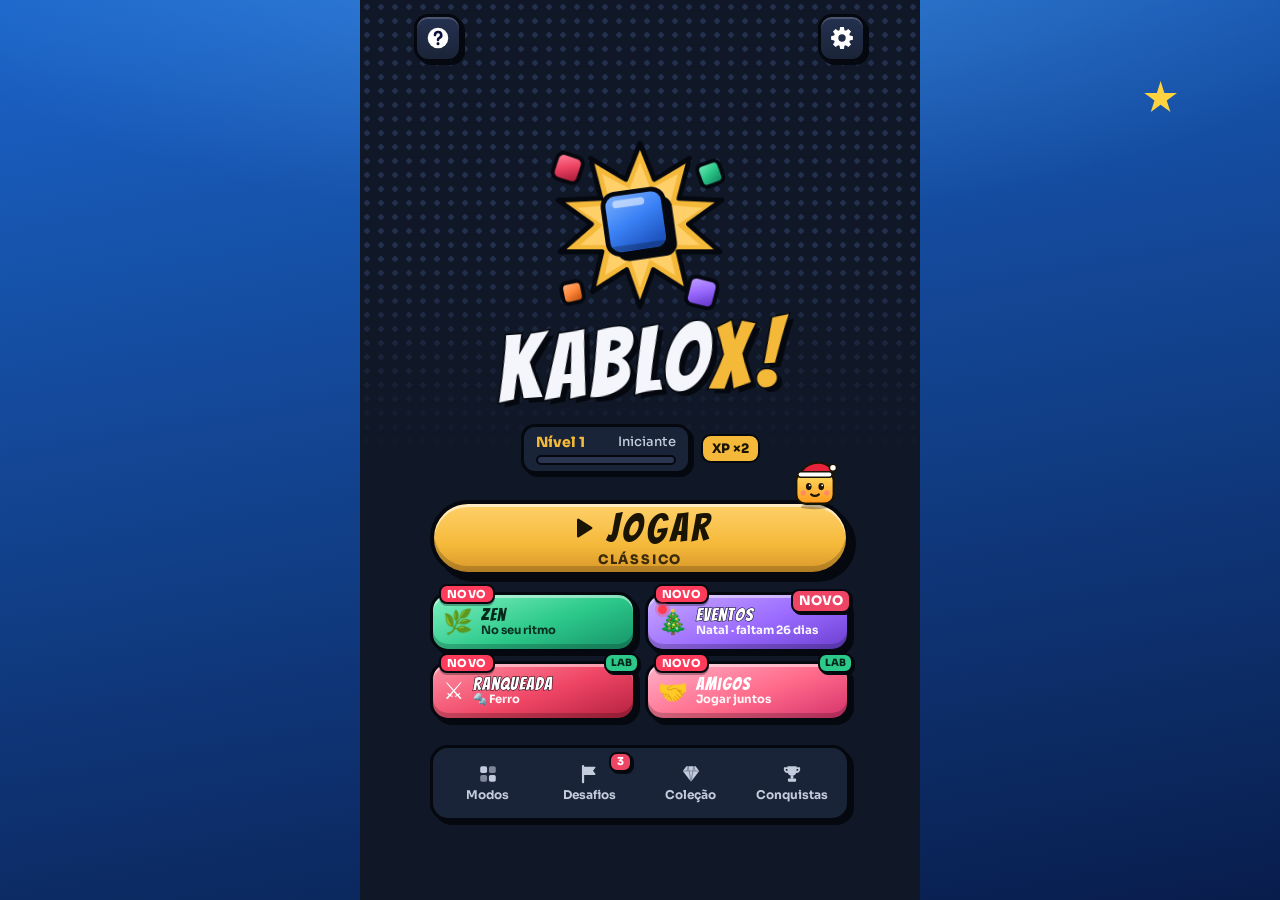
==== commit 962d4107: "Teste 1.31.1" ====
--- a/teste-ade876/index.html
+++ b/teste-ade876/index.html
@@ -271,7 +271,7 @@
       <h3 class="set-sec" data-i18n>🔊 Som</h3>
       <label class="row"><span data-i18n>Efeitos sonoros</span><input type="checkbox" class="switch" id="set-sound" autocomplete="off"></label>
       <label class="vol" for="set-sfx-vol"><span data-i18n>Volume dos efeitos</span><input type="range" id="set-sfx-vol" min="0" max="100" step="5" autocomplete="off"><output id="out-sfx-vol"></output></label>
-      <label class="row" id="row-tts" hidden><span><span data-i18n>Voz do apresentador</span><small data-i18n>O celular fala "Incrível!", "Épico!"</small></span><input type="checkbox" class="switch" id="set-tts" autocomplete="off"></label>
+      <label class="row" id="row-tts" hidden><span><span data-i18n>Voz do apresentador</span><small data-i18n>O locutor grita "Incrível!", "Épico!"</small></span><input type="checkbox" class="switch" id="set-tts" autocomplete="off"></label>
       <label class="row"><span data-i18n>Música</span><input type="checkbox" class="switch" id="set-music" autocomplete="off"></label>
       <label class="vol" for="set-music-vol"><span data-i18n>Volume da música</span><input type="range" id="set-music-vol" min="0" max="100" step="5" autocomplete="off"><output id="out-music-vol"></output></label>
       <h3 class="set-sec" id="sec-vibrate" data-i18n>📳 Vibração</h3>
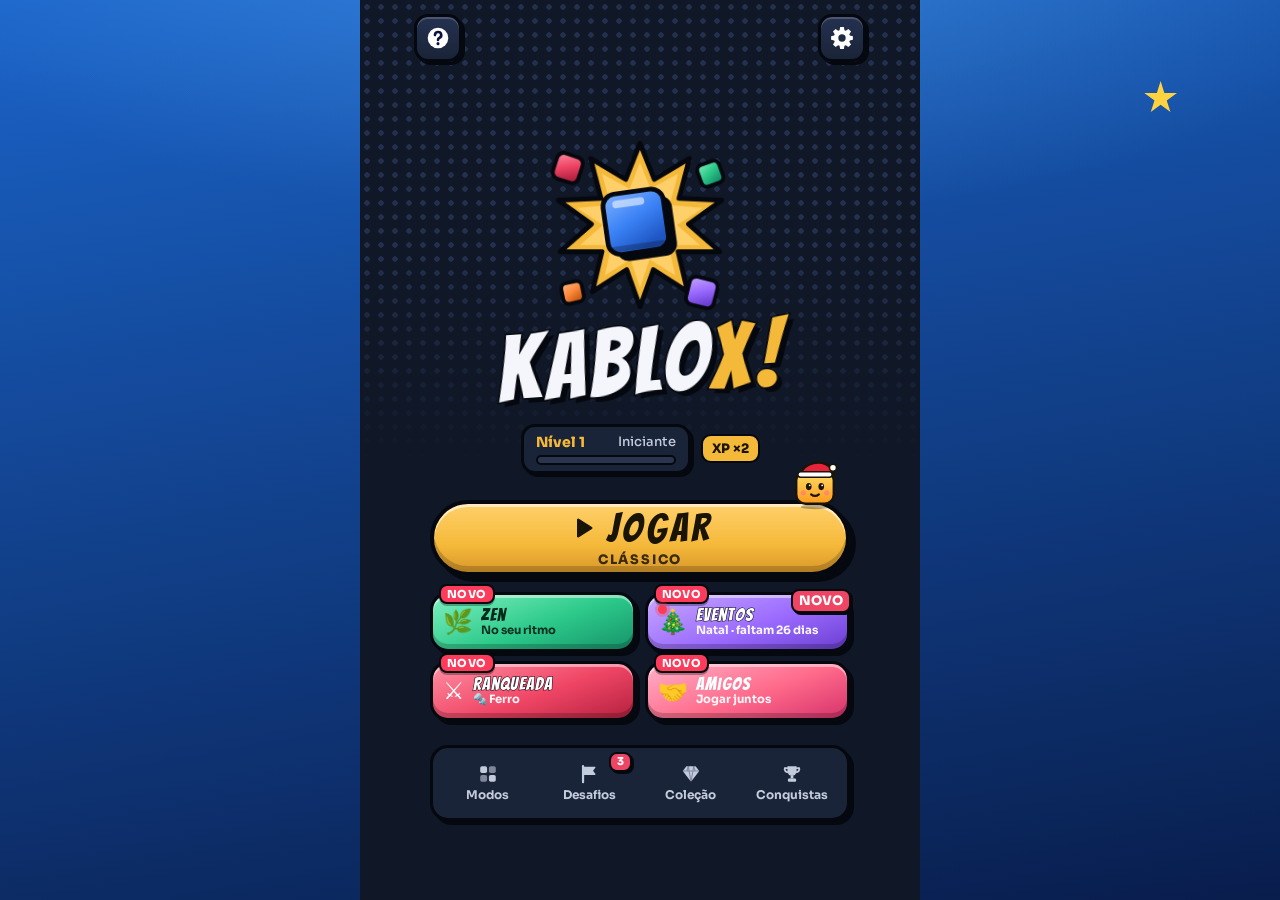
==== commit 374878e4: "Kablox 1.31.1" ====
--- a/teste-ade876/index.html
+++ b/teste-ade876/index.html
@@ -140,8 +140,8 @@
         <div class="mode-cards"><!-- v1.26 (dono): três modos — Clássico (botão grande), Zen e Eventos -->
           <button class="mode-card-btn zen" id="btn-zen"><span class="mc-ico" aria-hidden="true">🌿</span><span class="mc-txt"><strong data-i18n>Zen</strong><small id="zen-sub" data-i18n>No seu ritmo</small></span></button>
           <button class="mode-card-btn events" id="btn-events" data-go="events"><span class="mc-ico" id="events-ico" aria-hidden="true">🎉</span><span class="mc-txt"><strong data-i18n>Eventos</strong><small id="events-sub"></small></span><em class="tile-badge" id="badge-events" hidden data-i18n>NOVO</em></button>
-          <button class="mode-card-btn ranked" id="btn-ranked" hidden><span class="mc-ico" aria-hidden="true">⚔️</span><span class="mc-txt"><strong data-i18n>Ranqueada</strong><small id="ranked-sub" data-i18n>Duelo</small></span><em class="tile-badge lab-badge" data-i18n>LAB</em></button>
-          <button class="mode-card-btn friends" id="btn-friends" hidden><span class="mc-ico" aria-hidden="true">🤝</span><span class="mc-txt"><strong data-i18n>Amigos</strong><small data-i18n>Jogar juntos</small></span><em class="tile-badge lab-badge" data-i18n>LAB</em></button>
+          <button class="mode-card-btn ranked" id="btn-ranked" hidden><span class="mc-ico" aria-hidden="true">⚔️</span><span class="mc-txt"><strong data-i18n>Ranqueada</strong><small id="ranked-sub" data-i18n>Duelo</small></span></button>
+          <button class="mode-card-btn friends" id="btn-friends" hidden><span class="mc-ico" aria-hidden="true">🤝</span><span class="mc-txt"><strong data-i18n>Amigos</strong><small data-i18n>Jogar juntos</small></span></button>
         </div>
         <nav class="home-grid" aria-label="Menu principal" data-i18n-aria>
           <button class="bk bk-blue tile" data-go="modes"><svg aria-hidden="true"><use href="#i-grid"/></svg><span data-i18n>Modos</span></button>
@@ -351,7 +351,7 @@
         </div>
       </div>
       <button class="btn primary" data-action="close-settings" data-i18n>Fechar</button>
-      <p class="version">Kablox <span id="version"></span> · <span data-i18n>seus dados ficam só neste aparelho</span></p>
+      <p class="version">Kablox <span id="version"></span> · <span data-i18n>seus dados ficam só neste aparelho</span><br><span data-i18n>Voz do locutor: ElevenLabs (elevenlabs.io)</span></p>
     </div>
   </div>
 
--- a/teste-ade876/css/style.css
+++ b/teste-ade876/css/style.css
@@ -1702,3 +1702,13 @@
 .mode-card-btn.friends { background: linear-gradient(160deg, #FFB0C8, #FF6A8A 55%, #D6336C); color: #fff; }
 
 .mode-cards.four .new-badge { left: 6px; right: auto; top: -11px; height: 20px; min-width: 0; padding: 0 6px; font-size: 11px; line-height: 16px; } /* v1.31: o NOVO não cobre o nome no 2×2 */
+
+/* v1.31: bloco lendário na Ranqueada (só os blocos do jogador) */
+.duel-skin h3 { margin-bottom: 8px; }
+.duel-skin-row { display: flex; flex-wrap: wrap; gap: 8px; }
+.duel-skin-b { position: relative; padding: 4px; border-radius: 12px; background: var(--navy); border: 2px solid var(--ol); cursor: pointer; line-height: 0; }
+.duel-skin-b.on { border-color: #ffd23f; box-shadow: 0 0 0 2px rgba(255, 210, 63, .35); }
+.duel-skin-b.locked { cursor: default; }
+.duel-skin-b.locked canvas { filter: grayscale(1) brightness(.45); }
+.duel-skin-lock { position: absolute; inset: 0; display: grid; place-items: center; font-size: 16px; line-height: 1; }
+.duel-skin-hint { margin: 8px 0 0; font-size: 12.5px; opacity: .75; }
